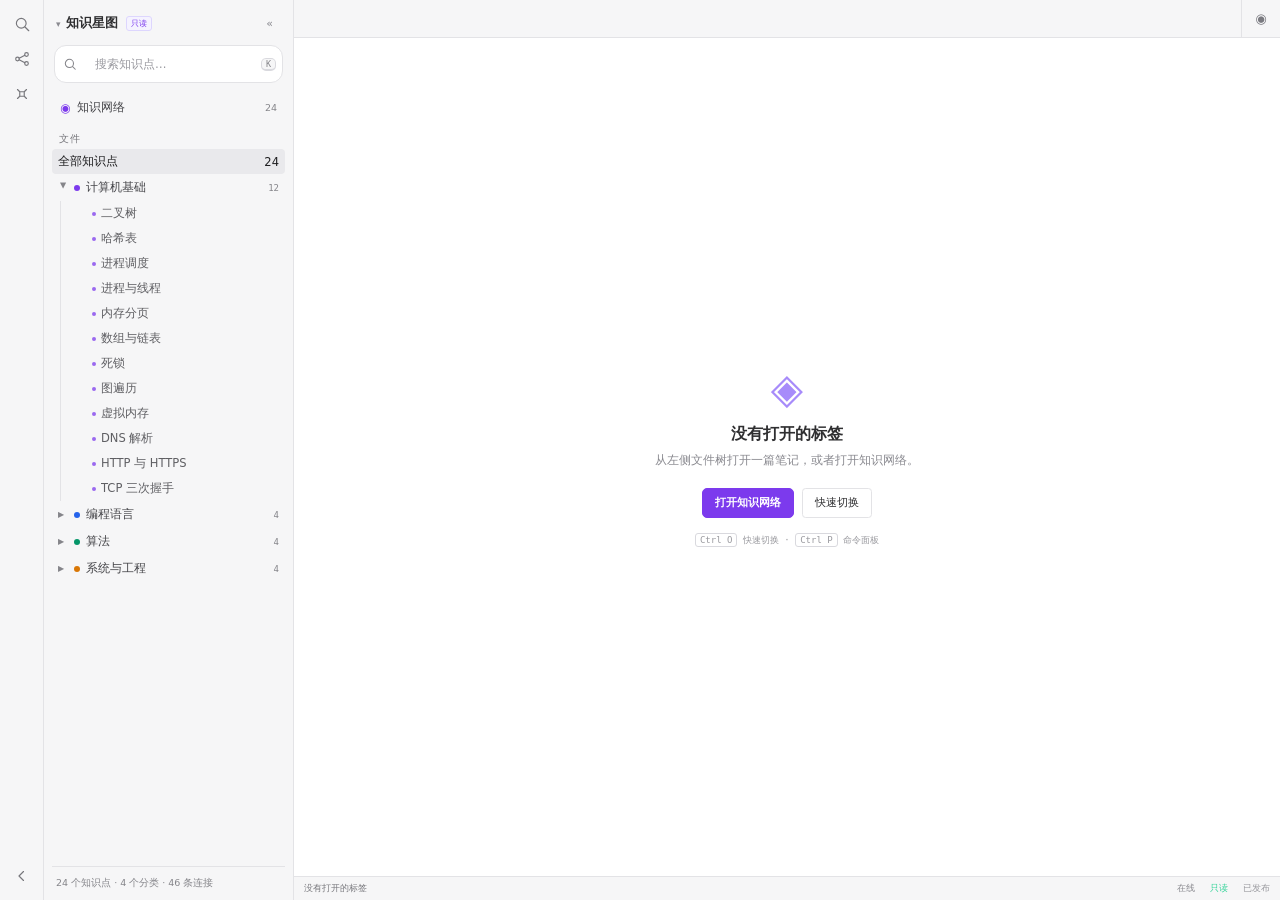
==== prototype/index.html @ edbeebe2 "feat: knowledge nebula v1.0" ====
<!DOCTYPE html>
<html lang="zh-CN" data-design="8">
<head>
  <meta charset="UTF-8" />
  <meta name="viewport" content="width=device-width, initial-scale=1.0" />
  <meta name="color-scheme" content="light" />
  <meta name="theme-color" content="#ffffff" />
  <meta name="application-name" content="知识星图" />
  <meta name="mobile-web-app-capable" content="yes" />
  <meta name="apple-mobile-web-app-capable" content="yes" />
  <meta name="apple-mobile-web-app-status-bar-style" content="default" />
  <meta name="apple-mobile-web-app-title" content="知识星图" />
  <link rel="manifest" href="manifest.webmanifest" />
  <link rel="apple-touch-icon" href="icons/apple-touch-icon.png" />
  <link rel="icon" href="data:image/svg+xml,%3Csvg xmlns='http://www.w3.org/2000/svg' viewBox='0 0 16 16'%3E%3Ccircle cx='8' cy='8' r='7' fill='%237c3aed'/%3E%3C/svg%3E" />
  <title>知识星图 · 交互原型 v1.0（本地编辑 + 只读发布）</title>
  <link rel="stylesheet" href="styles.css?v=17" />
  <link rel="stylesheet" href="designs/designs.css?v=17" />
  <link rel="stylesheet" href="obsidian.css?v=17" />
</head>
<body>
  <div id="app">
    <aside id="ribbon" aria-label="功能区">
      <button id="ribbon-new" class="ribbon-btn" title="新建笔记" aria-label="新建笔记">
        <svg viewBox="0 0 24 24" aria-hidden="true"><path d="M12 5v14M5 12h14"></path></svg>
      </button>
      <button id="ribbon-search" class="ribbon-btn" title="搜索" aria-label="搜索">
        <svg viewBox="0 0 24 24" aria-hidden="true"><circle cx="11" cy="11" r="6.5"></circle><path d="M16 16l5 5"></path></svg>
      </button>
      <button id="ribbon-graph" class="ribbon-btn" title="知识网络" aria-label="知识网络">
        <svg viewBox="0 0 24 24" aria-hidden="true"><circle cx="6" cy="12" r="2.4"></circle><circle cx="18" cy="6" r="2.4"></circle><circle cx="18" cy="18" r="2.4"></circle><path d="M8.2 11L15.8 7M8.2 13l7.6 4"></path></svg>
      </button>
      <button id="ribbon-palette" class="ribbon-btn" title="命令面板 (Ctrl+P)" aria-label="命令面板">
        <svg viewBox="0 0 24 24" aria-hidden="true"><path d="M9 9h6v6H9zM9 9L6 6M15 9l3-3M9 15l-3 3M15 15l3 3"></path></svg>
      </button>
      <div class="ribbon-spacer"></div>
      <button id="ribbon-install" class="ribbon-btn hidden" title="安装到桌面 / 主屏幕" aria-label="安装到桌面">
        <svg viewBox="0 0 24 24" aria-hidden="true"><path d="M12 3v11M8 10l4 4 4-4M5 21h14"></path></svg>
      </button>
      <button id="ribbon-backup" class="ribbon-btn" title="导出备份" aria-label="导出备份">
        <svg viewBox="0 0 24 24" aria-hidden="true"><path d="M12 3v6M8 6l4-4 4 4M12 21v-6M8 18l4 4 4-4M3 12h6M6 8l-4 4 4 4M21 12h-6M18 8l4 4-4 4"></path></svg>
      </button>
      <button id="ribbon-settings" class="ribbon-btn" title="收起分类栏" aria-label="收起分类栏">
        <svg viewBox="0 0 24 24" aria-hidden="true"><path d="M14 6l-6 6 6 6"></path></svg>
      </button>
    </aside>

    <aside id="sidebar" aria-label="文件">
      <div class="vault-head">
        <div class="vault-title">
          <span class="vault-chevron">▾</span>
          <span>知识星图</span>
        </div>
        <div class="vault-actions">
          <button id="vault-new" class="icon-btn" title="新建笔记" aria-label="新建笔记">＋</button>
          <button id="sidebar-collapse" class="icon-btn desktop-only" title="收起分类栏" aria-label="收起分类栏" aria-expanded="true">«</button>
          <button id="sidebar-close" class="icon-btn mobile-only" aria-label="关闭分类栏">✕</button>
        </div>
      </div>

      <div class="sidebar-search">
        <svg class="search-icon" viewBox="0 0 24 24" aria-hidden="true">
          <circle cx="11" cy="11" r="7"></circle>
          <line x1="16.5" y1="16.5" x2="21" y2="21"></line>
        </svg>
        <input id="search-input" type="search" placeholder="搜索知识点…" autocomplete="off" aria-label="搜索" />
        <kbd>K</kbd>
      </div>

      <button id="sidebar-graph" class="sidebar-graph" type="button" title="打开知识网络">
        <span class="sidebar-graph-icon">◉</span>
        <span class="sidebar-graph-label">知识网络</span>
        <span id="sidebar-graph-count" class="sidebar-graph-count"></span>
      </button>

      <div class="explorer-head">
        <span>文件</span>
      </div>

      <div id="tree-section" class="tree-section">
        <div id="category-tree" class="category-tree"></div>
      </div>

      <div id="search-results" class="search-results hidden">
        <div class="section-label">搜索结果</div>
        <div id="search-result-list" class="result-list"></div>
      </div>

      <div class="sidebar-foot">
        <div id="stats" class="stats"></div>
        <div class="sidebar-actions">
          <button id="btn-add" class="btn primary side-add" title="新建知识点 (N)" aria-label="新建知识点">
            <span class="plus">+</span>新建
          </button>
          <button id="btn-more" class="icon-btn side-more" title="数据与备份" aria-label="数据与备份" aria-haspopup="menu" aria-expanded="false">⋯</button>
          <div id="more-menu" class="more-menu hidden" role="menu">
            <button id="btn-export" class="more-item" role="menuitem">导出备份 JSON</button>
            <button id="btn-import" class="more-item" role="menuitem">导入备份 JSON</button>
            <div class="more-sep"></div>
            <button id="btn-export-md" class="more-item" role="menuitem">导出 Obsidian Vault（.zip）</button>
            <button id="btn-import-md" class="more-item" role="menuitem">导入 Markdown 笔记</button>
            <button id="btn-publish" class="more-item" role="menuitem">导出发布快照</button>
            <div class="more-sep"></div>
            <button id="btn-reset" class="more-item danger-text" role="menuitem">恢复示例数据</button>
          </div>
          <input id="import-file" type="file" accept=".json,application/json" hidden />
          <input id="import-md" type="file" accept=".md,.markdown,text/markdown" multiple hidden />
        </div>
      </div>
    </aside>

    <main id="workspace">
      <header id="workspace-tabs">
        <div id="editor-tabs" class="editor-tabs" role="tablist" aria-label="打开的标签"></div>
        <div class="tab-actions">
          <button id="tab-new" class="icon-btn" title="新建笔记" aria-label="新建笔记">＋</button>
          <button id="tab-graph" class="icon-btn" title="打开知识网络" aria-label="打开知识网络">◉</button>
        </div>
      </header>

      <section id="stage">
      <button id="sidebar-expand" class="icon-btn sidebar-expand" title="展开分类栏" aria-label="展开分类栏">»</button>
      <button id="sidebar-toggle" class="icon-btn sidebar-toggle mobile-only" aria-label="打开知识点分类">☰</button>

      <div id="empty-workspace" class="empty-workspace hidden">
        <div class="empty-mark">◈</div>
        <div class="empty-title">没有打开的标签</div>
        <p class="empty-desc">从左侧文件树打开一篇笔记，或者打开知识网络。</p>
        <div class="empty-actions">
          <button id="empty-new" class="btn">新建笔记</button>
          <button id="empty-graph" class="btn primary">打开知识网络</button>
          <button id="empty-switch" class="btn ghost">快速切换</button>
          <button id="empty-install" class="btn ghost hidden">安装到桌面</button>
        </div>
        <div class="empty-hint"><kbd>Ctrl O</kbd> 快速切换 · <kbd>Ctrl P</kbd> 命令面板</div>
      </div>

      <section id="graph-wrap" aria-label="3D 知识星图">
        <div id="graph"></div>
        <div id="labels-layer" aria-hidden="true"></div>
        <canvas id="graph-fallback" aria-label="知识网络 2D 兼容视图"></canvas>
        <div id="graph-fallback-tag" class="graph-fallback-tag">2D 兼容视图</div>
        <div class="vignette" aria-hidden="true"></div>

        <div class="graph-tools">
          <button id="btn-rotate" class="icon-btn active" title="暂停自动旋转" aria-label="暂停自动旋转">⟳</button>
          <button id="btn-fit" class="icon-btn" title="适配视图" aria-label="适配视图">⤢</button>
          <button id="btn-collapse-graph" class="icon-btn" title="收起图谱标签" aria-label="收起图谱标签">—</button>
        </div>

        <div id="graph-hint" class="graph-hint">
          <span class="hint-dot"></span>拖拽旋转 · 滚轮缩放 · 点击节点打开知识点
        </div>
      </section>

      <section id="data-grid" aria-label="其他数据">
        <article class="data-card card-recent">
          <div class="card-head">
            <span class="card-label">最近更新</span>
            <span class="card-sub" id="recent-count"></span>
          </div>
          <div id="recent-list" class="recent-list"></div>
        </article>

        <article class="data-card card-overview">
          <div class="card-head">
            <span class="card-label">数据概览</span>
            <span class="card-sub">实时</span>
          </div>
          <div id="overview-grid" class="overview-grid"></div>
        </article>
      </section>

      <div id="workspace-hint" aria-hidden="true">
        <div class="workspace-kicker">WORKSPACE</div>
        <div class="workspace-title">选择一个知识点</div>
        <p class="workspace-desc">点击左侧分类下的文件，或星图上的节点；内容会在这里打开并直接编辑。</p>
        <div class="workspace-meta"><kbd>N</kbd> 新建知识点 · <kbd>K</kbd> 搜索 · <kbd>Ctrl P</kbd> 命令面板 · <kbd>Ctrl O</kbd> 快速切换</div>
      </div>

      <aside id="detail-panel" aria-label="知识点页面">
        <div class="panel-head">
          <button id="panel-close" class="back-btn" title="返回星图 (Esc)">← 星图</button>
          <div class="panel-head-left">
            <span id="panel-category-chip" class="chip">—</span>
            <span id="panel-updated" class="panel-updated"></span>
          </div>
          <button id="panel-source" class="icon-btn source-btn" title="Markdown 源码 (Ctrl+Shift+M)" aria-label="Markdown 源码">M↓</button>
          <button id="panel-reading" class="icon-btn reading-btn" title="切换阅读视图 (Ctrl+E)" aria-label="切换阅读视图">▤</button>
        </div>

        <div class="note-content">
        <div class="note-body">
          <input id="kp-title" class="kp-title-input" type="text" placeholder="知识点标题" maxlength="100" aria-label="知识点标题" />

          <div class="meta-row">
            <label class="meta-field">
              <span>分类</span>
              <select id="kp-category-select" aria-label="所属分类"></select>
            </label>
            <label class="meta-field tags-field">
              <span>标签</span>
              <input id="kp-tags" type="text" placeholder="用逗号分隔，例如：进程, 并发" aria-label="标签" />
            </label>
          </div>

          <div class="toolbar" role="toolbar" aria-label="格式工具栏">
            <button type="button" data-cmd="bold" title="加粗"><b>B</b></button>
            <button type="button" data-cmd="italic" title="斜体"><i>I</i></button>
            <button type="button" data-cmd="strikeThrough" title="删除线"><s>S</s></button>
            <span class="toolbar-divider"></span>
            <button type="button" data-block="h2" title="二级标题">H2</button>
            <button type="button" data-block="h3" title="三级标题">H3</button>
            <span class="toolbar-divider"></span>
            <button type="button" data-cmd="insertUnorderedList" title="无序列表">•</button>
            <button type="button" data-cmd="insertOrderedList" title="有序列表">1.</button>
            <button type="button" data-block="blockquote" title="引用">❝</button>
            <button type="button" data-block="pre" title="代码块">&lt;/&gt;</button>
            <span class="toolbar-divider"></span>
            <button type="button" id="btn-wikilink" title="插入双向链接 [[知识点]]">[[ ]]</button>
            <button type="button" id="btn-link" title="插入普通链接">🔗</button>
            <button type="button" id="btn-image" title="插入图片">🖼</button>
            <button type="button" id="btn-table" title="插入表格">⊞</button>
            <button type="button" id="btn-formula" title="插入公式块">∑</button>
            <button type="button" id="btn-mermaid" title="插入 Mermaid 图">◇</button>
            <span class="toolbar-divider"></span>
            <button type="button" data-cmd="removeFormat" title="清除格式">⌫</button>
          </div>

          <div id="editor" class="editor" contenteditable="true" spellcheck="false" role="textbox" aria-multiline="true" aria-label="知识点正文">
            <p class="editor-placeholder">在这里直接编辑…</p>
          </div>

          <div id="markdown-source-wrap" class="markdown-source-wrap" aria-hidden="true">
            <div class="markdown-source-head">
              <span class="markdown-source-kicker">MARKDOWN</span>
              <span class="markdown-source-hint">源码 · 实时预览</span>
            </div>
            <div class="markdown-source-grid">
              <textarea id="markdown-source" class="markdown-source-input" spellcheck="false" aria-label="Markdown 源码"></textarea>
              <div id="markdown-preview" class="editor markdown-preview" aria-label="Markdown 预览"></div>
            </div>
          </div>
        </div>

        <aside id="note-inspector" class="note-inspector" aria-label="笔记信息">
          <section class="inspector-section">
            <div class="inspector-head"><span>大纲</span><span id="outline-count" class="inspector-count">0</span></div>
            <div id="note-outline" class="inspector-list"></div>
          </section>
          <section class="inspector-section">
            <div class="inspector-head"><span>反向链接</span><span id="backlink-count" class="inspector-count">0</span></div>
            <div id="note-backlinks" class="inspector-list"></div>
          </section>
          <section class="inspector-section">
            <div class="inspector-head"><span>出链</span><span id="outlink-count" class="inspector-count">0</span></div>
            <div id="note-outlinks" class="inspector-list"></div>
          </section>
        </aside>
        </div>

        <div class="panel-foot">
          <span id="save-status" class="save-status">—</span>
          <div class="panel-actions">
            <button id="btn-history" class="btn tiny" title="查看版本历史">历史 <span id="history-count" class="history-count">0</span></button>
            <button id="btn-delete" class="btn tiny danger" title="删除知识点">删除</button>
          </div>
        </div>
      </aside>
      </section>

      <footer id="workspace-status">
        <span id="status-file">知识网络</span>
        <span id="status-backlinks"></span>
        <span id="status-words"></span>
        <span class="status-spacer"></span>
        <span id="status-network">在线</span>
        <span id="status-save">已保存</span>
        <span id="status-vault">知识星图</span>
      </footer>
    </main>
  </div>

  <div id="mobile-overlay" class="mobile-overlay hidden"></div>
  <div id="toast" class="toast" role="status" aria-live="polite"></div>

  <div id="history-modal" class="modal hidden" role="dialog" aria-modal="true" aria-labelledby="history-title">
    <div class="modal-backdrop" data-close-history></div>
    <div class="modal-card history-modal-card">
      <div class="modal-head">
        <div>
          <div class="history-eyebrow">VERSIONS</div>
          <h2 id="history-title">版本历史</h2>
        </div>
        <button id="history-close" class="icon-btn" aria-label="关闭版本历史">✕</button>
      </div>
      <div id="history-list" class="history-list"></div>
      <div class="history-foot">
        <span>停止输入后自动保存，并在每次保存时记录版本；最多保留 40 个。</span>
        <span class="history-local">仅存当前浏览器</span>
      </div>
    </div>
  </div>

  <div id="command-palette" class="palette hidden" role="dialog" aria-modal="true" aria-labelledby="palette-title">
    <div class="palette-backdrop" data-close-palette></div>
    <div class="palette-card">
      <div class="palette-input-row">
        <span id="palette-title" class="palette-mode">命令</span>
        <input id="palette-input" type="text" autocomplete="off" spellcheck="false" placeholder="输入命令或搜索知识点…" aria-label="命令面板输入" />
      </div>
      <div id="palette-list" class="palette-list" role="listbox"></div>
      <div class="palette-foot">
        <span><kbd>↑</kbd><kbd>↓</kbd> 选择</span>
        <span><kbd>↵</kbd> 执行</span>
        <span><kbd>esc</kbd> 关闭</span>
        <span class="palette-hint"><kbd>Ctrl</kbd>+<kbd>P</kbd> 命令 · <kbd>Ctrl</kbd>+<kbd>O</kbd> 快速切换</span>
      </div>
    </div>
  </div>

  <script src="vendor/3d-force-graph.min.js?v=17"></script>
  <script src="vendor/jszip.min.js?v=17"></script>
  <script src="data.js?v=17"></script>
  <script src="published-vault.js?v=17"></script>
  <script src="markdown.js?v=17"></script>
  <script src="app.js?v=17"></script>
  <script>
    if ('serviceWorker' in navigator && /^https?:$/.test(location.protocol)) {
      window.addEventListener('load', function () {
        navigator.serviceWorker.register('./service-worker.js', { scope: './' }).catch(function () {
          /* file://、隐私模式或本地静态服务可能不支持 SW */
        });
      });
    }
  </script>
</body>
</html>
---- prototype/styles.css ----
/* 知识星图 · 交互原型 v0.1 */
:root {
  --bg: #05070f;
  --bg-soft: #0a0f1d;
  --panel: rgba(10, 16, 30, 0.82);
  --panel-solid: #0b1222;
  --line: rgba(148, 163, 184, 0.14);
  --line-strong: rgba(148, 163, 184, 0.26);
  --text: #e7ecf7;
  --muted: #8b98b8;
  --faint: #5b6785;
  --cyan: #22d3ee;
  --amber: #f59e0b;
  --emerald: #34d399;
  --pink: #f472b6;
  --violet: #a78bfa;
  --primary: #7dd3fc;
  --primary-strong: #38bdf8;
  --danger: #fb7185;
  --shadow: 0 24px 80px rgba(0, 0, 0, 0.55);
  --radius: 18px;
  --font: "Inter", "Noto Sans SC", "PingFang SC", "Microsoft YaHei", system-ui, -apple-system, sans-serif;
  --mono: "JetBrains Mono", "Cascadia Code", "SFMono-Regular", Consolas, monospace;
  --topbar-h: 64px;
}

* { box-sizing: border-box; }

html, body {
  margin: 0;
  height: 100%;
  overflow: hidden;
  background: var(--bg);
  color: var(--text);
  font-family: var(--font);
  font-size: 14px;
  -webkit-font-smoothing: antialiased;
}

button, input, select, textarea { font: inherit; color: inherit; }
button { cursor: pointer; }
a { color: var(--primary); }

::-webkit-scrollbar { width: 8px; height: 8px; }
::-webkit-scrollbar-track { background: transparent; }
::-webkit-scrollbar-thumb { background: rgba(148, 163, 184, 0.22); border-radius: 999px; }
::-webkit-scrollbar-thumb:hover { background: rgba(148, 163, 184, 0.35); }

.hidden { display: none !important; }

#app {
  position: fixed;
  inset: 0;
  overflow: hidden;
}

/* ---------- top bar ---------- */
#topbar {
  position: absolute;
  inset: 0 0 auto 0;
  height: var(--topbar-h);
  display: flex;
  align-items: center;
  gap: 18px;
  padding: 0 18px;
  z-index: 40;
  background: linear-gradient(180deg, rgba(5, 8, 16, 0.94), rgba(5, 8, 16, 0.62));
  border-bottom: 1px solid var(--line);
  backdrop-filter: blur(18px);
}

.brand {
  display: flex;
  align-items: center;
  gap: 10px;
  min-width: 180px;
  user-select: none;
}

.brand-orb {
  width: 26px;
  height: 26px;
  border-radius: 50%;
  background:
    radial-gradient(circle at 32% 28%, #e0f2fe 0 8%, transparent 34%),
    radial-gradient(circle at 65% 70%, #22d3ee 0 18%, transparent 55%),
    radial-gradient(circle at 35% 65%, #a78bfa 0 20%, transparent 62%),
    #0b1222;
  box-shadow: 0 0 18px rgba(56, 189, 248, 0.55), inset 0 0 12px rgba(34, 211, 238, 0.4);
  animation: orb-pulse 4s ease-in-out infinite;
}

@keyframes orb-pulse {
  0%, 100% { box-shadow: 0 0 14px rgba(56, 189, 248, 0.42), inset 0 0 10px rgba(34, 211, 238, 0.32); }
  50% { box-shadow: 0 0 24px rgba(56, 189, 248, 0.72), inset 0 0 14px rgba(34, 211, 238, 0.5); }
}

.brand-name { font-size: 16px; font-weight: 700; letter-spacing: 0.02em; }
.brand-badge {
  font-size: 10px;
  color: var(--faint);
  border: 1px solid var(--line);
  border-radius: 999px;
  padding: 2px 7px;
  letter-spacing: 0.04em;
}

.search-wrap {
  position: relative;
  flex: 1;
  min-width: 0;
  max-width: 560px;
  margin: 0 auto;
  display: flex;
  align-items: center;
}
.search-icon {
  position: absolute;
  left: 13px;
  width: 17px;
  height: 17px;
  fill: none;
  stroke: var(--muted);
  stroke-width: 1.8;
  stroke-linecap: round;
  pointer-events: none;
}
#search-input {
  width: 100%;
  height: 38px;
  padding: 0 52px 0 40px;
  border-radius: 12px;
  border: 1px solid var(--line);
  background: rgba(10, 16, 30, 0.72);
  outline: none;
  transition: border-color 0.2s, box-shadow 0.2s, background 0.2s;
}
#search-input::placeholder { color: var(--faint); }
#search-input:focus {
  border-color: rgba(56, 189, 248, 0.55);
  background: rgba(10, 16, 30, 0.92);
  box-shadow: 0 0 0 4px rgba(56, 189, 248, 0.1);
}
.search-wrap kbd {
  position: absolute;
  right: 12px;
  font-family: var(--mono);
  font-size: 10px;
  color: var(--faint);
  border: 1px solid var(--line);
  border-bottom-width: 2px;
  border-radius: 6px;
  padding: 2px 6px;
  pointer-events: none;
}

.topbar-actions { display: flex; align-items: center; gap: 8px; }

.btn {
  display: inline-flex;
  align-items: center;
  justify-content: center;
  gap: 7px;
  height: 36px;
  padding: 0 14px;
  border-radius: 10px;
  border: 1px solid transparent;
  background: transparent;
  color: var(--text);
  font-size: 13px;
  font-weight: 550;
  transition: transform 0.15s, background 0.2s, border-color 0.2s, box-shadow 0.2s;
  white-space: nowrap;
}
.btn:hover { transform: translateY(-1px); }
.btn:active { transform: translateY(0); }
.btn.primary {
  background: linear-gradient(135deg, #38bdf8, #818cf8);
  color: #05070f;
  font-weight: 700;
  box-shadow: 0 6px 24px rgba(56, 189, 248, 0.3);
}
.btn.primary:hover { box-shadow: 0 8px 30px rgba(56, 189, 248, 0.45); }
.btn.ghost {
  border-color: var(--line);
  background: rgba(12, 20, 38, 0.6);
  color: var(--text);
}
.btn.ghost:hover { border-color: var(--line-strong); background: rgba(18, 28, 50, 0.8); }
.btn.tiny { height: 28px; padding: 0 9px; font-size: 12px; border-color: var(--line); background: rgba(12, 20, 38, 0.6); }
.btn.tiny:hover { border-color: var(--line-strong); }
.btn.tiny.danger { color: var(--danger); }
.btn.danger:hover { border-color: rgba(251, 113, 133, 0.5); background: rgba(251, 113, 133, 0.08); }
.btn .plus { font-size: 17px; line-height: 1; }
.btn-dot { width: 7px; height: 7px; border-radius: 50%; }
.review-dot { background: var(--pink); box-shadow: 0 0 10px var(--pink); }

.icon-btn {
  width: 34px;
  height: 34px;
  display: inline-flex;
  align-items: center;
  justify-content: center;
  border-radius: 9px;
  border: 1px solid transparent;
  background: transparent;
  color: var(--muted);
  font-size: 15px;
  transition: background 0.2s, color 0.2s, border-color 0.2s;
}
.icon-btn:hover { color: var(--text); background: rgba(148, 163, 184, 0.1); border-color: var(--line); }

/* ---------- stage / graph ---------- */
#stage {
  position: absolute;
  inset: var(--topbar-h) 0 0 0;
  overflow: hidden;
}

#graph-wrap {
  position: absolute;
  inset: 0;
  z-index: 1;
  background:
    radial-gradient(ellipse at 50% 42%, rgba(22, 48, 92, 0.28), transparent 62%),
    radial-gradient(ellipse at 82% 84%, rgba(88, 28, 74, 0.16), transparent 55%),
    var(--bg);
}
#graph { position: absolute; inset: 0; }
#graph canvas { display: block; }
.graph-error {
  position: absolute;
  inset: 0;
  display: flex;
  align-items: center;
  justify-content: center;
  color: var(--danger);
  font-size: 13px;
  padding: 24px;
  text-align: center;
}

#labels-layer {
  position: absolute;
  inset: 0;
  overflow: hidden;
  pointer-events: none;
  z-index: 3;
}
.node-label {
  position: absolute;
  left: 0;
  top: 0;
  max-width: 150px;
  overflow: hidden;
  text-overflow: ellipsis;
  white-space: nowrap;
  padding: 2px 7px;
  border-radius: 6px;
  font-size: 11px;
  font-weight: 550;
  line-height: 1.35;
  color: rgba(226, 236, 255, 0.82);
  background: rgba(5, 9, 18, 0.55);
  border: 1px solid rgba(148, 163, 184, 0.12);
  backdrop-filter: blur(4px);
  transform: translate(-50%, -50%);
  transition: opacity 0.25s, color 0.2s, border-color 0.2s, background 0.2s;
  opacity: 0;
  will-change: transform, opacity;
}
.node-label.visible { opacity: 0.82; }
.node-label.is-hover { opacity: 1; color: #fff; border-color: rgba(148, 163, 184, 0.4); }
.node-label.is-selected {
  opacity: 1;
  color: #05070f;
  background: linear-gradient(135deg, #e0f2fe, #bae6fd);
  border-color: transparent;
  font-weight: 700;
  box-shadow: 0 4px 18px rgba(56, 189, 248, 0.35);
}
.node-label.is-match { opacity: 1; color: #fefce8; border-color: rgba(250, 204, 21, 0.5); }
.node-label.is-dim { opacity: 0.18; }

.vignette {
  position: absolute;
  inset: 0;
  z-index: 2;
  pointer-events: none;
  background:
    radial-gradient(ellipse at center, transparent 46%, rgba(5, 7, 15, 0.55) 100%),
    linear-gradient(180deg, rgba(5, 7, 15, 0.25), transparent 16%, transparent 82%, rgba(5, 7, 15, 0.6));
}

.graph-hint {
  position: absolute;
  left: 50%;
  bottom: 22px;
  transform: translateX(-50%);
  z-index: 12;
  display: flex;
  align-items: center;
  gap: 8px;
  padding: 8px 14px;
  border-radius: 999px;
  border: 1px solid var(--line);
  background: rgba(8, 13, 26, 0.72);
  color: var(--muted);
  font-size: 12px;
  backdrop-filter: blur(12px);
  transition: opacity 0.6s;
  pointer-events: none;
}
.graph-hint.faded { opacity: 0; }
.hint-dot { width: 6px; height: 6px; border-radius: 50%; background: var(--cyan); box-shadow: 0 0 10px var(--cyan); }

.fab-stack {
  position: absolute;
  right: 18px;
  bottom: 78px;
  z-index: 16;
  display: none;
  flex-direction: column;
  gap: 10px;
  align-items: flex-end;
}
.fab {
  width: 52px;
  height: 52px;
  border-radius: 50%;
  border: 1px solid rgba(226, 236, 255, 0.28);
  background: linear-gradient(135deg, #38bdf8, #818cf8);
  color: #05070f;
  font-size: 26px;
  font-weight: 600;
  line-height: 1;
  display: flex;
  align-items: center;
  justify-content: center;
  box-shadow: 0 10px 30px rgba(56, 189, 248, 0.35);
}
.fab-secondary {
  width: 44px;
  height: 44px;
  font-size: 19px;
  background: rgba(10, 18, 34, 0.9);
  color: #f9a8d4;
  border-color: rgba(249, 168, 212, 0.4);
  box-shadow: 0 8px 24px rgba(244, 114, 182, 0.18);
}

.legend {
  position: absolute;
  left: 322px;
  bottom: 22px;
  z-index: 12;
  display: flex;
  flex-direction: column;
  gap: 7px;
  padding: 11px 13px;
  border-radius: 12px;
  border: 1px solid var(--line);
  background: rgba(8, 13, 26, 0.68);
  backdrop-filter: blur(12px);
  font-size: 11px;
  color: var(--muted);
}
.legend-title { font-size: 10px; letter-spacing: 0.14em; color: var(--faint); text-transform: uppercase; }
.legend-item { display: flex; align-items: center; gap: 8px; border: 0; background: transparent; color: var(--muted); padding: 2px 0; font-size: 11px; text-align: left; }
.legend-item:hover { color: var(--text); }
.legend-item.is-active { color: var(--text); }
.legend-swatch { width: 9px; height: 9px; border-radius: 50%; box-shadow: 0 0 8px currentColor; }
.legend-line { width: 16px; height: 1px; background: linear-gradient(90deg, transparent, var(--pink)); position: relative; }
.legend-line::after { content: ""; position: absolute; right: 0; top: -2px; width: 4px; height: 4px; border-radius: 50%; background: var(--pink); }
.legend-divider { height: 1px; background: var(--line); margin: 2px 0; }

/* ---------- sidebar ---------- */
#sidebar {
  position: absolute;
  left: 0;
  top: 0;
  bottom: 0;
  width: 300px;
  z-index: 20;
  display: flex;
  flex-direction: column;
  padding: 18px 14px 14px;
  background: linear-gradient(180deg, rgba(8, 13, 26, 0.88), rgba(6, 10, 20, 0.78));
  border-right: 1px solid var(--line);
  backdrop-filter: blur(20px);
  transition: transform 0.3s ease;
}
.sidebar-head { display: flex; align-items: flex-start; justify-content: space-between; padding: 2px 6px 14px; }
.eyebrow { font-size: 10px; letter-spacing: 0.18em; text-transform: uppercase; color: var(--faint); margin-bottom: 5px; }
.sidebar-title { font-size: 17px; font-weight: 700; letter-spacing: 0.01em; }
.section-label { font-size: 10px; letter-spacing: 0.14em; text-transform: uppercase; color: var(--faint); padding: 0 8px; margin: 10px 0 8px; }
.recent-label { margin-top: 18px; }

.category-tree { overflow-y: auto; padding-right: 2px; min-height: 0; }
.tree-all,
.tree-top {
  width: 100%;
  display: flex;
  align-items: center;
  gap: 8px;
  padding: 7px 8px;
  border: 0;
  border-radius: 8px;
  background: transparent;
  color: var(--text);
  text-align: left;
  font-size: 13px;
  transition: background 0.15s;
}
.tree-all { color: var(--muted); font-size: 12px; justify-content: space-between; }
.tree-all:hover, .tree-top:hover, .tree-topic:hover, .tree-kp:hover { background: rgba(148, 163, 184, 0.08); }
.tree-all.is-active, .tree-top.is-active, .tree-topic.is-active { background: rgba(56, 189, 248, 0.1); color: #e0f2fe; }
.tree-top { font-weight: 650; }
.tree-top .dot { width: 7px; height: 7px; border-radius: 50%; flex: 0 0 auto; }
.tree-top .count, .tree-topic .count { margin-left: auto; font-family: var(--mono); font-size: 10px; color: var(--faint); }
.chevron { width: 12px; font-size: 9px; color: var(--faint); transition: transform 0.2s; flex: 0 0 auto; }
.tree-top.is-expanded .chevron, .tree-topic.is-expanded .chevron { transform: rotate(90deg); }
.tree-children { padding-left: 10px; }
.tree-topic {
  width: 100%;
  display: flex;
  align-items: center;
  gap: 7px;
  padding: 6px 8px 6px 10px;
  border: 0;
  border-left: 1px solid var(--line);
  margin-left: 5px;
  background: transparent;
  color: var(--muted);
  text-align: left;
  font-size: 12px;
  border-radius: 0 7px 7px 0;
}
.tree-topic.is-expanded { color: var(--text); }
.tree-kp {
  width: 100%;
  display: flex;
  align-items: center;
  gap: 5px;
  padding: 5px 8px 5px 20px;
  border: 0;
  background: transparent;
  color: var(--muted);
  text-align: left;
  font-size: 12px;
  border-radius: 6px;
  overflow: hidden;
}
.tree-kp span { overflow: hidden; text-overflow: ellipsis; white-space: nowrap; }
.tree-kp.is-current { background: rgba(125, 211, 252, 0.12); color: #e0f2fe; }
.tree-kp .mastery-dot { width: 5px; height: 5px; border-radius: 50%; flex: 0 0 auto; opacity: 0.85; }

.recent-list { display: flex; flex-direction: column; gap: 3px; padding: 0 2px; }
.recent-item {
  display: flex;
  flex-direction: column;
  gap: 2px;
  padding: 7px 8px;
  border: 0;
  border-radius: 8px;
  background: transparent;
  text-align: left;
  color: var(--text);
}
.recent-item:hover { background: rgba(148, 163, 184, 0.08); }
.recent-title { font-size: 12px; font-weight: 550; }
.recent-meta { display: flex; align-items: center; gap: 6px; color: var(--faint); font-size: 10px; }
.recent-dot { width: 5px; height: 5px; border-radius: 50%; }

.search-results { padding: 0 2px; overflow-y: auto; }
.result-list { display: flex; flex-direction: column; gap: 4px; }
.result-item {
  display: flex;
  flex-direction: column;
  gap: 3px;
  padding: 8px;
  border-radius: 8px;
  border: 1px solid transparent;
  background: transparent;
  text-align: left;
  color: var(--text);
}
.result-item:hover { background: rgba(148, 163, 184, 0.08); border-color: var(--line); }
.result-title { font-size: 12.5px; font-weight: 600; }
.result-snippet { font-size: 11px; color: var(--muted); line-height: 1.5; display: -webkit-box; -webkit-line-clamp: 2; -webkit-box-orient: vertical; overflow: hidden; }
.result-empty { padding: 14px 8px; color: var(--faint); font-size: 12px; line-height: 1.6; }

.sidebar-foot { margin-top: auto; padding: 12px 6px 2px; border-top: 1px solid var(--line); }
.stats { font-size: 11px; color: var(--faint); line-height: 1.6; }
.link-btn { border: 0; background: transparent; color: var(--faint); font-size: 11px; padding: 6px 0 0; text-decoration: underline; text-underline-offset: 3px; }
.link-btn:hover { color: var(--muted); }

/* ---------- detail panel ---------- */
#detail-panel {
  position: absolute;
  right: 0;
  top: 0;
  bottom: 0;
  width: 460px;
  z-index: 30;
  display: flex;
  flex-direction: column;
  padding: 16px 18px 12px;
  background: linear-gradient(180deg, rgba(11, 18, 34, 0.97), rgba(8, 13, 26, 0.97));
  border-left: 1px solid var(--line-strong);
  box-shadow: -30px 0 80px rgba(0, 0, 0, 0.45);
  transform: translateX(calc(100% + 40px));
  opacity: 0;
  transition: transform 0.32s cubic-bezier(0.2, 0.8, 0.2, 1), opacity 0.25s;
  backdrop-filter: blur(24px);
}
#detail-panel.open { transform: translateX(0); opacity: 1; }

.panel-head { display: flex; align-items: center; justify-content: space-between; gap: 10px; }
.panel-head-left { display: flex; align-items: center; gap: 10px; min-width: 0; }
.chip {
  display: inline-flex;
  align-items: center;
  gap: 5px;
  height: 22px;
  padding: 0 9px;
  border-radius: 999px;
  font-size: 10.5px;
  font-weight: 600;
  letter-spacing: 0.02em;
  color: #c7f9ff;
  background: rgba(34, 211, 238, 0.1);
  border: 1px solid rgba(34, 211, 238, 0.28);
  white-space: nowrap;
}
.panel-updated { font-size: 10.5px; color: var(--faint); font-family: var(--mono); white-space: nowrap; overflow: hidden; text-overflow: ellipsis; }

.kp-title-input {
  width: 100%;
  margin: 14px 0 10px;
  padding: 2px 0;
  border: 0;
  border-bottom: 1px solid transparent;
  background: transparent;
  outline: none;
  font-size: 25px;
  font-weight: 750;
  letter-spacing: -0.01em;
  line-height: 1.25;
  color: var(--text);
}
.kp-title-input:focus { border-bottom-color: rgba(56, 189, 248, 0.35); }
.kp-title-input::placeholder { color: var(--faint); }

.meta-row { display: flex; gap: 10px; margin-bottom: 8px; }
.meta-field { display: flex; flex-direction: column; gap: 4px; min-width: 0; }
.meta-row .meta-field { flex: 1; }
.meta-field > span { font-size: 10px; letter-spacing: 0.08em; color: var(--faint); text-transform: uppercase; }
.meta-field select,
.meta-field input {
  width: 100%;
  height: 32px;
  padding: 0 9px;
  border-radius: 8px;
  border: 1px solid var(--line);
  background: rgba(8, 13, 26, 0.8);
  color: var(--text);
  outline: none;
  font-size: 12px;
}
.meta-field select:focus, .meta-field input:focus { border-color: rgba(56, 189, 248, 0.45); }
.tags-field { flex: 0 0 auto; width: 100%; margin-bottom: 10px; }

.toolbar {
  display: flex;
  align-items: center;
  flex-wrap: wrap;
  gap: 2px;
  padding: 5px;
  border-radius: 10px;
  border: 1px solid var(--line);
  background: rgba(8, 13, 26, 0.6);
  margin-bottom: 10px;
}
.toolbar button {
  min-width: 28px;
  height: 27px;
  padding: 0 6px;
  border: 0;
  border-radius: 6px;
  background: transparent;
  color: var(--muted);
  font-size: 11.5px;
  transition: background 0.15s, color 0.15s;
}
.toolbar button:hover { background: rgba(148, 163, 184, 0.14); color: var(--text); }
.toolbar-divider { width: 1px; height: 15px; background: var(--line); margin: 0 3px; }

.editor {
  flex: 1;
  min-height: 0;
  overflow-y: auto;
  padding: 4px 4px 30px;
  outline: none;
  font-size: 14px;
  line-height: 1.82;
  color: #dbe3f3;
}
.editor-placeholder { color: var(--faint); }
.editor h2 { font-size: 19px; margin: 20px 0 8px; color: #f1f5ff; }
.editor h3 { font-size: 15px; margin: 16px 0 6px; color: #e7ecf7; letter-spacing: 0.01em; }
.editor p { margin: 0 0 10px; }
.editor ul, .editor ol { margin: 6px 0 12px; padding-left: 22px; }
.editor li { margin: 3px 0; }
.editor blockquote {
  margin: 12px 0;
  padding: 9px 13px;
  border-left: 2px solid rgba(56, 189, 248, 0.55);
  border-radius: 0 8px 8px 0;
  background: rgba(56, 189, 248, 0.07);
  color: #b9c6dd;
}
.editor pre {
  margin: 12px 0;
  padding: 12px 14px;
  border-radius: 10px;
  border: 1px solid var(--line);
  background: #060a14;
  overflow-x: auto;
}
.editor pre code, .editor code {
  font-family: var(--mono);
  font-size: 12px;
  line-height: 1.65;
  color: #a5f3fc;
}
.editor code { padding: 1px 5px; border-radius: 5px; background: rgba(34, 211, 238, 0.09); }
.editor pre code { padding: 0; background: transparent; }
.editor a { color: #67e8f9; text-decoration: underline; text-underline-offset: 3px; }
.editor img { max-width: 100%; border-radius: 10px; border: 1px solid var(--line); margin: 8px 0; }
.editor table { width: 100%; border-collapse: collapse; margin: 12px 0; font-size: 12.5px; }
.editor th, .editor td { border: 1px solid var(--line-strong); padding: 7px 9px; text-align: left; }
.editor th { background: rgba(148, 163, 184, 0.08); }
.editor hr { border: 0; border-top: 1px solid var(--line); margin: 18px 0; }
.editor .math {
  display: block;
  padding: 10px 14px;
  margin: 10px 0;
  border-radius: 8px;
  border: 1px dashed rgba(167, 139, 250, 0.4);
  background: rgba(167, 139, 250, 0.06);
  font-family: var(--mono);
  color: #ddd6fe;
}
.editor .mermaid-block {
  padding: 12px 14px;
  border-radius: 10px;
  border: 1px solid rgba(34, 211, 238, 0.22);
  background: rgba(34, 211, 238, 0.05);
  color: #a5f3fc;
  font-family: var(--mono);
  font-size: 12px;
  white-space: pre-wrap;
}

.panel-foot {
  display: flex;
  align-items: center;
  justify-content: space-between;
  gap: 10px;
  padding-top: 10px;
  border-top: 1px solid var(--line);
}
.save-status { font-size: 11px; color: var(--faint); font-family: var(--mono); transition: color 0.2s; }
.save-status.saving { color: #fbbf24; }
.save-status.saved { color: #34d399; }
.save-status.error { color: var(--danger); }
.panel-actions { display: flex; gap: 6px; }
.p1 { font-size: 9px; color: var(--faint); border: 1px solid var(--line); border-radius: 4px; padding: 1px 3px; margin-left: 2px; }

/* ---------- modals ---------- */
.modal {
  position: fixed;
  inset: 0;
  z-index: 100;
  display: flex;
  align-items: center;
  justify-content: center;
  padding: 20px;
}
.modal-backdrop {
  position: absolute;
  inset: 0;
  background: rgba(2, 4, 10, 0.7);
  backdrop-filter: blur(10px);
}
.modal-card {
  position: relative;
  width: min(480px, 100%);
  border-radius: var(--radius);
  border: 1px solid var(--line-strong);
  background: linear-gradient(180deg, rgba(14, 22, 42, 0.98), rgba(8, 13, 26, 0.98));
  box-shadow: var(--shadow);
  padding: 20px;
  animation: card-in 0.25s ease;
}
@keyframes card-in { from { opacity: 0; transform: translateY(10px) scale(0.985); } to { opacity: 1; transform: none; } }
.modal-head { display: flex; align-items: flex-start; justify-content: space-between; gap: 12px; margin-bottom: 16px; }
.modal-head h2 { margin: 0; font-size: 19px; letter-spacing: -0.01em; }
.field { display: flex; flex-direction: column; gap: 6px; margin-bottom: 12px; }
.field > span { font-size: 11px; color: var(--muted); letter-spacing: 0.04em; }
.field em { color: var(--cyan); font-style: normal; font-size: 10px; }
.field input, .field select {
  width: 100%;
  height: 38px;
  padding: 0 11px;
  border-radius: 9px;
  border: 1px solid var(--line);
  background: rgba(6, 10, 20, 0.85);
  outline: none;
}
.field input:focus, .field select:focus { border-color: rgba(56, 189, 248, 0.5); box-shadow: 0 0 0 3px rgba(56, 189, 248, 0.08); }
.field-row { display: flex; gap: 12px; }
.field-row .field { flex: 1; }
.modal-tip { margin: 4px 0 16px; color: var(--faint); font-size: 11.5px; line-height: 1.6; }
.modal-actions { display: flex; justify-content: flex-end; gap: 8px; }

/* review */
.review-card { width: min(560px, 100%); }
.review-meta { display: flex; align-items: center; justify-content: space-between; gap: 10px; margin-bottom: 10px; }
.review-progress { font-size: 10px; color: var(--faint); font-family: var(--mono); }
.review-kp-title { margin: 6px 0 8px; font-size: 23px; letter-spacing: -0.01em; }
.review-summary { margin: 0 0 14px; color: var(--muted); font-size: 13px; line-height: 1.7; }
.review-content {
  max-height: 40vh;
  overflow-y: auto;
  padding: 14px 16px;
  border: 1px solid var(--line);
  border-radius: 12px;
  background: rgba(6, 10, 20, 0.6);
  font-size: 13px;
  line-height: 1.8;
  color: #dbe3f3;
  margin-bottom: 14px;
}
.review-content h3 { font-size: 14px; margin: 12px 0 6px; }
.review-content p { margin: 0 0 8px; }
.review-content ul, .review-content ol { padding-left: 20px; }
.review-content pre { padding: 10px 12px; border-radius: 8px; background: #060a14; overflow-x: auto; }
.review-content code { font-family: var(--mono); font-size: 11.5px; color: #a5f3fc; }
.review-content blockquote { border-left: 2px solid rgba(56, 189, 248, 0.5); margin: 10px 0; padding: 6px 12px; background: rgba(56, 189, 248, 0.06); color: #b9c6dd; }
.review-actions { display: flex; flex-direction: column; gap: 12px; align-items: stretch; }
.review-actions > .btn { align-self: flex-start; }
.review-mastery { display: flex; flex-direction: column; gap: 8px; }
.review-mastery-label { font-size: 11px; color: var(--muted); }
.mastery-buttons { display: grid; grid-template-columns: repeat(4, 1fr); gap: 6px; }
.mastery-btn {
  height: 34px;
  border-radius: 8px;
  border: 1px solid var(--line);
  background: rgba(10, 16, 30, 0.75);
  color: var(--muted);
  font-size: 11.5px;
  transition: border-color 0.2s, color 0.2s, background 0.2s;
}
.mastery-btn:hover { color: var(--text); border-color: var(--line-strong); }
.mastery-btn[data-mastery="陌生"]:hover { border-color: rgba(251, 113, 133, 0.5); color: #fda4af; }
.mastery-btn[data-mastery="模糊"]:hover { border-color: rgba(251, 191, 36, 0.5); color: #fcd34d; }
.mastery-btn[data-mastery="熟悉"]:hover { border-color: rgba(56, 189, 248, 0.5); color: #7dd3fc; }
.mastery-btn[data-mastery="已掌握"]:hover { border-color: rgba(52, 211, 153, 0.5); color: #6ee7b7; }

/* toast */
.toast {
  position: fixed;
  left: 50%;
  bottom: 28px;
  transform: translate(-50%, 16px);
  z-index: 200;
  padding: 10px 16px;
  border-radius: 10px;
  border: 1px solid var(--line-strong);
  background: rgba(10, 18, 34, 0.94);
  color: var(--text);
  font-size: 12.5px;
  box-shadow: var(--shadow);
  opacity: 0;
  pointer-events: none;
  transition: opacity 0.25s, transform 0.25s;
  max-width: min(480px, calc(100vw - 40px));
  text-align: center;
}
.toast.show { opacity: 1; transform: translate(-50%, 0); }

.mobile-only { display: none; }
.mobile-overlay {
  position: absolute;
  inset: 0;
  z-index: 18;
  background: rgba(2, 4, 10, 0.6);
  backdrop-filter: blur(4px);
}

/* ---------- responsive ---------- */
@media (max-width: 1100px) {
  .legend { display: none; }
  #detail-panel { width: 420px; }
}

@media (max-width: 900px) {
  :root { --topbar-h: 58px; }
  #topbar { gap: 10px; padding: 0 10px; }
  .brand { min-width: 0; }
  .brand-badge { display: none; }
  .brand-name { font-size: 14px; }
  .brand-orb { width: 22px; height: 22px; }
  .search-wrap { max-width: none; }
  #search-input { height: 34px; font-size: 12.5px; padding-right: 34px; }
  .search-wrap kbd { display: none; }
  .topbar-actions .btn.ghost { display: none; }
  .topbar-actions .btn.primary { display: none; }
  .fab-stack { display: flex; }
  .btn .plus { font-size: 15px; }
  .mobile-only { display: inline-flex; }
  #sidebar {
    transform: translateX(-102%);
    width: min(86vw, 320px);
    box-shadow: 30px 0 80px rgba(0, 0, 0, 0.5);
  }
  #sidebar.open { transform: translateX(0); }
  #detail-panel { width: 100%; border-left: 0; }
  #detail-panel .panel-head { padding-right: 2px; }
  .graph-hint { bottom: 14px; font-size: 11px; padding: 7px 11px; max-width: calc(100vw - 24px); text-align: center; }
  .toast { bottom: 18px; }
  .kp-title-input { font-size: 21px; }
  .editor { padding-bottom: 24px; }
}

@media (max-width: 560px) {
  .brand-name { display: none; }
  .topbar-actions .btn.primary {
    width: 36px;
    padding: 0;
    font-size: 0;
    gap: 0;
  }
  .topbar-actions .btn.primary .plus { font-size: 19px; }
  #btn-reset { display: none; }
  #sidebar-toggle { display: inline-flex; }
  .mastery-buttons { grid-template-columns: repeat(2, 1fr); }
  .modal-card { padding: 16px; }
  .review-kp-title { font-size: 20px; }
}

@media (prefers-reduced-motion: reduce) {
  *, *::before, *::after { animation-duration: 0.001ms !important; animation-iteration-count: 1 !important; transition-duration: 0.001ms !important; }
}

/* ==========================================================================
   v0.2 布局：左侧知识点分类整列 + 右侧上方 3D 图 + 下方 2×2 数据卡片
   ========================================================================== */
#app {
  position: fixed;
  inset: 0;
  display: grid;
  grid-template-columns: 292px minmax(0, 1fr);
  gap: 12px;
  padding: 12px;
  overflow: hidden;
  background: var(--bg);
}

#sidebar {
  position: relative;
  inset: auto;
  left: auto;
  top: auto;
  bottom: auto;
  width: auto;
  height: auto;
  min-height: 0;
  display: flex;
  flex-direction: column;
  padding: 12px 10px 10px;
  border: 1px solid var(--line);
  border-right: 1px solid var(--line);
  border-radius: 18px;
  background: linear-gradient(180deg, rgba(8, 13, 26, 0.92), rgba(6, 10, 20, 0.84));
  box-shadow: none;
  transform: none;
  opacity: 1;
  backdrop-filter: blur(20px);
}
#sidebar.open { transform: none; }

.sidebar-search {
  position: relative;
  display: flex;
  align-items: center;
  flex: 0 0 auto;
  margin: 0 2px 12px;
}
.sidebar-search .search-icon {
  left: 11px;
  width: 16px;
  height: 16px;
}
.sidebar-search input {
  width: 100%;
  height: 36px;
  padding: 0 40px 0 36px;
  border-radius: 10px;
  border: 1px solid var(--line);
  background: rgba(8, 13, 26, 0.8);
  outline: none;
  font-size: 12.5px;
  color: var(--text);
  transition: border-color 0.2s, box-shadow 0.2s;
}
.sidebar-search input::placeholder { color: var(--faint); }
.sidebar-search input:focus {
  border-color: rgba(56, 189, 248, 0.5);
  box-shadow: 0 0 0 3px rgba(56, 189, 248, 0.08);
}
.sidebar-search kbd {
  position: absolute;
  right: 10px;
  font-family: var(--mono);
  font-size: 9.5px;
  color: var(--faint);
  border: 1px solid var(--line);
  border-bottom-width: 2px;
  border-radius: 5px;
  padding: 1px 5px;
  pointer-events: none;
}

.sidebar-section-head {
  display: flex;
  align-items: center;
  justify-content: space-between;
  flex: 0 0 auto;
  padding: 0 6px 2px;
}
.sidebar-section-head .section-label {
  margin: 0;
  padding: 0;
  font-size: 10px;
  letter-spacing: 0.14em;
}
.sidebar-section-head .icon-btn { width: 28px; height: 28px; font-size: 12px; }

.tree-section {
  flex: 1;
  min-height: 0;
  display: flex;
  flex-direction: column;
  padding-top: 6px;
}
.category-tree {
  flex: 1;
  min-height: 0;
  overflow-y: auto;
  padding: 0 2px 8px;
}
.search-results {
  flex: 1;
  min-height: 0;
  overflow-y: auto;
  padding: 6px 2px 8px;
}
.search-results .section-label { margin-top: 2px; }

.sidebar-foot {
  flex: 0 0 auto;
  margin-top: auto;
  padding: 10px 4px 2px;
  border-top: 1px solid var(--line);
}
.sidebar-actions {
  display: flex;
  align-items: center;
  gap: 6px;
  margin-top: 9px;
}
.sidebar-actions .side-add {
  flex: 1;
  height: 34px;
  padding: 0 10px;
  font-size: 12.5px;
}
.sidebar-actions .side-review { height: 34px; padding: 0 11px; font-size: 12px; }
.sidebar-actions .side-reset { width: 34px; height: 34px; flex: 0 0 auto; }

#stage {
  position: relative;
  inset: auto;
  display: grid;
  grid-template-rows: minmax(0, 1.55fr) minmax(220px, 0.95fr);
  gap: 12px;
  min-width: 0;
  min-height: 0;
  padding: 0;
  overflow: hidden;
}

#graph-wrap {
  position: relative;
  inset: auto;
  min-height: 0;
  border: 1px solid var(--line);
  border-radius: 18px;
  overflow: hidden;
  background:
    radial-gradient(ellipse at 50% 42%, rgba(22, 48, 92, 0.28), transparent 62%),
    radial-gradient(ellipse at 82% 84%, rgba(88, 28, 74, 0.16), transparent 55%),
    var(--bg);
}

#detail-panel {
  position: fixed;
  top: 12px;
  right: 12px;
  bottom: 12px;
  width: min(460px, calc(100vw - 24px));
  border: 1px solid var(--line-strong);
  border-radius: 18px;
  z-index: 35;
}

.graph-tools {
  position: absolute;
  top: 12px;
  right: 12px;
  z-index: 20;
  display: flex;
  align-items: center;
  gap: 6px;
}
.graph-tools .icon-btn {
  width: 32px;
  height: 32px;
  border: 1px solid var(--line);
  background: rgba(8, 13, 26, 0.64);
  backdrop-filter: blur(10px);
}

#legend {
  left: 16px;
  bottom: 16px;
}
.graph-hint {
  bottom: 16px;
}

.sidebar-toggle {
  display: none;
  position: absolute;
  top: 12px;
  left: 12px;
  z-index: 26;
  width: 34px;
  height: 34px;
  border: 1px solid var(--line);
  background: rgba(8, 13, 26, 0.7);
  backdrop-filter: blur(10px);
}

#data-grid {
  display: grid;
  grid-template-columns: 1.35fr 1fr;
  grid-template-rows: 1fr 1fr;
  gap: 12px;
  min-height: 0;
  min-width: 0;
}
.data-card {
  display: flex;
  flex-direction: column;
  min-width: 0;
  min-height: 0;
  padding: 11px 13px;
  border: 1px solid var(--line);
  border-radius: 16px;
  background: linear-gradient(180deg, rgba(10, 16, 30, 0.82), rgba(7, 11, 21, 0.72));
  overflow: hidden;
}
.card-head {
  display: flex;
  align-items: center;
  justify-content: space-between;
  gap: 8px;
  flex: 0 0 auto;
  margin-bottom: 6px;
}
.card-label {
  font-size: 10px;
  letter-spacing: 0.14em;
  text-transform: uppercase;
  color: var(--muted);
  white-space: nowrap;
}
.card-sub {
  font-size: 9.5px;
  color: var(--faint);
  font-family: var(--mono);
  white-space: nowrap;
}
.data-card .recent-list {
  flex: 1;
  min-height: 0;
  overflow-y: auto;
  gap: 1px;
  padding: 0;
}
.data-card .recent-item { padding: 5px 6px; }
.data-card .recent-title { font-size: 12px; }
.data-card .recent-meta { font-size: 9.5px; }

.mastery-chart {
  flex: 1;
  display: flex;
  flex-direction: column;
  justify-content: center;
  gap: 8px;
  min-height: 0;
}
.mastery-row {
  display: flex;
  align-items: center;
  gap: 8px;
  min-width: 0;
}
.mastery-row .m-label {
  width: 34px;
  flex: 0 0 auto;
  font-size: 10.5px;
  color: var(--muted);
}
.mastery-row .m-track {
  flex: 1;
  height: 7px;
  border-radius: 999px;
  background: rgba(148, 163, 184, 0.12);
  overflow: hidden;
}
.mastery-row .m-fill {
  display: block;
  min-width: 2px;
  height: 100%;
  border-radius: 999px;
  transition: width 0.45s cubic-bezier(0.2, 0.8, 0.2, 1);
}
.mastery-row .m-count {
  width: 24px;
  flex: 0 0 auto;
  text-align: right;
  font-family: var(--mono);
  font-size: 10px;
  color: var(--faint);
}

.review-mini {
  flex: 1;
  display: flex;
  flex-direction: column;
  align-items: flex-start;
  justify-content: center;
  gap: 1px;
  min-height: 0;
}
.review-number {
  font-size: 34px;
  font-weight: 750;
  line-height: 1;
  letter-spacing: -0.03em;
  color: #f9a8d4;
}
.review-desc { font-size: 10.5px; color: var(--muted); }
.review-mini .btn { margin-top: 8px; height: 30px; padding: 0 11px; font-size: 11.5px; }

.overview-grid {
  flex: 1;
  display: grid;
  grid-template-columns: 1fr 1fr;
  gap: 7px;
  align-content: center;
  min-height: 0;
}
.overview-item {
  min-width: 0;
  padding: 7px 9px;
  border-radius: 10px;
  border: 1px solid var(--line);
  background: rgba(8, 13, 26, 0.5);
}
.overview-value {
  font-size: 19px;
  font-weight: 700;
  line-height: 1.15;
}
.overview-label {
  margin-top: 2px;
  font-size: 9.5px;
  color: var(--faint);
  letter-spacing: 0.05em;
}

#mobile-overlay {
  position: fixed;
  inset: 0;
  z-index: 55;
  background: rgba(2, 4, 10, 0.62);
  backdrop-filter: blur(5px);
}

@media (max-width: 900px) {
  #app {
    grid-template-columns: 1fr;
    gap: 8px;
    padding: 8px;
  }
  #stage {
    display: flex;
    flex-direction: column;
    overflow-y: auto;
    overflow-x: hidden;
    gap: 8px;
    padding: 0;
  }
  #graph-wrap {
    flex: 0 0 auto;
    min-height: 440px;
    height: 56vh;
  }
  .sidebar-toggle { display: inline-flex; }
  #sidebar-toggle { display: inline-flex; }
  #sidebar {
    position: fixed;
    left: 0;
    top: 0;
    bottom: 0;
    width: min(88vw, 330px);
    height: 100vh;
    z-index: 60;
    border-radius: 0 18px 18px 0;
    transform: translateX(-102%);
    box-shadow: 30px 0 80px rgba(0, 0, 0, 0.55);
  }
  #sidebar.open { transform: translateX(0); }
  #detail-panel {
    position: fixed;
    inset: 0;
    width: 100%;
    height: 100vh;
    z-index: 70;
    border-radius: 0;
    border: 0;
  }
  #data-grid {
    flex: 0 0 auto;
    grid-template-columns: 1fr 1fr;
    grid-template-rows: auto auto;
    gap: 8px;
  }
  .data-card { min-height: 150px; }
  #legend { display: none; }
  .graph-hint { display: none; }
  .graph-tools { top: 10px; right: 10px; }
  .sidebar-toggle { top: 10px; left: 10px; }
  .modal { padding: 12px; }
}
---- prototype/designs/designs.css ----
/* ==========================================================================
   六种工具化视觉方向
   使用方式：index.html?design=1 ... ?design=6
   所有变体共享同一份 DOM / 3D 引擎 / 数据，只改变视觉语言。
   ========================================================================== */

/* --------------------------------------------------------------------------
   共用：把原型里的深色玻璃感压平，变成可切换的工具外壳
   -------------------------------------------------------------------------- */
html[data-design] {
  color-scheme: dark;
  --d-gap: 10px;
  --d-pad: 12px;
  --d-side-w: 280px;
  --d-graph-ratio: 1.55fr;
  --d-data-ratio: 0.95fr;
  --d-ui-font: var(--font);
  --d-pre-bg: #060a14;
  --d-code: #a5f3fc;
  --d-label-font: var(--font);
}
html[data-design] body {
  background: var(--bg);
  color: var(--text);
  font-family: var(--font);
}
html[data-design] #app {
  grid-template-columns: var(--d-side-w) minmax(0, 1fr);
  gap: var(--d-gap);
  padding: var(--d-pad);
  background: var(--bg);
}
html[data-design] #stage {
  grid-template-rows: minmax(0, var(--d-graph-ratio)) minmax(200px, var(--d-data-ratio));
  gap: var(--d-gap);
}
html[data-design] #sidebar {
  background: var(--d-side);
  border: 1px solid var(--line);
  border-radius: var(--radius);
  box-shadow: none;
  backdrop-filter: none;
}
html[data-design] .sidebar-search input {
  background: var(--d-input);
  border-color: var(--line);
  color: var(--text);
  border-radius: calc(var(--radius) * 0.65);
}
html[data-design] .sidebar-search .search-icon { stroke: var(--muted); }
html[data-design] .sidebar-search kbd { color: var(--faint); border-color: var(--line); }
html[data-design] .section-label,
html[data-design] .card-label,
html[data-design] .card-sub,
html[data-design] .stats,
html[data-design] .recent-meta,
html[data-design] .overview-label,
html[data-design] .mastery-row .m-count {
  color: var(--muted);
}
html[data-design] .tree-all,
html[data-design] .tree-top { color: var(--text); }
html[data-design] .tree-topic,
html[data-design] .tree-kp { color: var(--muted); }
html[data-design] .tree-all:hover,
html[data-design] .tree-top:hover,
html[data-design] .tree-topic:hover,
html[data-design] .tree-kp:hover { background: var(--d-hover); }
html[data-design] .tree-all.is-active,
html[data-design] .tree-top.is-active,
html[data-design] .tree-topic.is-active,
html[data-design] .tree-kp.is-current {
  background: color-mix(in srgb, var(--d-accent) 11%, transparent);
  color: var(--text);
}
html[data-design] .tree-topic { border-left-color: var(--line); }
html[data-design] .recent-item:hover { background: var(--d-hover); }
html[data-design] .recent-title { color: var(--text); }
html[data-design] .sidebar-foot { border-top-color: var(--line); }
html[data-design] .graph-tools .icon-btn {
  background: var(--d-card);
  border: 1px solid var(--line);
  color: var(--muted);
  border-radius: calc(var(--radius) * 0.6);
}
html[data-design] #graph-wrap {
  background: var(--d-graph);
  border: 1px solid var(--line);
  border-radius: var(--radius);
}
html[data-design] .vignette { display: none; }
html[data-design] .graph-hint { display: none; }
html[data-design] .legend { display: none; }
html[data-design] .node-label {
  background: var(--d-label-bg);
  color: var(--d-label-fg);
  border: 1px solid var(--line);
  border-radius: calc(var(--radius) * 0.45);
  box-shadow: none;
  backdrop-filter: none;
  font-family: var(--d-label-font);
  font-size: 10.5px;
}
html[data-design] .node-label.is-hover { color: var(--text); border-color: var(--line-strong); }
html[data-design] .node-label.is-selected {
  background: var(--d-accent);
  color: var(--d-accent-fg);
  border-color: transparent;
  box-shadow: none;
}
html[data-design] .node-label.is-match { color: var(--text); border-color: var(--d-accent); }
html[data-design] #data-grid { gap: var(--d-gap); }
html[data-design] .data-card {
  background: var(--d-card);
  border: 1px solid var(--line);
  border-radius: var(--radius);
  box-shadow: none;
}
html[data-design] .card-label {
  font-family: var(--d-ui-font);
  font-size: 10.5px;
  letter-spacing: 0.03em;
  text-transform: none;
}
html[data-design] .card-sub { font-family: var(--d-ui-font); }
html[data-design] .data-card .recent-list { scrollbar-width: thin; }
html[data-design] .mastery-row .m-track { background: color-mix(in srgb, var(--line) 70%, transparent); }
html[data-design] .review-number { color: var(--d-accent); font-family: var(--d-ui-font); }
html[data-design] .review-desc { color: var(--muted); }
html[data-design] .overview-item {
  background: transparent;
  border: 1px solid var(--line);
  border-radius: calc(var(--radius) * 0.55);
}
html[data-design] .overview-value { color: var(--text); }
html[data-design] .btn.primary {
  background: var(--d-accent);
  color: var(--d-accent-fg);
  border: 1px solid transparent;
  box-shadow: none;
  border-radius: calc(var(--radius) * 0.6);
}
html[data-design] .btn.primary:hover { filter: brightness(1.07); box-shadow: none; }
html[data-design] .btn.ghost {
  background: transparent;
  border-color: var(--line);
  color: var(--text);
  border-radius: calc(var(--radius) * 0.6);
}
html[data-design] .btn.ghost:hover { background: var(--d-hover); border-color: var(--line-strong); }
html[data-design] .icon-btn:hover { background: var(--d-hover); color: var(--text); border-color: var(--line); }
html[data-design] #detail-panel {
  background: var(--panel-solid);
  border: 1px solid var(--line-strong);
  border-radius: var(--radius);
  box-shadow: none;
  backdrop-filter: none;
}
html[data-design] .chip {
  color: var(--d-accent);
  background: color-mix(in srgb, var(--d-accent) 9%, transparent);
  border-color: color-mix(in srgb, var(--d-accent) 32%, transparent);
  border-radius: calc(var(--radius) * 0.55);
}
html[data-design] .panel-updated { color: var(--faint); }
html[data-design] .kp-title-input { color: var(--text); }
html[data-design] .meta-field > span { color: var(--faint); }
html[data-design] .meta-field select,
html[data-design] .meta-field input {
  background: var(--d-input);
  border-color: var(--line);
  color: var(--text);
  border-radius: calc(var(--radius) * 0.5);
}
html[data-design] .tags-field { flex: 0 0 auto; }
html[data-design] .toolbar {
  background: var(--d-input);
  border-color: var(--line);
  border-radius: calc(var(--radius) * 0.55);
}
html[data-design] .toolbar button { color: var(--muted); border-radius: calc(var(--radius) * 0.35); }
html[data-design] .toolbar button:hover { background: var(--d-hover); color: var(--text); }
html[data-design] .toolbar-divider { background: var(--line); }
html[data-design] .editor { color: var(--text); }
html[data-design] .editor h2,
html[data-design] .editor h3 { color: var(--text); }
html[data-design] .editor blockquote {
  background: color-mix(in srgb, var(--d-accent) 6%, transparent);
  border-left-color: var(--d-accent);
  color: var(--muted);
}
html[data-design] .editor pre { background: var(--d-pre-bg); border-color: var(--line); }
html[data-design] .editor code { color: var(--d-code); }
html[data-design] .editor th { background: var(--d-hover); }
html[data-design] .editor th,
html[data-design] .editor td { border-color: var(--line); }
html[data-design] .editor .math { background: color-mix(in srgb, var(--d-accent) 6%, transparent); border-color: color-mix(in srgb, var(--d-accent) 30%, transparent); color: var(--text); }
html[data-design] .editor .mermaid-block { background: var(--d-input); border-color: var(--line); color: var(--muted); }
html[data-design] .save-status { color: var(--faint); }
html[data-design] .panel-foot { border-top-color: var(--line); }
html[data-design] .btn.tiny { background: transparent; border-color: var(--line); color: var(--muted); }
html[data-design] .modal-card {
  background: var(--panel-solid);
  border-color: var(--line-strong);
  border-radius: var(--radius);
  box-shadow: 0 24px 60px rgba(0, 0, 0, 0.18);
}
html[data-design] .modal-head h2 { color: var(--text); }
html[data-design] .field input,
html[data-design] .field select { background: var(--d-input); border-color: var(--line); color: var(--text); }
html[data-design] .modal-tip { color: var(--muted); }
html[data-design] .mastery-btn { background: var(--d-input); border-color: var(--line); color: var(--muted); }
html[data-design] .mastery-btn:hover { color: var(--text); border-color: var(--line-strong); }
html[data-design] .review-content { background: var(--d-input); border-color: var(--line); color: var(--text); }
html[data-design] .toast { background: var(--panel-solid); border-color: var(--line-strong); color: var(--text); }
html[data-design] .result-item:hover { background: var(--d-hover); border-color: var(--line); }
html[data-design] .result-title { color: var(--text); }
html[data-design] .result-snippet { color: var(--muted); }

/* --------------------------------------------------------------------------
   1 · Slate：Linear 式深色工具，低对比、低装饰、紧凑
   -------------------------------------------------------------------------- */
html[data-design="1"] {
  --bg: #0d0e10;
  --bg-soft: #111215;
  --panel: #121316;
  --panel-solid: #141518;
  --line: #24262b;
  --line-strong: #34373e;
  --text: #e6e7ea;
  --muted: #8d9199;
  --faint: #5f636b;
  --primary: #7c8cff;
  --primary-strong: #6f82ff;
  --radius: 8px;
  --font: "Inter", "Noto Sans SC", "PingFang SC", "Microsoft YaHei", system-ui, sans-serif;
  --mono: "JetBrains Mono", "Cascadia Code", Consolas, monospace;
  --d-gap: 8px;
  --d-pad: 8px;
  --d-side-w: 258px;
  --d-graph-ratio: 1.62fr;
  --d-data-ratio: 0.95fr;
  --d-side: #111215;
  --d-card: #121316;
  --d-input: #0f1013;
  --d-hover: #1a1c20;
  --d-graph: #0d0e10;
  --d-accent: #7c8cff;
  --d-accent-fg: #0a0b0d;
  --d-label-bg: rgba(17, 18, 21, 0.88);
  --d-label-fg: #c9ccd3;
  --d-pre-bg: #0a0b0e;
  --d-code: #b9c3ff;
}
html[data-design="1"] .data-card { padding: 10px 12px; }
html[data-design="1"] .stats { display: none; }
html[data-design="1"] .overview-grid { gap: 8px 10px; }
html[data-design="1"] .overview-item {
  background: transparent;
  border: 0;
  border-left: 2px solid var(--line);
  border-radius: 0;
  padding: 2px 0 2px 9px;
}
html[data-design="1"] .overview-value { font-size: 17px; }
html[data-design="1"] .review-number { font-size: 30px; }
html[data-design="1"] .graph-tools { top: 10px; right: 10px; }

/* --------------------------------------------------------------------------
   2 · Paper：浅色、像一本工作手册 / 极简工具
   -------------------------------------------------------------------------- */
html[data-design="2"] {
  color-scheme: light;
  --bg: #f6f5f0;
  --bg-soft: #fbfaf6;
  --panel: #fbfaf6;
  --panel-solid: #fffdf9;
  --line: #d7d2c5;
  --line-strong: #b9b2a3;
  --text: #1d1c19;
  --muted: #69665e;
  --faint: #969187;
  --primary: #a51c30;
  --primary-strong: #8a1728;
  --radius: 0px;
  --font: "Inter", "Noto Sans SC", "PingFang SC", "Microsoft YaHei", system-ui, sans-serif;
  --mono: "JetBrains Mono", "Cascadia Code", Consolas, monospace;
  --d-gap: 12px;
  --d-pad: 14px;
  --d-side-w: 290px;
  --d-graph-ratio: 1.58fr;
  --d-data-ratio: 1fr;
  --d-side: #faf9f5;
  --d-card: #faf9f5;
  --d-input: #f3f1eb;
  --d-hover: #eeeae1;
  --d-graph: #fcfbf8;
  --d-accent: #a51c30;
  --d-accent-fg: #fffdf9;
  --d-label-bg: #fffdf9;
  --d-label-fg: #2a2824;
  --d-pre-bg: #f4f2ec;
  --d-code: #7a1624;
}
html[data-design="2"] .data-card { padding: 13px 15px; border-color: var(--line-strong); }
html[data-design="2"] .card-label { font-size: 11px; letter-spacing: 0; }
html[data-design="2"] .sidebar-search input { border-radius: 0; }
html[data-design="2"] .data-card .card-head { border-bottom: 1px solid var(--line); padding-bottom: 6px; }
html[data-design="2"] .editor pre code { color: #3d3a33; }
html[data-design="2"] .editor code { background: rgba(165, 28, 48, 0.07); color: #7a1624; }
html[data-design="2"] .editor blockquote { background: #f6f2e9; }
html[data-design="2"] #detail-panel { box-shadow: 0 18px 50px rgba(24, 22, 18, 0.12); }
html[data-design="2"] .node-label { box-shadow: 0 1px 3px rgba(24, 22, 18, 0.06); }

/* --------------------------------------------------------------------------
   3 · Editor：VS Code 式编辑器 / 面板，零圆角、贴边、等宽标注
   -------------------------------------------------------------------------- */
html[data-design="3"] {
  --bg: #1e1e1e;
  --bg-soft: #1e1e1e;
  --panel: #252526;
  --panel-solid: #252526;
  --line: #3c3c3c;
  --line-strong: #4a4a4a;
  --text: #d4d4d4;
  --muted: #9d9d9d;
  --faint: #6f6f6f;
  --primary: #4fc1ff;
  --primary-strong: #0e639c;
  --radius: 0px;
  --font: "Segoe UI", "Noto Sans SC", "Microsoft YaHei", system-ui, sans-serif;
  --mono: "Cascadia Code", "JetBrains Mono", Consolas, monospace;
  --d-gap: 1px;
  --d-pad: 0px;
  --d-side-w: 244px;
  --d-graph-ratio: 1.8fr;
  --d-data-ratio: 0.9fr;
  --d-ui-font: var(--mono);
  --d-label-font: var(--mono);
  --d-side: #252526;
  --d-card: #252526;
  --d-input: #1e1e1e;
  --d-hover: #2a2d2e;
  --d-graph: #1e1e1e;
  --d-accent: #0e639c;
  --d-accent-fg: #ffffff;
  --d-label-bg: #1e1e1e;
  --d-label-fg: #cfcfcf;
  --d-pre-bg: #1e1e1e;
  --d-code: #ce9178;
}
html[data-design="3"] #app { grid-template-columns: var(--d-side-w) minmax(0, 1fr); }
html[data-design="3"] #sidebar { border: 0; border-right: 1px solid var(--line); }
html[data-design="3"] .sidebar-section-head { background: #2d2d2d; border-bottom: 1px solid var(--line); padding: 7px 10px; }
html[data-design="3"] .sidebar-search { margin-bottom: 0; padding: 7px 8px; background: #252526; border-bottom: 1px solid var(--line); }
html[data-design="3"] .sidebar-search input { border-radius: 2px; height: 28px; font-size: 12px; background: #1e1e1e; }
html[data-design="3"] .tree-section { padding-top: 2px; }
html[data-design="3"] .tree-top,
html[data-design="3"] .tree-topic,
html[data-design="3"] .tree-kp { border-radius: 2px; }
html[data-design="3"] .sidebar-foot { border-top: 1px solid var(--line); padding: 8px 8px 10px; }
html[data-design="3"] .stats { display: none; }
html[data-design="3"] .graph-tools { display: none; }
html[data-design="3"] #graph-wrap { border: 0; border-radius: 0; }
html[data-design="3"] #graph-wrap::before {
  content: "知识网络";
  position: absolute;
  top: 0;
  left: 0;
  right: 0;
  height: 30px;
  z-index: 6;
  display: flex;
  align-items: center;
  padding: 0 12px;
  background: #2d2d2d;
  border-bottom: 1px solid var(--line);
  color: var(--muted);
  font-family: var(--mono);
  font-size: 11px;
  letter-spacing: 0.02em;
  pointer-events: none;
}
html[data-design="3"] #data-grid { gap: 1px; background: var(--line); }
html[data-design="3"] .data-card { border: 0; border-radius: 0; padding: 0; }
html[data-design="3"] .data-card .card-head {
  margin: 0;
  padding: 6px 12px;
  background: #2d2d2d;
  border-bottom: 1px solid var(--line);
}
html[data-design="3"] .card-label { font-family: var(--mono); font-size: 10px; }
html[data-design="3"] .card-sub { font-family: var(--mono); font-size: 9px; }
html[data-design="3"] .data-card .recent-list { padding: 4px 8px; }
html[data-design="3"] .mastery-chart { padding: 8px 12px; }
html[data-design="3"] .review-mini { padding: 8px 12px; }
html[data-design="3"] .overview-grid { padding: 8px 12px; }
html[data-design="3"] .overview-item { border: 1px solid var(--line); border-radius: 0; background: #1e1e1e; }
html[data-design="3"] .btn.primary { border-radius: 2px; background: #0e639c; }
html[data-design="3"] .btn.primary:hover { background: #1177bb; }
html[data-design="3"] .btn.ghost { border-radius: 2px; }
html[data-design="3"] .btn.tiny { border-radius: 2px; }
html[data-design="3"] #detail-panel { top: 30px; right: 0; bottom: 0; border-radius: 0; border-right: 0; }
html[data-design="3"] .mastery-row .m-label,
html[data-design="3"] .mastery-row .m-count,
html[data-design="3"] .recent-meta,
html[data-design="3"] .overview-label { font-family: var(--mono); }
html[data-design="3"] .editor { font-family: "Segoe UI", "Noto Sans SC", sans-serif; }

/* --------------------------------------------------------------------------
   4 · Draft：工程蓝图 / 方格纸，细线、直角、等宽标注
   -------------------------------------------------------------------------- */
html[data-design="4"] {
  color-scheme: light;
  --bg: #e9eef4;
  --bg-soft: #eef2f7;
  --panel: rgba(255, 255, 255, 0.58);
  --panel-solid: #f4f7fa;
  --line: #a9b9cc;
  --line-strong: #7f95b0;
  --text: #17324d;
  --muted: #4f6b87;
  --faint: #8095aa;
  --primary: #1d4ed8;
  --primary-strong: #1e40af;
  --radius: 0px;
  --font: "Inter", "Noto Sans SC", "PingFang SC", "Microsoft YaHei", system-ui, sans-serif;
  --mono: "JetBrains Mono", "Cascadia Code", Consolas, monospace;
  --d-gap: 10px;
  --d-pad: 14px;
  --d-side-w: 288px;
  --d-graph-ratio: 1.6fr;
  --d-data-ratio: 1fr;
  --d-ui-font: var(--mono);
  --d-label-font: var(--mono);
  --d-side: rgba(250, 252, 255, 0.7);
  --d-card: rgba(255, 255, 255, 0.5);
  --d-input: rgba(255, 255, 255, 0.58);
  --d-hover: rgba(29, 78, 216, 0.07);
  --d-graph: #eef2f7;
  --d-accent: #1d4ed8;
  --d-accent-fg: #ffffff;
  --d-label-bg: #eef2f7;
  --d-label-fg: #1f3a5f;
  --d-pre-bg: #f2f5f8;
  --d-code: #1e3a8a;
}
html[data-design="4"] .vignette {
  display: block;
  z-index: 2;
  background-image:
    linear-gradient(rgba(23, 50, 77, 0.075) 1px, transparent 1px),
    linear-gradient(90deg, rgba(23, 50, 77, 0.075) 1px, transparent 1px);
  background-size: 28px 28px;
  background-position: -1px -1px;
}
html[data-design="4"] .card-label,
html[data-design="4"] .section-label,
html[data-design="4"] .card-sub,
html[data-design="4"] .recent-meta,
html[data-design="4"] .stats,
html[data-design="4"] .mastery-row .m-count,
html[data-design="4"] .overview-label { font-family: var(--mono); font-size: 10px; letter-spacing: 0.02em; }
html[data-design="4"] .card-head { border-bottom: 1px solid var(--line); padding-bottom: 6px; }
html[data-design="4"] .data-card { box-shadow: 4px 4px 0 rgba(23, 50, 77, 0.045); }
html[data-design="4"] .editor pre code { color: #334155; }
html[data-design="4"] .editor pre { background: #f2f5f8; }
html[data-design="4"] .editor code { background: rgba(29, 78, 216, 0.07); color: #1e40af; }
html[data-design="4"] .node-label { box-shadow: none; }
html[data-design="4"] .graph-tools .icon-btn { display: none; }

/* --------------------------------------------------------------------------
   5 · Console：终端式、近黑、等宽、琥珀色强调，极简
   -------------------------------------------------------------------------- */
html[data-design="5"] {
  --bg: #080808;
  --bg-soft: #0b0b0b;
  --panel: #0f0f0f;
  --panel-solid: #0f0f0f;
  --line: #2b2b2b;
  --line-strong: #3d3d3d;
  --text: #e0e0e0;
  --muted: #9a9a9a;
  --faint: #707070;
  --primary: #f5b942;
  --primary-strong: #e0a52e;
  --radius: 2px;
  --font: "Cascadia Code", "JetBrains Mono", Consolas, "Noto Sans SC", monospace;
  --mono: "Cascadia Code", "JetBrains Mono", Consolas, monospace;
  --d-gap: 6px;
  --d-pad: 6px;
  --d-side-w: 238px;
  --d-graph-ratio: 1.7fr;
  --d-data-ratio: 0.95fr;
  --d-ui-font: var(--mono);
  --d-label-font: var(--mono);
  --d-side: #0c0c0c;
  --d-card: #0f0f0f;
  --d-input: #0a0a0a;
  --d-hover: #161616;
  --d-graph: #050505;
  --d-accent: #f5b942;
  --d-accent-fg: #0a0a0a;
  --d-label-bg: #0a0a0a;
  --d-label-fg: #cfcfcf;
  --d-pre-bg: #0a0a0a;
  --d-code: #e0b872;
}
html[data-design="5"] .sidebar-section-head .section-label { font-family: var(--mono); }
html[data-design="5"] .stats { display: none; }
html[data-design="5"] .graph-tools { display: none; }
html[data-design="5"] .data-card { padding: 9px 11px; border-color: #292929; }
html[data-design="5"] .card-head { margin-bottom: 6px; padding-bottom: 5px; border-bottom: 1px solid var(--line); }
html[data-design="5"] .card-sub { display: none; }
html[data-design="5"] .overview-grid {
  gap: 1px;
  background: var(--line);
  align-content: stretch;
}
html[data-design="5"] .overview-item { border: 0; border-radius: 0; background: var(--d-card); padding: 6px 8px; }
html[data-design="5"] .overview-value { font-family: var(--mono); font-size: 18px; }
html[data-design="5"] .review-number { font-family: var(--mono); font-size: 32px; }
html[data-design="5"] .btn.primary { background: #f5b942; color: #080808; border-radius: 1px; }
html[data-design="5"] .btn.ghost { border-radius: 1px; }
html[data-design="5"] .btn.tiny { border-radius: 1px; }
html[data-design="5"] .node-label { font-size: 10px; }
html[data-design="5"] #detail-panel { top: 6px; right: 6px; bottom: 6px; border-radius: 2px; }
html[data-design="5"] .sidebar-actions .side-review { display: none; }

/* --------------------------------------------------------------------------
   6 · Canvas：Figma 式浅色画布，圆角、白面板、蓝色强调
   -------------------------------------------------------------------------- */
html[data-design="6"] {
  color-scheme: light;
  --bg: #eef0f3;
  --bg-soft: #f5f6f8;
  --panel: #ffffff;
  --panel-solid: #ffffff;
  --line: #dcdfe4;
  --line-strong: #c6cbd3;
  --text: #1e1e1e;
  --muted: #6b7280;
  --faint: #9ca3af;
  --primary: #0d99ff;
  --primary-strong: #0b85e0;
  --radius: 12px;
  --font: "Inter", "Noto Sans SC", "PingFang SC", "Microsoft YaHei", system-ui, sans-serif;
  --mono: "JetBrains Mono", "Cascadia Code", Consolas, monospace;
  --d-gap: 12px;
  --d-pad: 12px;
  --d-side-w: 278px;
  --d-graph-ratio: 1.58fr;
  --d-data-ratio: 0.98fr;
  --d-side: #ffffff;
  --d-card: #ffffff;
  --d-input: #f3f4f6;
  --d-hover: #f3f4f6;
  --d-graph: #f7f8fa;
  --d-accent: #0d99ff;
  --d-accent-fg: #ffffff;
  --d-label-bg: #ffffff;
  --d-label-fg: #374151;
  --d-pre-bg: #f3f4f6;
  --d-code: #1f2937;
}
html[data-design="6"] .vignette {
  display: block;
  z-index: 2;
  background-image: radial-gradient(rgba(30, 30, 30, 0.14) 1px, transparent 1px);
  background-size: 18px 18px;
}
html[data-design="6"] .data-card { box-shadow: 0 1px 2px rgba(20, 24, 30, 0.04); }
html[data-design="6"] .card-label { font-size: 11px; letter-spacing: 0; }
html[data-design="6"] .node-label { border-radius: 6px; box-shadow: 0 1px 3px rgba(20, 24, 30, 0.08); }
html[data-design="6"] .editor pre code { color: #334155; }
html[data-design="6"] .editor pre { background: #f3f4f6; }
html[data-design="6"] .editor code { background: rgba(13, 153, 255, 0.08); color: #0b6bcb; }
html[data-design="6"] .btn.primary { border-radius: 8px; }
html[data-design="6"] .btn.ghost { border-radius: 8px; }

/* --------------------------------------------------------------------------
   设计模式下的移动端：保持“左栏抽屉 + 上方图 + 下方 2×2”
   -------------------------------------------------------------------------- */
@media (max-width: 900px) {
  html[data-design] #app {
    grid-template-columns: 1fr;
    gap: 8px;
    padding: 8px;
  }
  html[data-design] #stage {
    display: flex;
    flex-direction: column;
    overflow-y: auto;
    overflow-x: hidden;
    gap: 8px;
  }
  html[data-design] #graph-wrap { flex: 0 0 auto; min-height: 440px; height: 56vh; }
  html[data-design] #sidebar {
    position: fixed;
    left: 0;
    top: 0;
    bottom: 0;
    width: min(88vw, 330px);
    height: 100vh;
    z-index: 60;
    border-radius: 0 18px 18px 0;
    transform: translateX(-102%);
  }
  html[data-design] #sidebar.open { transform: translateX(0); }
  html[data-design] #detail-panel {
    position: fixed;
    inset: 0;
    width: 100%;
    height: 100vh;
    z-index: 70;
    border-radius: 0;
    border: 0;
  }
  html[data-design] #data-grid { flex: 0 0 auto; grid-template-columns: 1fr 1fr; grid-template-rows: auto auto; gap: 8px; }
  html[data-design] .data-card { min-height: 150px; }
  html[data-design] .sidebar-toggle { display: inline-flex; }
  html[data-design] .graph-tools { display: flex; top: 10px; right: 10px; }
}

/* ==========================================================================
   第二轮：按反馈重做两版「留白」方案
   - 星图缩小为带交互的装饰模块，不再是主体
   - 四块数据缩小
   - 留出大面积工作区；选中知识点时，编辑面板仍从这里打开
   ========================================================================== */
#workspace-hint {
  display: none;
  min-width: 0;
  pointer-events: none;
  opacity: 1;
  transition: opacity 0.25s ease;
}
#stage:has(#detail-panel.open) #workspace-hint { opacity: 0; }
.workspace-kicker {
  font-family: var(--mono);
  font-size: 10.5px;
  letter-spacing: 0.16em;
  color: var(--faint);
  margin-bottom: 14px;
}
.workspace-title {
  font-size: 22px;
  font-weight: 600;
  letter-spacing: -0.02em;
  color: var(--text);
}
.workspace-desc {
  margin: 10px 0 0;
  max-width: 360px;
  color: var(--muted);
  font-size: 13px;
  line-height: 1.8;
}
.workspace-meta {
  margin-top: 18px;
  font-family: var(--mono);
  font-size: 10.5px;
  color: var(--faint);
  line-height: 1.8;
}
.workspace-meta kbd {
  display: inline-block;
  padding: 1px 5px;
  border: 1px solid var(--line);
  border-bottom-width: 2px;
  border-radius: 4px;
  font-family: var(--mono);
  font-size: 9.5px;
  color: var(--muted);
}

/* ---------------------------------- 7 · Air ---------------------------------- */
html[data-design="7"] {
  color-scheme: light;
  --bg: #f7f6f1;
  --bg-soft: #fbfaf6;
  --panel: #fbfaf7;
  --panel-solid: #fffefa;
  --line: #e4dfd4;
  --line-strong: #cfc8ba;
  --text: #24221e;
  --muted: #6e695f;
  --faint: #8f897d;
  --primary: #3b5bdb;
  --primary-strong: #2f4bc4;
  --radius: 12px;
  --font: "Inter", "Noto Sans SC", "PingFang SC", "Microsoft YaHei", system-ui, sans-serif;
  --mono: "JetBrains Mono", "Cascadia Code", Consolas, monospace;
  --d-gap: 18px;
  --d-pad: 22px;
  --d-side-w: 228px;
  --d-ui-font: var(--font);
  --d-label-font: var(--font);
  --d-side: #f7f6f1;
  --d-card: #fbfaf7;
  --d-input: #f1efe8;
  --d-hover: #eeece4;
  --d-graph: #fcfbf8;
  --d-accent: #3b5bdb;
  --d-accent-fg: #ffffff;
  --d-label-bg: #fffdf8;
  --d-label-fg: #3a372f;
  --d-pre-bg: #f4f2ec;
  --d-code: #1e3a8a;
}
html[data-design="7"] #app { padding: 22px; gap: 18px; }
html[data-design="7"] #stage {
  display: grid;
  grid-template-columns: 380px minmax(0, 1fr);
  grid-template-rows: 280px 320px;
  align-content: center;
  gap: 16px 24px;
  overflow: visible;
}
html[data-design="7"] #graph-wrap { grid-column: 1; grid-row: 1; }
html[data-design="7"] #data-grid {
  grid-column: 1;
  grid-row: 2;
  grid-template-columns: 1fr 1fr;
  grid-template-rows: 1fr 1fr;
  gap: 10px;
}
html[data-design="7"] #workspace-hint {
  display: flex;
  flex-direction: column;
  justify-content: center;
  grid-column: 2;
  grid-row: 1 / span 2;
  padding: 0 8%;
  border-left: 1px solid var(--line);
}
html[data-design="7"] #detail-panel {
  right: 24px;
  top: 24px;
  bottom: 24px;
  width: min(680px, 52vw);
  border-radius: 14px;
  box-shadow: 0 30px 80px rgba(30, 27, 22, 0.18);
}
html[data-design="7"] .data-card { padding: 9px 11px; }
html[data-design="7"] .data-card .recent-item:nth-child(n + 4) { display: none; }
html[data-design="7"] .data-card .card-head { margin-bottom: 4px; }
html[data-design="7"] .recent-item { padding: 4px 5px; }
html[data-design="7"] .recent-title { font-size: 11.5px; }
html[data-design="7"] .recent-meta { font-size: 9px; }
html[data-design="7"] .mastery-chart { gap: 6px; }
html[data-design="7"] .mastery-row .m-label { width: 30px; font-size: 9.5px; }
html[data-design="7"] .mastery-row .m-count { font-size: 9px; }
html[data-design="7"] .review-number { font-size: 24px; }
html[data-design="7"] .review-desc { font-size: 9.5px; }
html[data-design="7"] .review-mini .btn { height: 26px; margin-top: 4px; padding: 0 9px; font-size: 10.5px; }
html[data-design="7"] .overview-grid { gap: 5px; }
html[data-design="7"] .overview-item { padding: 5px 7px; }
html[data-design="7"] .overview-value { font-size: 16px; }
html[data-design="7"] .overview-label { font-size: 9px; }
html[data-design="7"] .sidebar-search { margin-bottom: 14px; }
html[data-design="7"] .graph-tools { top: 10px; right: 10px; }
html[data-design="7"] .workspace-desc { font-size: 13px; }

/* ---------------------------------- 8 · Quiet ---------------------------------- */
html[data-design="8"] {
  --bg: #0c0d0f;
  --bg-soft: #0f1012;
  --panel: #111214;
  --panel-solid: #141518;
  --line: #24262b;
  --line-strong: #35383e;
  --text: #e5e2da;
  --muted: #9a968c;
  --faint: #6b6860;
  --primary: #d4a24e;
  --primary-strong: #be8d3d;
  --radius: 10px;
  --font: "Inter", "Noto Sans SC", "PingFang SC", "Microsoft YaHei", system-ui, sans-serif;
  --mono: "JetBrains Mono", "Cascadia Code", Consolas, monospace;
  --d-gap: 14px;
  --d-pad: 20px;
  --d-side-w: 222px;
  --d-ui-font: var(--font);
  --d-label-font: var(--font);
  --d-side: #0f1012;
  --d-card: #111214;
  --d-input: #0b0c0e;
  --d-hover: #17191c;
  --d-graph: #0b0c0e;
  --d-accent: #d4a24e;
  --d-accent-fg: #0b0c0e;
  --d-label-bg: #0b0c0e;
  --d-label-fg: #d8d3c7;
  --d-pre-bg: #0b0c0e;
  --d-code: #e0b872;
}
html[data-design="8"] #app { padding: 20px; gap: 16px; }
html[data-design="8"] #stage {
  display: grid;
  grid-template-columns: minmax(0, 1fr);
  grid-template-rows: 220px 120px minmax(0, 1fr);
  gap: 14px 18px;
}
html[data-design="8"] #graph-wrap { grid-row: 1; }
html[data-design="8"] #data-grid {
  grid-row: 2;
  grid-template-columns: repeat(4, minmax(0, 1fr));
  grid-template-rows: 1fr;
  gap: 10px;
}
html[data-design="8"] #workspace-hint {
  display: flex;
  flex-direction: column;
  justify-content: center;
  grid-row: 3;
  padding: 0 4%;
}
html[data-design="8"] #detail-panel {
  right: 24px;
  top: 24px;
  bottom: 24px;
  width: min(680px, 52vw);
  border-radius: 12px;
  box-shadow: 0 30px 80px rgba(0, 0, 0, 0.45);
}
html[data-design="8"] .data-card { padding: 8px 10px; }
html[data-design="8"] .data-card .card-head { margin-bottom: 3px; }
html[data-design="8"] .card-sub { display: none; }
html[data-design="8"] .recent-item { padding: 3px 4px; }
html[data-design="8"] .recent-title { font-size: 10.5px; }
html[data-design="8"] .recent-meta { font-size: 8.5px; }
html[data-design="8"] .mastery-chart { gap: 4px; }
html[data-design="8"] .mastery-row .m-label { width: 28px; font-size: 8.5px; }
html[data-design="8"] .mastery-row .m-track { height: 5px; }
html[data-design="8"] .mastery-row .m-count { font-size: 8.5px; }
html[data-design="8"] .review-number { font-size: 20px; }
html[data-design="8"] .review-desc { font-size: 8.5px; }
html[data-design="8"] .review-mini .btn { height: 22px; margin-top: 2px; padding: 0 8px; font-size: 9.5px; }
html[data-design="8"] .overview-grid { gap: 3px; }
html[data-design="8"] .overview-item { border: 0; border-left: 1px solid var(--line); border-radius: 0; padding: 3px 6px; }
html[data-design="8"] .overview-value { font-size: 14px; }
html[data-design="8"] .overview-label { font-size: 8px; }
html[data-design="8"] .sidebar-search { margin-bottom: 12px; }
html[data-design="8"] .graph-tools { top: 10px; right: 10px; }

/* 小尺寸的星图只作为装饰/导航：默认不铺满标签，悬停或选中才显示 */
html[data-design="7"] .node-label,
html[data-design="8"] .node-label { opacity: 0 !important; }
html[data-design="7"] .node-label.is-hover,
html[data-design="7"] .node-label.is-selected,
html[data-design="7"] .node-label.is-match,
html[data-design="8"] .node-label.is-hover,
html[data-design="8"] .node-label.is-selected,
html[data-design="8"] .node-label.is-match { opacity: 0.9 !important; }

/* 第二轮两版的移动端 */
@media (max-width: 900px) {
  html[data-design="7"] #stage,
  html[data-design="8"] #stage {
    display: flex;
    flex-direction: column;
    overflow-y: auto;
    overflow-x: hidden;
    gap: 10px;
  }
  html[data-design="7"] #graph-wrap,
  html[data-design="8"] #graph-wrap {
    flex: 0 0 auto;
    width: 100%;
    height: 44vh;
    min-height: 300px;
    order: 1;
  }
  html[data-design="7"] #data-grid,
  html[data-design="8"] #data-grid {
    flex: 0 0 auto;
    order: 2;
    width: 100%;
    grid-template-columns: 1fr 1fr;
    grid-template-rows: auto auto;
    gap: 8px;
  }
  html[data-design="8"] #data-grid { grid-template-columns: 1fr 1fr; }
  html[data-design="7"] #workspace-hint,
  html[data-design="8"] #workspace-hint {
    order: 3;
    display: none;
  }
  html[data-design="7"] #detail-panel,
  html[data-design="8"] #detail-panel {
    position: fixed;
    inset: 0;
    width: 100%;
    height: 100vh;
    border-radius: 0;
    border: 0;
  }
}

/* ==========================================================================
   v0.5：08 Quiet 定稿交互
   - 知识点改成独立页面，不再用抽屉
   - 数据区只剩两块：最近更新 + 数据概览
   ========================================================================== */

/* 两块数据：最近更新 + 概览 */
html[data-design="8"] #data-grid {
  grid-template-columns: 1.65fr 1fr;
  grid-template-rows: 1fr;
}
html[data-design="8"] .data-card .recent-item:nth-child(n + 5) { display: none; }
html[data-design="7"] #data-grid {
  grid-template-columns: 1fr 1fr;
  grid-template-rows: 1fr;
}

/* 树：一级分类 > 文件；可重命名 */
.tree-name {
  overflow: hidden;
  text-overflow: ellipsis;
  white-space: nowrap;
}
.tree-top { cursor: pointer; }
.tree-rename {
  width: 100%;
  height: 24px;
  padding: 0 6px;
  border: 1px solid var(--d-accent, var(--primary));
  border-radius: 4px;
  background: var(--d-input, var(--bg-soft));
  color: var(--text);
  font: inherit;
  font-size: 12px;
  outline: none;
}
.file-dot {
  width: 5px;
  height: 5px;
  border-radius: 1px;
  flex: 0 0 auto;
  opacity: 0.75;
}
.tree-empty {
  padding: 6px 8px 6px 22px;
  color: var(--faint);
  font-size: 10.5px;
}
.tree-del {
  width: 19px;
  height: 19px;
  flex: 0 0 auto;
  padding: 0;
  border: 0;
  border-radius: 4px;
  background: transparent;
  color: var(--faint);
  font-size: 14px;
  line-height: 1;
  opacity: 0.35;
  transition: opacity 0.15s, background 0.15s, color 0.15s;
}
.tree-top:hover .tree-del { opacity: 1; }
.tree-del:hover { background: rgba(224, 138, 138, 0.16); color: #e08a8a; }

/* 独立知识点页面 */
#detail-panel { display: none; }
body.note-mode #graph-wrap,
body.note-mode #data-grid,
body.note-mode #workspace-hint,
body.note-mode .graph-tools { display: none !important; }
body.note-mode #stage {
  display: flex;
  flex-direction: column;
  gap: 0;
  padding: 0;
  overflow: hidden;
}
body.note-mode #detail-panel {
  display: flex;
  position: relative;
  inset: auto;
  width: 100%;
  max-width: 980px;
  height: 100%;
  margin: 0 auto;
  padding: 20px 28px 14px;
  transform: none;
  opacity: 1;
  border: 1px solid var(--line);
  border-radius: var(--radius);
  background: var(--panel-solid);
  box-shadow: none;
  z-index: 1;
}
body.note-mode #detail-panel .panel-head {
  justify-content: flex-start;
  flex-wrap: wrap;
  gap: 14px;
  flex: 0 0 auto;
}
.back-btn {
  display: inline-flex;
  align-items: center;
  height: 30px;
  padding: 0 10px;
  border: 1px solid var(--line);
  border-radius: calc(var(--radius) * 0.45);
  background: transparent;
  color: var(--muted);
  font-size: 12px;
  font-weight: 550;
  transition: background 0.2s, color 0.2s, border-color 0.2s;
}
.back-btn:hover { background: var(--d-hover, var(--bg-soft)); color: var(--text); border-color: var(--line-strong); }

.note-body {
  display: flex;
  flex-direction: column;
  flex: 1;
  min-height: 0;
  width: 100%;
  max-width: 880px;
  margin: 0 auto;
}
.note-body .kp-title-input { margin-top: 12px; flex: 0 0 auto; }
.note-body .meta-row { flex: 0 0 auto; }
.note-body .meta-row .meta-field { flex: 1; }
.note-body .meta-row .tags-field { flex: 1.4; width: auto; margin-bottom: 0; }
.note-body .tags-field { flex: 0 0 auto; }
.note-body .toolbar { flex: 0 0 auto; }
.note-body .editor { flex: 1; min-height: 0; overflow-y: auto; }

body.note-mode .panel-foot { flex: 0 0 auto; }
body.note-mode #sidebar-toggle { display: none !important; }
.graph-tools .icon-btn.active {
  color: var(--d-accent, var(--primary));
  border-color: var(--d-accent, var(--primary));
  background: color-mix(in srgb, var(--d-accent, var(--primary)) 12%, transparent);
}

@media (max-width: 900px) {
  body.note-mode #detail-panel {
    position: fixed;
    inset: 0;
    width: 100%;
    max-width: none;
    height: 100vh;
    height: 100dvh;
    margin: 0;
    padding: 14px 16px 10px;
    border: 0;
    border-radius: 0;
    z-index: 70;
  }
  html[data-design="8"] #data-grid { grid-template-columns: 1.4fr 1fr; }
}

/* 版本历史 */
.history-count {
  display: inline-block;
  min-width: 15px;
  padding: 0 4px;
  margin-left: 2px;
  border: 1px solid var(--line);
  border-radius: 999px;
  font-family: var(--mono);
  font-size: 9px;
  line-height: 14px;
  text-align: center;
  color: var(--faint);
}
.history-modal-card {
  width: min(720px, 100%);
  background: var(--panel-solid, var(--panel));
  border-color: var(--line);
  box-shadow: 0 32px 90px rgba(0, 0, 0, 0.42);
}
.history-eyebrow {
  margin-bottom: 4px;
  font-family: var(--mono);
  font-size: 10px;
  letter-spacing: 0.16em;
  color: var(--faint);
}
.history-list {
  display: flex;
  flex-direction: column;
  gap: 6px;
  max-height: min(58vh, 520px);
  overflow-y: auto;
  margin: 0 0 12px;
  padding-right: 2px;
}
.history-item {
  display: flex;
  align-items: flex-start;
  gap: 12px;
  padding: 10px 12px;
  border: 1px solid var(--line);
  border-radius: 8px;
  background: var(--panel);
}
.history-item.is-latest {
  border-color: var(--d-accent, var(--primary));
  background: color-mix(in srgb, var(--d-accent, var(--primary)) 6%, var(--panel));
}
.history-main { flex: 1; min-width: 0; }
.history-top { display: flex; align-items: baseline; justify-content: space-between; gap: 12px; }
.history-title {
  overflow: hidden;
  text-overflow: ellipsis;
  white-space: nowrap;
  color: var(--text);
  font-size: 13px;
  font-weight: 600;
}
.history-time {
  flex: 0 0 auto;
  font-family: var(--mono);
  font-size: 10px;
  color: var(--faint);
}
.history-meta {
  display: flex;
  flex-direction: column;
  gap: 2px;
  min-width: 0;
  margin-top: 4px;
  color: var(--muted);
  font-size: 10.5px;
}
.history-meta > span:first-child { color: var(--faint); font-size: 9.5px; }
.history-preview {
  display: block;
  width: 100%;
  overflow: hidden;
  text-overflow: ellipsis;
  white-space: nowrap;
  color: var(--faint);
}
.history-actions { display: flex; align-items: center; gap: 6px; flex: 0 0 auto; }
.history-badge {
  padding: 2px 6px;
  border: 1px solid var(--d-accent, var(--primary));
  border-radius: 999px;
  color: var(--d-accent, var(--primary));
  font-size: 9px;
  line-height: 1.4;
}
.history-badge-muted { border-color: var(--line-strong); color: var(--faint); }
.history-empty {
  display: flex;
  flex-direction: column;
  gap: 5px;
  padding: 30px 16px;
  border: 1px dashed var(--line);
  border-radius: 8px;
  color: var(--muted);
  text-align: center;
  font-size: 12px;
}
.history-empty strong { color: var(--text); font-size: 13px; }
.history-empty span { color: var(--faint); font-size: 11px; }
.history-foot {
  display: flex;
  justify-content: space-between;
  gap: 12px;
  padding-top: 10px;
  border-top: 1px solid var(--line);
  color: var(--faint);
  font-size: 10.5px;
  line-height: 1.6;
}
.history-local { flex: 0 0 auto; font-family: var(--mono); font-size: 9.5px; }

@media (max-width: 900px) {
  .history-modal-card { width: 100%; padding: 16px; }
  .history-top { flex-direction: column; gap: 2px; }
  .history-meta { flex-direction: column; gap: 2px; }
  .history-item { gap: 8px; }
}

/* 数据与备份菜单 */
.sidebar-actions { position: relative; }
.sidebar-actions .side-more {
  width: 34px;
  height: 34px;
  flex: 0 0 auto;
}
.more-menu {
  position: absolute;
  right: 0;
  bottom: 42px;
  z-index: 45;
  display: flex;
  flex-direction: column;
  gap: 1px;
  min-width: 156px;
  padding: 4px;
  border: 1px solid var(--line);
  border-radius: 8px;
  background: var(--panel-solid, var(--panel));
  box-shadow: 0 16px 42px rgba(0, 0, 0, 0.36);
}
.more-item {
  padding: 8px 10px;
  border: 0;
  border-radius: 5px;
  background: transparent;
  color: var(--text);
  font: inherit;
  font-size: 12px;
  text-align: left;
  white-space: nowrap;
}
.more-item:hover { background: var(--d-hover, var(--bg-soft)); }
.more-item.danger-text { color: #e08a8a; }
.more-sep { height: 1px; margin: 3px 4px; background: var(--line); }

/* ==========================================================================
   08 Quiet · 星图黄金比例 / 星空背景 / 根节点名称
   ========================================================================== */
html[data-design="8"] #stage {
  grid-template-rows: auto auto minmax(0, 1fr);
}
html[data-design="8"] #graph-wrap {
  grid-row: 1;
  justify-self: center;
  align-self: center;
  width: min(760px, 68%);
  aspect-ratio: 1.618 / 1;
  height: auto;
  border: 1px solid var(--line);
  border-radius: var(--radius);
  overflow: hidden;
  background-color: #07080b;
  background-image:
    radial-gradient(ellipse at 24% 22%, rgba(212, 162, 78, 0.15), transparent 45%),
    radial-gradient(ellipse at 76% 74%, rgba(126, 154, 138, 0.14), transparent 52%),
    radial-gradient(ellipse at 54% 46%, rgba(255, 255, 255, 0.035), transparent 62%),
    radial-gradient(circle at 16% 28%, rgba(255, 255, 255, 0.72) 0 0.7px, transparent 1.4px),
    radial-gradient(circle at 64% 18%, rgba(255, 255, 255, 0.55) 0 0.6px, transparent 1.3px),
    radial-gradient(circle at 82% 62%, rgba(255, 255, 255, 0.4) 0 0.9px, transparent 1.8px);
  background-size: auto, auto, auto, 180px 150px, 260px 220px, 340px 300px;
  background-repeat: no-repeat, no-repeat, no-repeat, repeat, repeat, repeat;
}
html[data-design="8"] #graph canvas { mix-blend-mode: screen; }
html[data-design="8"] #graph-wrap { touch-action: none; }
html[data-design="8"] .graph-tools { top: 10px; right: 10px; }

/* 圆形节点：名称直接嵌在节点里（DOM 覆盖层，位置跟随 3D 投影） */
.node-badge {
  position: absolute;
  left: 0;
  top: 0;
  display: flex;
  align-items: center;
  justify-content: center;
  width: 30px;
  height: 30px;
  padding: 2px;
  border-radius: 50%;
  border: 1.5px solid var(--node-color, #d4a24e);
  background: rgba(9, 10, 13, 0.94);
  background: color-mix(in srgb, var(--node-color, #d4a24e) 16%, #090a0d);
  color: #f1ece0;
  pointer-events: none;
  z-index: 3;
  overflow: hidden;
  box-shadow: 0 0 0 1px rgba(0, 0, 0, 0.38), 0 5px 16px rgba(0, 0, 0, 0.32);
  will-change: transform;
  backface-visibility: hidden;
  transition: none;
}
.node-badge-text {
  display: -webkit-box;
  overflow: hidden;
  -webkit-box-orient: vertical;
  -webkit-line-clamp: 3;
  max-width: 100%;
  color: #f1ece0;
  font-size: 7px;
  font-weight: 550;
  line-height: 1.08;
  text-align: center;
  word-break: break-word;
}
.node-badge.is-anchor { width: 38px; height: 38px; z-index: 4; }
.node-badge.is-anchor .node-badge-text { font-size: 7.5px; }
.node-badge.is-category {
  width: 46px;
  height: 46px;
  z-index: 6;
  border-width: 2px;
  background: rgba(9, 10, 13, 0.96);
  background: color-mix(in srgb, var(--node-color, #d4a24e) 24%, #090a0d);
}
.node-badge.is-category .node-badge-text { font-size: 8.5px; font-weight: 650; }
.node-badge.is-match {
  border-color: #f2d9a8;
  box-shadow: 0 0 0 2px rgba(242, 217, 168, 0.35), 0 8px 24px rgba(0, 0, 0, 0.35);
}
/* 悬停不做缩放/高亮动画，鼠标经过不改变节点表现 */

/* 根节点常驻名称；锚点知识点也显示名称 */
.node-label.is-category {
  z-index: 6;
  padding: 3px 9px;
  border-color: var(--d-accent, var(--primary));
  background: var(--panel-solid, #0b0c0e);
  color: var(--text);
  font-size: 11.5px;
  font-weight: 650;
  letter-spacing: 0.01em;
  box-shadow: 0 4px 18px rgba(0, 0, 0, 0.28);
}
.node-label.is-anchor {
  z-index: 4;
  color: var(--muted);
  border-color: var(--line-strong);
  font-size: 10px;
  font-weight: 550;
}
html[data-design="7"] .node-label.is-category,
html[data-design="7"] .node-label.is-anchor,
html[data-design="8"] .node-label.is-category,
html[data-design="8"] .node-label.is-anchor { opacity: 1 !important; }

/* 最近更新 / 数据概览也做成黄金比例卡片 */
html[data-design="8"] #data-grid {
  grid-row: 2;
  width: 100%;
  grid-template-columns: repeat(2, minmax(0, 340px));
  grid-template-rows: auto;
  justify-content: center;
  align-items: start;
  gap: 16px;
}
html[data-design="8"] .data-card {
  display: flex;
  flex-direction: column;
  width: 100%;
  aspect-ratio: 1.618 / 1;
  padding: 12px 14px;
}
html[data-design="8"] .data-card .card-head { margin-bottom: 8px; }
html[data-design="8"] .recent-list { flex: 1; justify-content: space-between; }
html[data-design="8"] .overview-grid { flex: 1; align-content: center; }
html[data-design="8"] .data-card .recent-item:nth-child(n + 5) { display: none; }
html[data-design="8"] .data-card .recent-item { padding: 5px 6px; }
html[data-design="8"] .recent-title { font-size: 11.5px; }
html[data-design="8"] .recent-meta { font-size: 9px; }
html[data-design="8"] .overview-grid { gap: 6px; }
html[data-design="8"] .overview-value { font-size: 17px; }
html[data-design="8"] .overview-label { font-size: 9px; }

@media (max-width: 900px) {
  html[data-design="8"] #graph-wrap {
    width: 100%;
    height: auto;
    min-height: 0;
    aspect-ratio: 1.618 / 1;
    justify-self: stretch;
  }
  html[data-design="8"] #data-grid {
    width: 100%;
    grid-template-columns: 1fr;
    gap: 12px;
  }
  html[data-design="8"] .data-card {
    width: 100%;
    aspect-ratio: 1.618 / 1;
  }
  /* 手机上的星图只有 350px 宽：普通节点缩成小圆点，分类保留名称，避免全糊在一起 */
  .node-badge {
    width: 20px;
    height: 20px;
    padding: 0;
    border-width: 1px;
  }
  .node-badge-text { display: none; }
  .node-badge.is-anchor { width: 28px; height: 28px; }
  .node-badge.is-category { width: 38px; height: 38px; border-width: 1.5px; }
  .node-badge.is-category .node-badge-text {
    display: -webkit-box;
    font-size: 6.5px;
  }
  .tree-del { opacity: 0.7; }
}

/* ==========================================================================
   左侧分类栏整体收起/展开 + 两栏独立滚动
   ========================================================================== */
#app {
  transition: grid-template-columns 0.28s ease, gap 0.28s ease;
}
#sidebar {
  transition: opacity 0.2s ease, transform 0.28s ease, padding 0.28s ease;
}
.sidebar-head-actions { display: flex; align-items: center; gap: 4px; }
.sidebar-head-actions .icon-btn { width: 26px; height: 26px; font-size: 11px; }

html[data-design="8"] #app.sidebar-collapsed,
#app.sidebar-collapsed {
  grid-template-columns: 0 minmax(0, 1fr);
  gap: 0;
}
#app.sidebar-collapsed #sidebar {
  opacity: 0;
  transform: translateX(-18px);
  pointer-events: none;
  padding-left: 0;
  padding-right: 0;
  border-width: 0;
  overflow: hidden;
  min-width: 0;
  max-width: 0;
}
.sidebar-expand {
  display: none;
  position: fixed;
  top: 32px;
  left: 32px;
  z-index: 30;
  width: 32px;
  height: 32px;
  border: 1px solid var(--line);
  background: var(--panel-solid, var(--panel));
  color: var(--muted);
}
#app.sidebar-collapsed .sidebar-expand { display: inline-flex; }
.sidebar-expand:hover { color: var(--text); border-color: var(--d-accent, var(--primary)); }

/* 分类栏内部滚动，主面板单独滚动；互不带动 */
.category-tree,
.search-results,
#stage { overscroll-behavior: contain; }
html[data-design="8"] #stage {
  overflow-y: auto;
  overflow-x: hidden;
}
body.note-mode #stage { overflow: hidden; }

@media (max-width: 900px) {
  .sidebar-collapse,
  .sidebar-expand { display: none !important; }
  html[data-design="8"] #app.sidebar-collapsed,
  #app.sidebar-collapsed {
    grid-template-columns: 1fr;
    gap: 8px;
  }
  #app.sidebar-collapsed #sidebar {
    opacity: 1;
    transform: translateX(-102%);
    pointer-events: auto;
    padding: 12px 10px 10px;
    border-width: 1px;
    overflow: hidden;
    min-width: 0;
    max-width: none;
  }
  #app.sidebar-collapsed #sidebar.open { transform: translateX(0); }
}

/* ==========================================================================
   Obsidian 风格：双链、反向链接、大纲、命令面板
   ========================================================================== */
body.note-mode #detail-panel { max-width: 1180px; }
.note-content {
  display: flex;
  flex: 1;
  min-height: 0;
  width: 100%;
  gap: 22px;
}
.note-content .note-body {
  flex: 1;
  width: auto;
  max-width: none;
  min-width: 0;
  margin: 0;
}
.note-inspector {
  display: flex;
  flex-direction: column;
  gap: 18px;
  flex: 0 0 228px;
  width: 228px;
  min-height: 0;
  padding-left: 18px;
  border-left: 1px solid var(--line);
  overflow-y: auto;
  overscroll-behavior: contain;
}
.inspector-section { display: flex; flex-direction: column; gap: 7px; }
.inspector-head {
  display: flex;
  align-items: center;
  justify-content: space-between;
  gap: 8px;
  color: var(--faint);
  font-size: 10px;
  letter-spacing: 0.1em;
  text-transform: uppercase;
}
.inspector-count {
  min-width: 16px;
  padding: 0 4px;
  border: 1px solid var(--line);
  border-radius: 999px;
  font-family: var(--mono);
  font-size: 9px;
  line-height: 14px;
  text-align: center;
  color: var(--faint);
}
.inspector-list { display: flex; flex-direction: column; gap: 2px; }
.inspector-item {
  display: flex;
  align-items: flex-start;
  gap: 6px;
  width: 100%;
  padding: 5px 6px;
  border: 0;
  border-radius: 5px;
  background: transparent;
  color: var(--muted);
  font: inherit;
  font-size: 11px;
  line-height: 1.5;
  text-align: left;
}
.inspector-item:hover { background: var(--d-hover, var(--bg-soft)); color: var(--text); }
.inspector-item.is-link { color: var(--d-accent, var(--primary)); }
.inspector-item.is-missing { color: var(--faint); text-decoration: line-through; }
.inspector-item .inspector-dot {
  width: 4px;
  height: 4px;
  margin-top: 6px;
  flex: 0 0 auto;
  border-radius: 50%;
  background: var(--d-accent, var(--primary));
  opacity: 0.7;
}
.inspector-empty { padding: 4px 6px; color: var(--faint); font-size: 10.5px; line-height: 1.6; }
.inspector-heading { overflow: hidden; text-overflow: ellipsis; white-space: nowrap; }
.inspector-heading[data-level="2"] { padding-left: 6px; }
.inspector-heading[data-level="3"] { padding-left: 16px; }
.inspector-heading[data-level="4"] { padding-left: 26px; }
.inspector-arrow { opacity: 0.5; }

.wiki-link {
  color: var(--d-accent, var(--primary)) !important;
  text-decoration: underline;
  text-decoration-style: dotted;
  text-underline-offset: 3px;
  cursor: pointer;
}
.wiki-link::before { content: "↗"; font-size: 0.7em; margin-right: 2px; opacity: 0.7; }
.wiki-link.is-missing { color: var(--faint) !important; text-decoration-style: dashed; }

/* 命令面板 */
.palette {
  position: fixed;
  inset: 0;
  z-index: 160;
  display: flex;
  justify-content: center;
  align-items: flex-start;
  padding: 12vh 20px 20px;
}
.palette-backdrop {
  position: absolute;
  inset: 0;
  background: rgba(2, 4, 10, 0.68);
  backdrop-filter: blur(8px);
}
.palette-card {
  position: relative;
  width: min(720px, 100%);
  max-height: 66vh;
  display: flex;
  flex-direction: column;
  border: 1px solid var(--line-strong);
  border-radius: 12px;
  background: var(--panel-solid, var(--panel));
  box-shadow: 0 30px 100px rgba(0, 0, 0, 0.55);
  overflow: hidden;
  animation: card-in 0.18s ease;
}
.palette-input-row {
  display: flex;
  align-items: center;
  gap: 10px;
  padding: 13px 16px;
  border-bottom: 1px solid var(--line);
}
.palette-mode {
  flex: 0 0 auto;
  padding: 3px 7px;
  border: 1px solid var(--d-accent, var(--primary));
  border-radius: 4px;
  color: var(--d-accent, var(--primary));
  font-family: var(--mono);
  font-size: 9.5px;
  letter-spacing: 0.06em;
}
.palette-input-row input {
  flex: 1;
  min-width: 0;
  border: 0;
  outline: none;
  background: transparent;
  color: var(--text);
  font: inherit;
  font-size: 15px;
}
.palette-input-row input::placeholder { color: var(--faint); }
.palette-list {
  display: flex;
  flex-direction: column;
  gap: 2px;
  min-height: 0;
  overflow-y: auto;
  padding: 8px;
}
.palette-item {
  display: flex;
  align-items: center;
  gap: 10px;
  width: 100%;
  padding: 9px 10px;
  border: 0;
  border-radius: 6px;
  background: transparent;
  color: var(--muted);
  font: inherit;
  font-size: 12.5px;
  text-align: left;
}
.palette-item.is-active, .palette-item:hover { background: var(--d-hover, var(--bg-soft)); color: var(--text); }
.palette-item .palette-label { flex: 1; min-width: 0; overflow: hidden; text-overflow: ellipsis; white-space: nowrap; }
.palette-item .palette-hint { flex: 0 0 auto; color: var(--faint); font-family: var(--mono); font-size: 9.5px; }
.palette-empty { padding: 20px; color: var(--faint); text-align: center; font-size: 12px; }
.palette-foot {
  display: flex;
  flex-wrap: wrap;
  gap: 14px;
  align-items: center;
  padding: 9px 16px;
  border-top: 1px solid var(--line);
  color: var(--faint);
  font-size: 10px;
}
.palette-foot kbd {
  padding: 1px 4px;
  border: 1px solid var(--line);
  border-bottom-width: 1.5px;
  border-radius: 3px;
  font-family: var(--mono);
  font-size: 9px;
}
.palette-hint { margin-left: auto; }

@media (max-width: 1100px) {
  .note-inspector { display: none; }
}
@media (max-width: 900px) {
  .note-content { gap: 0; }
  .palette { padding-top: 8vh; }
  .palette-card { max-height: 78vh; }
  .palette-hint { display: none; }
}
---- prototype/obsidian.css ----
/* ==========================================================================
   Obsidian-inspired workspace theme
   - 左侧 ribbon + 文件树
   - 中间标签页 + 编辑器 / 图谱
   - 右侧大纲、反向链接
   - 底部状态栏
   ========================================================================== */

html[data-design="8"] {
  color-scheme: light;
  --bg: #ffffff;
  --bg-soft: #f6f6f7;
  --panel: #f6f6f7;
  --panel-solid: #ffffff;
  --line: #e3e3e6;
  --line-strong: #c9c9d0;
  --text: #2f2f31;
  --muted: #66666b;
  --faint: #8a8a90;
  --primary: #7c3aed;
  --primary-strong: #6d28d9;
  --radius: 6px;
  --font: "Inter", "Noto Sans SC", "PingFang SC", "Microsoft YaHei", system-ui, sans-serif;
  --mono: "JetBrains Mono", "Cascadia Code", Consolas, monospace;
  --d-side: #f6f6f7;
  --d-card: #fafafa;
  --d-input: #ffffff;
  --d-hover: #e3e3e6;
  --d-graph: #f6f6f7;
  --d-accent: #7c3aed;
  --d-accent-fg: #ffffff;
  --d-label-bg: #ffffff;
  --d-label-fg: #2f2f31;
  --d-pre-bg: #f6f7f9;
  --d-code: #8b5cf6;
}

html, body { background: #ffffff; }

/* ------------------------------ app shell ------------------------------ */
html[data-design="8"] #app {
  grid-template-columns: 44px 250px minmax(0, 1fr);
  gap: 0;
  padding: 0;
  background: #ffffff;
}

#ribbon {
  position: relative;
  display: flex;
  flex-direction: column;
  align-items: center;
  gap: 3px;
  padding: 8px 4px;
  background: #f6f6f7;
  border-right: 1px solid var(--line);
  z-index: 45;
}
.ribbon-btn {
  display: inline-flex;
  align-items: center;
  justify-content: center;
  width: 32px;
  height: 32px;
  padding: 0;
  border: 0;
  border-radius: 5px;
  background: transparent;
  color: #77777c;
  cursor: pointer;
  transition: background 0.15s, color 0.15s;
}
.ribbon-btn svg {
  width: 18px;
  height: 18px;
  fill: none;
  stroke: currentColor;
  stroke-width: 1.55;
  stroke-linecap: round;
  stroke-linejoin: round;
}
.ribbon-btn:hover { color: #2f2f31; background: #ececef; }
.ribbon-btn.is-active { color: var(--primary); background: #ececef; }
.ribbon-spacer { flex: 1; }

html[data-design="8"] #sidebar {
  height: 100vh;
  height: 100dvh;
  padding: 8px;
  border: 0;
  border-right: 1px solid var(--line);
  border-radius: 0;
  background: #f6f6f7;
  backdrop-filter: none;
  box-shadow: none;
}

.vault-head {
  display: flex;
  align-items: center;
  justify-content: space-between;
  gap: 8px;
  padding: 4px 4px 10px;
}
.vault-title {
  display: flex;
  align-items: center;
  gap: 5px;
  min-width: 0;
  color: #2f2f31;
  font-size: 12.5px;
  font-weight: 600;
  overflow: hidden;
  white-space: nowrap;
}
.vault-chevron { color: var(--faint); font-size: 9px; }
.vault-actions { display: flex; align-items: center; gap: 1px; flex: 0 0 auto; }
.vault-actions .icon-btn { width: 23px; height: 23px; font-size: 11px; color: var(--faint); }
.vault-actions .icon-btn:hover { color: var(--text); }

html[data-design="8"] .sidebar-search { margin: 0 2px 8px; }
html[data-design="8"] #search-input {
  background: #ffffff;
  border-color: #e3e3e6;
  color: #2f2f31;
}
html[data-design="8"] #search-input::placeholder { color: #9a9aa0; }
html[data-design="8"] #search-input:focus {
  background: #ffffff;
  border-color: #c4b5fd;
  box-shadow: 0 0 0 3px rgba(124, 58, 237, 0.1);
}
html[data-design="8"] .sidebar-search input {
  height: 30px;
  padding: 0 32px 0 30px;
  border-radius: 5px;
  border-color: #d9d9de;
  background: #ffffff;
  font-size: 11.5px;
}
html[data-design="8"] .sidebar-search .search-icon {
  left: 9px;
  width: 14px;
  height: 14px;
  stroke: #85858a;
}
html[data-design="8"] .sidebar-search kbd {
  right: 7px;
  padding: 0 4px;
  border-color: #d9d9de;
  background: #f6f6f7;
  color: #85858a;
  font-size: 8.5px;
}
.sidebar-graph {
  display: flex;
  align-items: center;
  gap: 7px;
  width: 100%;
  margin: 2px 0 4px;
  padding: 6px 8px;
  border: 0;
  border-radius: 5px;
  background: transparent;
  color: #454549;
  font: inherit;
  font-size: 12px;
  text-align: left;
  cursor: pointer;
}
.sidebar-graph:hover { background: #ececef; }
.sidebar-graph.is-active { background: #e9e9ec; color: #1f1f21; }
.sidebar-graph-icon { color: #7c3aed; font-size: 12px; }
.sidebar-graph-label { flex: 1; }
.sidebar-graph-count { color: #85858a; font-size: 9.5px; }
.explorer-head {
  display: flex;
  align-items: center;
  justify-content: space-between;
  padding: 7px 7px 3px;
  color: #77777c;
  font-size: 9.5px;
  letter-spacing: 0.08em;
  text-transform: uppercase;
}
html[data-design="8"] .tree-section { padding-top: 0; }
html[data-design="8"] .category-tree { padding: 0 0 8px; }
html[data-design="8"] .tree-all,
html[data-design="8"] .tree-top {
  padding: 5px 6px;
  border-radius: 4px;
  color: #454549;
  font-size: 12px;
  gap: 6px;
}
html[data-design="8"] .tree-all { font-size: 11.5px; color: #6f6f74; }
html[data-design="8"] .tree-top { font-weight: 500; }
html[data-design="8"] .tree-top .dot { width: 6px; height: 6px; box-shadow: none !important; }
html[data-design="8"] .tree-top .count,
html[data-design="8"] .tree-topic .count { font-size: 9px; color: #85858a; }
html[data-design="8"] .chevron { width: 10px; font-size: 8px; color: #85858a; }
html[data-design="8"] .tree-kp {
  padding: 5px 6px 5px 24px;
  border-radius: 4px;
  color: #5f5f63;
  font-size: 11.5px;
}
html[data-design="8"] .tree-kp .file-dot { width: 4px; height: 4px; border-radius: 50%; }
html[data-design="8"] .tree-all:hover,
html[data-design="8"] .tree-top:hover,
html[data-design="8"] .tree-kp:hover { background: #ececef; }
html[data-design="8"] .tree-all.is-active,
html[data-design="8"] .tree-top.is-active { background: #e9e9ec; color: #1f1f21; }
html[data-design="8"] .tree-kp.is-current { background: #e9e9ec; color: #1f1f21; }
html[data-design="8"] .tree-del { color: #85858a; opacity: 0.45; }
html[data-design="8"] .tree-del:hover { background: rgba(239, 68, 68, 0.16); color: #f87171; }
html[data-design="8"] .tree-children { padding-left: 7px; border-left: 1px solid #e3e3e6; margin-left: 8px; }
html[data-design="8"] .sidebar-foot { border-top-color: #e3e3e6; padding: 8px 4px 2px; }
html[data-design="8"] .stats { font-size: 9.5px; color: #85858a; }
html[data-design="8"] .sidebar-actions .side-add {
  height: 30px;
  border-radius: 5px;
  background: var(--primary);
  color: #ffffff;
  font-size: 11.5px;
  font-weight: 600;
}
html[data-design="8"] .sidebar-actions .side-add:hover { background: #6d28d9; }
html[data-design="8"] .sidebar-actions .side-more { width: 30px; height: 30px; border: 1px solid #d9d9de; }
html[data-design="8"] .more-menu { background: #ffffff; border-color: #d4d4d8; }

/* 收起侧栏：ribbon 保留 */
html[data-design="8"] #app.sidebar-collapsed { grid-template-columns: 44px 0 minmax(0, 1fr); gap: 0; }
#app.sidebar-collapsed #sidebar { min-width: 0; max-width: 0; opacity: 0; padding: 0; border-width: 0; pointer-events: none; }
html[data-design="8"] .sidebar-expand { top: 52px; left: 56px; width: 28px; height: 28px; background: #ffffff; border-color: #d9d9de; color: #55555a; }
html[data-design="8"] .sidebar-toggle {
  background: #ffffff;
  border: 1px solid #d9d9de;
  color: #55555a;
  box-shadow: 0 1px 4px rgba(15, 15, 30, 0.08);
}

/* ------------------------------ workspace ------------------------------ */
#workspace {
  display: flex;
  flex-direction: column;
  min-width: 0;
  min-height: 0;
  height: 100vh;
  height: 100dvh;
  background: #ffffff;
}

#workspace-tabs {
  display: flex;
  flex: 0 0 38px;
  height: 38px;
  align-items: stretch;
  border-bottom: 1px solid var(--line);
  background: #f6f6f7;
  min-width: 0;
}
.editor-tabs {
  display: flex;
  align-items: stretch;
  flex: 1;
  min-width: 0;
  overflow-x: auto;
  scrollbar-width: none;
}
.editor-tabs::-webkit-scrollbar { display: none; }
.workspace-tab {
  position: relative;
  display: flex;
  align-items: center;
  gap: 7px;
  min-width: 112px;
  max-width: 210px;
  padding: 0 10px;
  border: 0;
  border-right: 1px solid #e3e3e6;
  background: #f6f6f7;
  color: #747478;
  font: inherit;
  font-size: 11px;
  text-align: left;
  cursor: pointer;
}
.workspace-tab:hover { background: #ececef; color: #55555a; }
.workspace-tab.is-active { background: #ffffff; color: #1f1f21; }
.workspace-tab.is-active::after {
  content: "";
  position: absolute;
  left: 0;
  right: 0;
  bottom: 0;
  height: 2px;
  background: var(--primary);
}
.workspace-tab .tab-icon { flex: 0 0 auto; color: #85858a; font-size: 10px; }
.workspace-tab.is-active .tab-icon { color: var(--primary); }
.workspace-tab .tab-label { flex: 1; min-width: 0; overflow: hidden; text-overflow: ellipsis; white-space: nowrap; }
.workspace-tab .tab-close {
  display: inline-flex;
  align-items: center;
  justify-content: center;
  width: 17px;
  height: 17px;
  padding: 0;
  border: 0;
  border-radius: 3px;
  background: transparent;
  color: #85858a;
  font-size: 12px;
  opacity: 0;
}
.workspace-tab:hover .tab-close,
.workspace-tab.is-active .tab-close { opacity: 1; }
.workspace-tab .tab-close:hover { background: #d9d9de; color: #333338; }
.tab-actions {
  display: flex;
  align-items: center;
  gap: 1px;
  padding: 0 6px;
  border-left: 1px solid #e3e3e6;
  flex: 0 0 auto;
}
.tab-actions .icon-btn { width: 26px; height: 26px; font-size: 13px; color: #7a7a80; }
.tab-actions .icon-btn:hover { color: #2c2c2e; background: #ececef; }

html[data-design="8"] #stage {
  flex: 1;
  min-height: 0;
  height: auto;
  padding: 16px 18px;
  background: #ffffff;
  grid-template-rows: auto auto minmax(0, 1fr);
  gap: 12px;
}
html[data-design="8"] #graph-wrap {
  animation: obsFadeIn 0.18s ease;
  width: min(760px, 70%);
  border-color: #e3e3e6;
  border-radius: 6px;
  background-color: #fafafa;
  background-image:
    radial-gradient(ellipse at 24% 22%, rgba(124, 58, 237, 0.1), transparent 45%),
    radial-gradient(ellipse at 76% 74%, rgba(37, 99, 235, 0.07), transparent 52%),
    radial-gradient(ellipse at 54% 46%, rgba(255, 255, 255, 0.5), transparent 62%),
    radial-gradient(circle at 16% 28%, rgba(124, 58, 237, 0.18) 0 0.85px, transparent 1.7px),
    radial-gradient(circle at 64% 18%, rgba(37, 99, 235, 0.14) 0 0.85px, transparent 1.7px),
    radial-gradient(circle at 82% 62%, rgba(16, 185, 129, 0.12) 0 0.85px, transparent 1.7px);
  background-size: auto, auto, auto, 180px 150px, 260px 220px, 340px 300px;
}
html[data-design="8"] #graph canvas { mix-blend-mode: normal; }
#graph-fallback {
  display: none;
  position: absolute;
  inset: 0;
  width: 100%;
  height: 100%;
  z-index: 2;
  touch-action: none;
  cursor: default;
}
.graph-fallback-tag { display: none; }
body.graph-fallback-mode #graph,
body.graph-fallback-mode #labels-layer { display: none !important; }
body.graph-fallback-mode #graph-fallback { display: block; }
body.graph-fallback-mode .graph-fallback-tag {
  display: block;
  position: absolute;
  left: 12px;
  top: 22px;
  z-index: 4;
  color: #8a8a90;
  font-family: var(--mono);
  font-size: 8px;
  letter-spacing: 0.04em;
  pointer-events: none;
}
body.graph-fallback-mode #graph-wrap::after { content: "GRAPH VIEW · 2D"; }
html[data-design="8"] #graph-wrap::after {
  content: "GRAPH VIEW";
  position: absolute;
  left: 12px;
  top: 10px;
  z-index: 4;
  color: #88888d;
  font-family: var(--mono);
  font-size: 8.5px;
  letter-spacing: 0.12em;
  pointer-events: none;
}
html[data-design="8"] .graph-tools .icon-btn {
  border-color: #e3e3e6;
  background: rgba(255, 255, 255, 0.92);
  color: #5f5f63;
  box-shadow: 0 1px 4px rgba(15, 15, 25, 0.08);
}
html[data-design="8"] .graph-tools .icon-btn.active { color: var(--primary); border-color: #c4b5fd; background: rgba(124, 58, 237, 0.12); }
html[data-design="8"] .graph-tools .icon-btn:disabled { opacity: 0.4; cursor: not-allowed; }

html[data-design="8"] #data-grid {
  grid-template-columns: repeat(2, minmax(0, 340px));
  gap: 12px;
}
html[data-design="8"] .data-card {
  border: 1px solid #e3e3e6;
  border-radius: 6px;
  background: #f6f6f7;
  box-shadow: none;
}
html[data-design="8"] .data-card .card-label { color: #6f6f74; font-size: 9.5px; letter-spacing: 0.08em; }
html[data-design="8"] .recent-title { color: #2f2f31; font-size: 11px; }
html[data-design="8"] .recent-meta { color: #7c7c81; }
html[data-design="8"] .overview-value { color: #1f1f21; }
html[data-design="8"] .overview-label { color: #7c7c81; }
html[data-design="8"] #workspace-hint { border-left: 0; padding: 0 8px; }
html[data-design="8"] .workspace-kicker { color: #88888d; }
html[data-design="8"] .workspace-title { color: #2f2f31; font-size: 19px; }
html[data-design="8"] .workspace-desc { color: #77777c; font-size: 12px; }

@media (max-width: 1279px) {
  body.note-mode .note-inspector { display: none; }
}

/* 知识网络视图：桌面图谱占主区、数据卡在右侧；窄屏改为纵向流式布局 */
@media (min-width: 1100px) {
  body:not(.note-mode):not(.empty-tabs) #stage {
    display: grid;
    grid-template-columns: minmax(0, 1fr) 300px;
    grid-template-rows: minmax(0, 1fr);
    align-items: stretch;
    gap: 14px;
    padding: 16px 18px;
    overflow: hidden;
  }
  body:not(.note-mode):not(.empty-tabs) #graph-wrap {
    grid-column: 1;
    grid-row: 1;
    width: 100%;
    max-width: none;
    height: 100%;
    min-height: 0;
    aspect-ratio: auto;
    align-self: stretch;
    justify-self: stretch;
  }
  body:not(.note-mode):not(.empty-tabs) #data-grid {
    grid-column: 2;
    grid-row: 1;
    display: flex;
    flex-direction: column;
    width: 100%;
    min-width: 0;
    height: 100%;
    overflow-y: auto;
    gap: 12px;
  }
  body:not(.note-mode):not(.empty-tabs) .data-card {
    width: 100%;
    min-height: 150px;
    aspect-ratio: auto;
    flex: 0 0 auto;
  }
  body:not(.note-mode):not(.empty-tabs) #workspace-hint { display: none; }
}

@media (max-width: 1099px) {
  body:not(.note-mode):not(.empty-tabs) #stage {
    display: flex;
    flex-direction: column;
    gap: 10px;
    padding: 10px;
    overflow-y: auto;
  }
  body:not(.note-mode):not(.empty-tabs) #graph-wrap {
    width: 100%;
    max-width: none;
    min-height: 220px;
    aspect-ratio: 1.618 / 1;
    flex: 0 0 auto;
  }
  body:not(.note-mode):not(.empty-tabs) #data-grid {
    width: 100%;
    grid-template-columns: repeat(2, minmax(0, 1fr));
    gap: 10px;
  }
  body:not(.note-mode):not(.empty-tabs) .data-card { width: 100%; }
  body:not(.note-mode):not(.empty-tabs) #workspace-hint { display: none; }
}

@media (max-width: 900px) {
  body:not(.note-mode):not(.empty-tabs) #graph-wrap {
    height: clamp(260px, 50vh, 430px);
    min-height: 0;
    aspect-ratio: auto;
  }
}

@media (max-width: 650px) {
  body:not(.note-mode):not(.empty-tabs) #data-grid {
    grid-template-columns: 1fr;
  }
  body:not(.note-mode):not(.empty-tabs) .data-card {
    aspect-ratio: auto;
    min-height: 154px;
  }
  body:not(.note-mode):not(.empty-tabs) .data-card .recent-item:nth-child(n + 5) { display: none; }
}

#workspace-status {
  display: flex;
  align-items: center;
  gap: 15px;
  flex: 0 0 24px;
  height: 24px;
  padding: 0 10px;
  border-top: 1px solid #e3e3e6;
  background: #f6f6f7;
  color: #8a8a90;
  font-family: var(--mono);
  font-size: 9px;
  white-space: nowrap;
  overflow: hidden;
}
#status-file { color: #77777c; overflow: hidden; text-overflow: ellipsis; }
#status-save { color: #77777c; }
#status-save.saving { color: #fbbf24; }
#status-save.saved { color: #34d399; }
#status-save.error { color: #f87171; }
.status-spacer { flex: 1; }
#status-vault { color: #99999e; }
#status-network { color: #8a8a90; }
#status-network.is-offline { color: #b45309; }

@keyframes obsFadeIn {
  from { opacity: 0; transform: translateY(2px); }
  to { opacity: 1; transform: translateY(0); }
}

/* 空工作区（所有标签都关闭时） */
.empty-workspace {
  animation: obsFadeIn 0.16s ease;
  position: absolute;
  inset: 0;
  z-index: 5;
  display: flex;
  flex-direction: column;
  align-items: center;
  justify-content: center;
  gap: 8px;
  padding: 30px;
  background: #ffffff;
  text-align: center;
}
body.empty-tabs #graph-wrap,
body.empty-tabs #data-grid,
body.empty-tabs #workspace-hint,
body.empty-tabs #detail-panel { display: none !important; }
body.empty-tabs #empty-workspace { display: flex; }
.empty-mark { color: #a78bfa; font-size: 42px; line-height: 1; margin-bottom: 6px; }
.empty-title { color: #2f2f31; font-size: 16px; font-weight: 600; }
.empty-desc { margin: 0; color: #8a8a90; font-size: 11.5px; }
.empty-actions { display: flex; align-items: center; justify-content: center; flex-wrap: wrap; gap: 8px; margin-top: 12px; }
.empty-actions .btn { height: 30px; padding: 0 12px; border-radius: 5px; font-size: 11px; }
html[data-design="8"] .btn { border-color: #d9d9de; background: #f6f6f7; color: #55555a; }
html[data-design="8"] .btn:hover { background: #ececef; color: #333338; }
html[data-design="8"] .btn.primary { background: var(--primary); color: #ffffff; border-color: var(--primary); }
html[data-design="8"] .btn.ghost { background: transparent; }
.empty-hint { margin-top: 8px; color: #99999e; font-family: var(--mono); font-size: 9px; }
.empty-hint kbd { padding: 1px 4px; border: 1px solid #d9d9de; border-radius: 3px; }
#app.empty-tabs .reading-btn { display: none; }

/* 访客只读模式 */
body.readonly-mode #ribbon-new,
body.readonly-mode #ribbon-backup,
body.readonly-mode #vault-new,
body.readonly-mode #btn-add,
body.readonly-mode #btn-more,
body.readonly-mode #tab-new,
body.readonly-mode #empty-new,
body.readonly-mode #panel-source,
body.readonly-mode .note-content .toolbar,
body.readonly-mode #btn-history,
body.readonly-mode #btn-delete,
body.readonly-mode .panel-actions,
body.readonly-mode .tree-del,
body.readonly-mode .sidebar-actions,
body.readonly-mode #btn-publish { display: none !important; }
body.readonly-mode .vault-title::after {
  content: "只读";
  margin-left: 3px;
  padding: 1px 4px;
  border: 1px solid #ddd6fe;
  border-radius: 3px;
  background: #f5f3ff;
  color: #7c3aed;
  font-size: 8px;
  font-weight: 500;
  letter-spacing: 0.04em;
}
body.readonly-mode #editor { cursor: default; }
body.readonly-mode .kp-title-input { pointer-events: none; }
body.readonly-mode .meta-field select,
body.readonly-mode .meta-field input { pointer-events: none; opacity: 0.9; }
body.readonly-mode .note-content .editor a { cursor: pointer; }
body.readonly-mode #empty-workspace .empty-actions { min-height: 30px; }

/* ------------------------------ note editor ------------------------------ */
body.note-mode #stage {
  display: flex;
  flex-direction: column;
  padding: 0;
  overflow: hidden;
}
body.note-mode #detail-panel {
  display: flex;
  width: 100%;
  max-width: none;
  height: 100%;
  margin: 0;
  padding: 18px 30px 10px;
  border: 0;
  border-radius: 0;
  background: #ffffff;
  box-shadow: none;
}
body.note-mode #detail-panel .panel-head {
  justify-content: flex-start;
  gap: 12px;
  padding: 0 0 10px;
  border-bottom: 1px solid #ececef;
}
body.note-mode .back-btn { display: none; }
body.note-mode #detail-panel .panel-head-left { gap: 8px; }
.reading-btn,
.source-btn {
  width: 26px;
  height: 26px;
  border: 1px solid #d9d9de;
  background: transparent;
  color: #7a7a80;
  font-size: 12px;
}
.reading-btn { margin-left: 6px; }
.source-btn { margin-left: auto; }
.reading-btn:hover,
.source-btn:hover { color: #2c2c2e; background: #ececef; }
.reading-btn.is-active,
.source-btn.is-active { color: var(--primary); border-color: #c4b5fd; background: rgba(124, 58, 237, 0.12); }

/* Markdown 源码 + 实时预览 */
.markdown-source-wrap {
  display: none;
  flex: 1;
  min-height: 0;
  flex-direction: column;
  gap: 8px;
  padding-bottom: 10px;
}
body.source-mode .markdown-source-wrap { display: flex; }
body.source-mode .toolbar,
body.source-mode #editor { display: none; }
.markdown-source-head {
  display: flex;
  align-items: center;
  justify-content: space-between;
  flex: 0 0 auto;
  padding: 2px 1px 0;
  color: #85858a;
  font-size: 9px;
  letter-spacing: 0.07em;
}
.markdown-source-kicker { font-family: var(--mono); }
.markdown-source-hint { color: #a1a1aa; letter-spacing: 0; }
.markdown-source-grid {
  display: grid;
  grid-template-columns: minmax(0, 1fr) minmax(0, 1fr);
  gap: 18px;
  flex: 1;
  min-height: 0;
}
.markdown-source-input {
  width: 100%;
  height: 100%;
  min-height: 0;
  resize: none;
  padding: 12px 14px;
  border: 1px solid #e3e3e6;
  border-radius: 6px;
  outline: none;
  background: #fbfbfc;
  color: #3d3d40;
  font-family: var(--mono);
  font-size: 12px;
  line-height: 1.7;
  tab-size: 2;
}
.markdown-source-input:focus { border-color: #c4b5fd; box-shadow: 0 0 0 3px rgba(124, 58, 237, 0.08); }
.markdown-preview {
  flex: 1;
  min-width: 0;
  min-height: 0;
  overflow-y: auto;
  padding: 2px 2px 24px 18px;
  border-left: 1px solid #ececef;
  color: #3d3d40;
  font-size: 15px;
  line-height: 1.75;
}
.markdown-preview h1,
.markdown-preview h2,
.markdown-preview h3 { color: #1f1f21; }
.markdown-preview h1 { font-size: 23px; }
.markdown-preview h2 { font-size: 20px; }
.markdown-preview h3 { font-size: 16px; }
.markdown-preview p { margin: 0 0 0.8em; }
.markdown-preview pre {
  padding: 10px 12px;
  border: 1px solid #e3e3e6;
  border-radius: 5px;
  background: #f6f7f9;
  overflow-x: auto;
}
.markdown-preview code { color: #6d28d9; }
.markdown-preview pre code { color: #3d3d40; }
.markdown-preview blockquote {
  margin: 0 0 0.8em;
  padding: 2px 0 2px 12px;
  border-left: 2px solid #7c3aed;
  color: #5b5470;
}
.markdown-preview ul,
.markdown-preview ol { padding-left: 22px; }
.markdown-preview table { border-collapse: collapse; }
.markdown-preview th,
.markdown-preview td { padding: 5px 8px; border: 1px solid #e3e3e6; }
.markdown-preview img { max-width: 100%; }
.markdown-preview a { color: #7c3aed; }
body.reading-mode .toolbar { display: none; }
body.reading-mode .editor { cursor: default; }
body.reading-mode .kp-title-input { pointer-events: none; }
body.reading-mode .meta-field select,
body.reading-mode .meta-field input { pointer-events: none; opacity: 0.85; }
body.reading-mode .editor a.wiki-link { pointer-events: auto; cursor: pointer; }
body.note-mode .chip {
  padding: 2px 6px;
  border-radius: 3px;
  background: #ececef !important;
  color: #6f6f74 !important;
  border-color: #d9d9de !important;
  font-size: 9.5px;
}
body.note-mode .panel-updated { color: #88888d; font-size: 9px; }
.note-content { gap: 26px; max-width: 1120px; margin: 0 auto; }
.note-content .note-body { max-width: 760px; margin: 0 auto; }
.kp-title-input {
  margin: 18px 0 6px;
  padding: 0;
  border: 0;
  background: transparent;
  color: #1f1f21;
  font-size: 31px;
  font-weight: 650;
  line-height: 1.2;
  letter-spacing: -0.02em;
}
.kp-title-input:focus { border: 0; }
.note-content .meta-row { margin: 6px 0 10px; gap: 14px; }
.note-content .meta-field > span { color: #88888d; font-size: 9px; letter-spacing: 0.06em; }
.note-content .meta-field select,
.note-content .meta-field input {
  height: 28px;
  padding: 0 7px;
  border: 1px solid #e3e3e6;
  border-radius: 4px;
  background: #ffffff;
  color: #2f2f31;
  font-size: 11px;
}
.note-content .tags-field { width: auto; flex: 0 0 auto; }
.note-content .toolbar {
  gap: 1px;
  padding: 3px 0;
  margin: 0 0 4px;
  border: 0;
  border-bottom: 1px solid #ececef;
  border-radius: 0;
  background: transparent;
}
.note-content .toolbar button {
  min-width: 26px;
  height: 25px;
  color: #7a7a80;
  font-size: 10.5px;
  border-radius: 3px;
}
.note-content .toolbar button:hover { background: #efeff1; color: #2c2c2e; }
.note-content .toolbar-divider { background: #e3e3e6; }
.note-content .editor {
  padding: 8px 2px 24px;
  color: #3d3d40;
  font-size: 15px;
  line-height: 1.75;
}
.note-content .editor h2 { color: #1f1f21; font-size: 20px; }
.note-content .editor h3 { color: #2c2c2e; font-size: 16px; }
.note-content .editor pre {
  border: 1px solid #e3e3e6;
  border-radius: 5px;
  background: #f6f7f9;
}
.note-content .editor blockquote {
  border-left-color: #7c3aed;
  background: rgba(124, 58, 237, 0.05);
  color: #5b5470;
}
.note-inspector {
  flex: 0 0 240px;
  width: 240px;
  padding-left: 22px;
  border-left: 1px solid #ececef;
  gap: 22px;
}
.inspector-head { color: #85858a; font-size: 9.5px; letter-spacing: 0.08em; }
.inspector-item { color: #6f6f74; font-size: 11px; border-radius: 3px; }
.inspector-item:hover { background: #ececef; color: #2c2c2e; }
.inspector-item.is-link { color: #7c3aed; }
.inspector-count { border-color: #d9d9de; color: #85858a; }
.inspector-empty { color: #88888d; font-size: 10px; }
.panel-foot { border-top-color: #ececef; padding-top: 8px; }
#save-status { color: #88888d; font-size: 9.5px; }
.wiki-link { color: #7c3aed !important; }

/* 图谱节点：浅色画布上的白底彩色节点 */
html[data-design="8"] .node-badge {
  background: color-mix(in srgb, var(--node-color, #7c3aed) 48%, #ffffff);
  border-color: var(--node-color, #7c3aed);
  color: #211f26;
  box-shadow: 0 2px 9px rgba(15, 15, 30, 0.14);
}
html[data-design="8"] .node-badge-text { color: #211f26; font-weight: 600; font-size: 7.5px; }
html[data-design="8"] .node-badge.is-category .node-badge-text { font-size: 9.5px; }
html[data-design="8"] .node-badge.is-category {
  background: color-mix(in srgb, var(--node-color, #7c3aed) 62%, #ffffff);
  border-width: 2px;
}
html[data-design="8"] .node-badge.is-match {
  border-color: #7c3aed;
  box-shadow: 0 0 0 2px rgba(124, 58, 237, 0.18), 0 6px 18px rgba(15, 15, 30, 0.14);
}

/* modals / palette */
html[data-design="8"] .modal-card,
html[data-design="8"] .palette-card {
  background: #ffffff;
  border-color: #d4d4d8;
  border-radius: 7px;
  box-shadow: 0 24px 80px rgba(15, 15, 30, 0.22);
}
html[data-design="8"] .modal-backdrop,
html[data-design="8"] .palette-backdrop { background: rgba(24, 24, 34, 0.38); }
html[data-design="8"] .palette-backdrop { backdrop-filter: blur(4px); }
html[data-design="8"] .btn.primary { background: var(--primary); color: #ffffff; border-radius: 5px; }
html[data-design="8"] .btn.primary:hover { background: var(--primary-strong); }
html[data-design="8"] .btn.tiny { border-radius: 4px; }
html[data-design="8"] .toast { background: #ffffff; border-color: #d4d4d8; color: #2c2c2e; border-radius: 5px; }

/* 顶部标签的移动端 */
@media (max-width: 900px) {
  #ribbon { display: none; }
  html[data-design="8"] #graph-wrap::after { display: none; }
  body.graph-fallback-mode .graph-fallback-tag { display: none; }
  html[data-design="8"] .node-badge { width: 32px; height: 32px; }
  html[data-design="8"] .node-badge.is-anchor { width: 40px; height: 40px; }
  html[data-design="8"] .node-badge.is-category { width: 46px; height: 46px; }
  html[data-design="8"] .node-badge .node-badge-text { font-size: 8px; }
  html[data-design="8"] .node-badge.is-category .node-badge-text { font-size: 9.5px; }
  html[data-design="8"] #app { grid-template-columns: 1fr; gap: 0; padding: 0; }
  html[data-design="8"] #workspace { height: 100vh; }
  html[data-design="8"] #sidebar {
    width: min(88vw, 300px);
    height: 100vh;
    border-radius: 0;
    border-right: 1px solid #e3e3e6;
    transform: translateX(-102%);
  }
  html[data-design="8"] #sidebar.open { transform: translateX(0); }
  html[data-design="8"] #stage { padding: 10px; gap: 8px; }
  #workspace-tabs { height: 34px; flex-basis: 34px; }
  .workspace-tab { min-width: 95px; max-width: 160px; font-size: 10.5px; }
  #workspace-status { font-size: 8px; gap: 8px; padding: 0 8px; }
  .markdown-source-grid {
    grid-template-columns: 1fr;
    grid-template-rows: minmax(220px, 42vh) minmax(180px, 1fr);
    gap: 12px;
    overflow-y: auto;
  }
  .markdown-preview {
    border-left: 0;
    border-top: 1px solid #ececef;
    padding: 12px 2px 24px;
    font-size: 14px;
  }
  .source-btn { margin-left: auto; }
  .reading-btn { margin-left: 6px; }
  body.note-mode #detail-panel {
    position: relative;
    inset: auto;
    width: 100%;
    height: auto;
    flex: 1;
    min-height: 0;
    z-index: 1;
    border-radius: 0;
    padding: 12px 14px 8px;
  }
  body.note-mode #stage { flex: 1; min-height: 0; }
  .note-content .note-body { max-width: none; }
  .kp-title-input { font-size: 25px; }
  .note-content .editor { font-size: 14px; }
  .note-inspector { display: none; }
  body.note-mode .panel-head { padding: 0 0 8px; }
  html[data-design="8"] #app.sidebar-collapsed { grid-template-columns: 1fr; }
  #app.sidebar-collapsed #sidebar { opacity: 1; transform: translateX(-102%); padding: 8px; border-width: 1px; pointer-events: auto; max-width: none; }
  #app.sidebar-collapsed #sidebar.open { transform: translateX(0); }
}
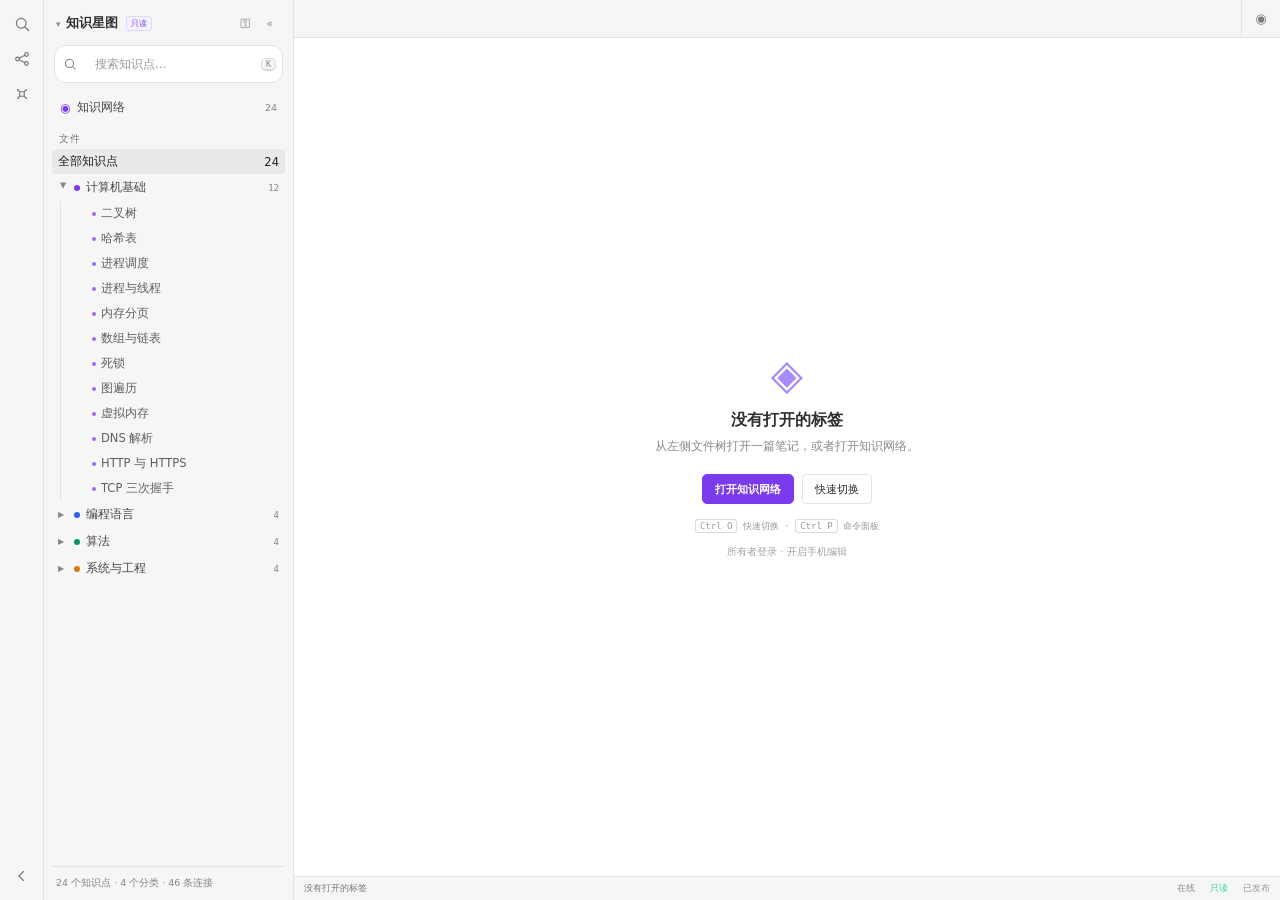
==== commit 53836ed3: "feat: owner GitHub editing and mobile publish" ====
--- a/prototype/index.html
+++ b/prototype/index.html
@@ -13,10 +13,10 @@
   <link rel="manifest" href="manifest.webmanifest" />
   <link rel="apple-touch-icon" href="icons/apple-touch-icon.png" />
   <link rel="icon" href="data:image/svg+xml,%3Csvg xmlns='http://www.w3.org/2000/svg' viewBox='0 0 16 16'%3E%3Ccircle cx='8' cy='8' r='7' fill='%237c3aed'/%3E%3C/svg%3E" />
-  <title>知识星图 · 交互原型 v1.0（本地编辑 + 只读发布）</title>
-  <link rel="stylesheet" href="styles.css?v=17" />
-  <link rel="stylesheet" href="designs/designs.css?v=17" />
-  <link rel="stylesheet" href="obsidian.css?v=17" />
+  <title>知识星图 · 交互原型 v1.1（手机所有者编辑）</title>
+  <link rel="stylesheet" href="styles.css?v=18" />
+  <link rel="stylesheet" href="designs/designs.css?v=18" />
+  <link rel="stylesheet" href="obsidian.css?v=18" />
 </head>
 <body>
   <div id="app">
@@ -53,6 +53,7 @@
         </div>
         <div class="vault-actions">
           <button id="vault-new" class="icon-btn" title="新建笔记" aria-label="新建笔记">＋</button>
+          <button id="vault-owner" class="icon-btn owner-btn" title="所有者登录 / GitHub 发布" aria-label="所有者登录">⚿</button>
           <button id="sidebar-collapse" class="icon-btn desktop-only" title="收起分类栏" aria-label="收起分类栏" aria-expanded="true">«</button>
           <button id="sidebar-close" class="icon-btn mobile-only" aria-label="关闭分类栏">✕</button>
         </div>
@@ -100,6 +101,7 @@
             <button id="btn-export-md" class="more-item" role="menuitem">导出 Obsidian Vault（.zip）</button>
             <button id="btn-import-md" class="more-item" role="menuitem">导入 Markdown 笔记</button>
             <button id="btn-publish" class="more-item" role="menuitem">导出发布快照</button>
+            <button id="btn-publish-github" class="more-item" role="menuitem">发布到 GitHub Pages</button>
             <div class="more-sep"></div>
             <button id="btn-reset" class="more-item danger-text" role="menuitem">恢复示例数据</button>
           </div>
@@ -133,6 +135,7 @@
           <button id="empty-install" class="btn ghost hidden">安装到桌面</button>
         </div>
         <div class="empty-hint"><kbd>Ctrl O</kbd> 快速切换 · <kbd>Ctrl P</kbd> 命令面板</div>
+        <button id="empty-owner" class="owner-entry" type="button">所有者登录 · 开启手机编辑</button>
       </div>
 
       <section id="graph-wrap" aria-label="3D 知识星图">
@@ -284,6 +287,44 @@
   <div id="mobile-overlay" class="mobile-overlay hidden"></div>
   <div id="toast" class="toast" role="status" aria-live="polite"></div>
 
+  <div id="owner-modal" class="modal hidden" role="dialog" aria-modal="true" aria-labelledby="owner-title">
+    <div class="modal-backdrop" data-close-owner></div>
+    <div class="modal-card owner-modal-card">
+      <div class="modal-head">
+        <div>
+          <div class="history-eyebrow">OWNER · GITHUB</div>
+          <h2 id="owner-title">所有者编辑</h2>
+        </div>
+        <button id="owner-close" class="icon-btn" aria-label="关闭所有者设置">✕</button>
+      </div>
+      <p class="owner-desc">
+        这是一个公开只读站点。粘贴一个仅限 <strong>myfirstname600-cmd/Obsidian</strong> 仓库
+        <strong>Contents: Read and write</strong> 的 GitHub Token，即可在手机/本机开启编辑，并直接把发布快照写回 GitHub Pages。
+      </p>
+      <label class="owner-field">
+        <span>Fine-grained GitHub Token</span>
+        <input id="owner-token" type="password" autocomplete="off" spellcheck="false" placeholder="github_pat_..." />
+      </label>
+      <div class="owner-repo">
+        <span id="owner-status">未连接</span>
+        <code>prototype/published-vault.js → main</code>
+      </div>
+      <div class="owner-steps">
+        <a href="https://github.com/settings/tokens?type=beta" target="_blank" rel="noopener">打开 GitHub Token 页面</a>
+        <span> → Fine-grained token → 选择仓库 Obsidian → Contents: Read and write</span>
+      </div>
+      <div class="owner-warning">
+        Token 只保存在当前设备浏览器 localStorage；不会写入仓库。请使用最小权限 Token，并设置过期时间。共享设备建议用完清除。
+      </div>
+      <div class="owner-actions">
+        <button id="owner-clear" class="btn tiny" type="button">清除 Token</button>
+        <span class="owner-spacer"></span>
+        <button id="owner-cancel" class="btn tiny" type="button">取消</button>
+        <button id="owner-connect" class="btn primary tiny" type="button">验证并启用编辑</button>
+      </div>
+    </div>
+  </div>
+
   <div id="history-modal" class="modal hidden" role="dialog" aria-modal="true" aria-labelledby="history-title">
     <div class="modal-backdrop" data-close-history></div>
     <div class="modal-card history-modal-card">
@@ -319,12 +360,12 @@
     </div>
   </div>
 
-  <script src="vendor/3d-force-graph.min.js?v=17"></script>
-  <script src="vendor/jszip.min.js?v=17"></script>
-  <script src="data.js?v=17"></script>
-  <script src="published-vault.js?v=17"></script>
-  <script src="markdown.js?v=17"></script>
-  <script src="app.js?v=17"></script>
+  <script src="vendor/3d-force-graph.min.js?v=18"></script>
+  <script src="vendor/jszip.min.js?v=18"></script>
+  <script src="data.js?v=18"></script>
+  <script src="published-vault.js?v=18"></script>
+  <script src="markdown.js?v=18"></script>
+  <script src="app.js?v=18"></script>
   <script>
     if ('serviceWorker' in navigator && /^https?:$/.test(location.protocol)) {
       window.addEventListener('load', function () {
--- a/prototype/obsidian.css
+++ b/prototype/obsidian.css
@@ -1,929 +1,1014 @@
-/* ==========================================================================
-   Obsidian-inspired workspace theme
-   - 左侧 ribbon + 文件树
-   - 中间标签页 + 编辑器 / 图谱
-   - 右侧大纲、反向链接
-   - 底部状态栏
-   ========================================================================== */
-
-html[data-design="8"] {
-  color-scheme: light;
-  --bg: #ffffff;
-  --bg-soft: #f6f6f7;
-  --panel: #f6f6f7;
-  --panel-solid: #ffffff;
-  --line: #e3e3e6;
-  --line-strong: #c9c9d0;
-  --text: #2f2f31;
-  --muted: #66666b;
-  --faint: #8a8a90;
-  --primary: #7c3aed;
-  --primary-strong: #6d28d9;
-  --radius: 6px;
-  --font: "Inter", "Noto Sans SC", "PingFang SC", "Microsoft YaHei", system-ui, sans-serif;
-  --mono: "JetBrains Mono", "Cascadia Code", Consolas, monospace;
-  --d-side: #f6f6f7;
-  --d-card: #fafafa;
-  --d-input: #ffffff;
-  --d-hover: #e3e3e6;
-  --d-graph: #f6f6f7;
-  --d-accent: #7c3aed;
-  --d-accent-fg: #ffffff;
-  --d-label-bg: #ffffff;
-  --d-label-fg: #2f2f31;
-  --d-pre-bg: #f6f7f9;
-  --d-code: #8b5cf6;
-}
-
-html, body { background: #ffffff; }
-
-/* ------------------------------ app shell ------------------------------ */
-html[data-design="8"] #app {
-  grid-template-columns: 44px 250px minmax(0, 1fr);
-  gap: 0;
-  padding: 0;
-  background: #ffffff;
-}
-
-#ribbon {
-  position: relative;
-  display: flex;
-  flex-direction: column;
-  align-items: center;
-  gap: 3px;
-  padding: 8px 4px;
-  background: #f6f6f7;
-  border-right: 1px solid var(--line);
-  z-index: 45;
-}
-.ribbon-btn {
-  display: inline-flex;
-  align-items: center;
-  justify-content: center;
-  width: 32px;
-  height: 32px;
-  padding: 0;
-  border: 0;
-  border-radius: 5px;
-  background: transparent;
-  color: #77777c;
-  cursor: pointer;
-  transition: background 0.15s, color 0.15s;
-}
-.ribbon-btn svg {
-  width: 18px;
-  height: 18px;
-  fill: none;
-  stroke: currentColor;
-  stroke-width: 1.55;
-  stroke-linecap: round;
-  stroke-linejoin: round;
-}
-.ribbon-btn:hover { color: #2f2f31; background: #ececef; }
-.ribbon-btn.is-active { color: var(--primary); background: #ececef; }
-.ribbon-spacer { flex: 1; }
-
-html[data-design="8"] #sidebar {
-  height: 100vh;
-  height: 100dvh;
-  padding: 8px;
-  border: 0;
-  border-right: 1px solid var(--line);
-  border-radius: 0;
-  background: #f6f6f7;
-  backdrop-filter: none;
-  box-shadow: none;
-}
-
-.vault-head {
-  display: flex;
-  align-items: center;
-  justify-content: space-between;
-  gap: 8px;
-  padding: 4px 4px 10px;
-}
-.vault-title {
-  display: flex;
-  align-items: center;
-  gap: 5px;
-  min-width: 0;
-  color: #2f2f31;
-  font-size: 12.5px;
-  font-weight: 600;
-  overflow: hidden;
-  white-space: nowrap;
-}
-.vault-chevron { color: var(--faint); font-size: 9px; }
-.vault-actions { display: flex; align-items: center; gap: 1px; flex: 0 0 auto; }
-.vault-actions .icon-btn { width: 23px; height: 23px; font-size: 11px; color: var(--faint); }
-.vault-actions .icon-btn:hover { color: var(--text); }
-
-html[data-design="8"] .sidebar-search { margin: 0 2px 8px; }
-html[data-design="8"] #search-input {
-  background: #ffffff;
-  border-color: #e3e3e6;
-  color: #2f2f31;
-}
-html[data-design="8"] #search-input::placeholder { color: #9a9aa0; }
-html[data-design="8"] #search-input:focus {
-  background: #ffffff;
-  border-color: #c4b5fd;
-  box-shadow: 0 0 0 3px rgba(124, 58, 237, 0.1);
-}
-html[data-design="8"] .sidebar-search input {
-  height: 30px;
-  padding: 0 32px 0 30px;
-  border-radius: 5px;
-  border-color: #d9d9de;
-  background: #ffffff;
-  font-size: 11.5px;
-}
-html[data-design="8"] .sidebar-search .search-icon {
-  left: 9px;
-  width: 14px;
-  height: 14px;
-  stroke: #85858a;
-}
-html[data-design="8"] .sidebar-search kbd {
-  right: 7px;
-  padding: 0 4px;
-  border-color: #d9d9de;
-  background: #f6f6f7;
-  color: #85858a;
-  font-size: 8.5px;
-}
-.sidebar-graph {
-  display: flex;
-  align-items: center;
-  gap: 7px;
-  width: 100%;
-  margin: 2px 0 4px;
-  padding: 6px 8px;
-  border: 0;
-  border-radius: 5px;
-  background: transparent;
-  color: #454549;
-  font: inherit;
-  font-size: 12px;
-  text-align: left;
-  cursor: pointer;
-}
-.sidebar-graph:hover { background: #ececef; }
-.sidebar-graph.is-active { background: #e9e9ec; color: #1f1f21; }
-.sidebar-graph-icon { color: #7c3aed; font-size: 12px; }
-.sidebar-graph-label { flex: 1; }
-.sidebar-graph-count { color: #85858a; font-size: 9.5px; }
-.explorer-head {
-  display: flex;
-  align-items: center;
-  justify-content: space-between;
-  padding: 7px 7px 3px;
-  color: #77777c;
-  font-size: 9.5px;
-  letter-spacing: 0.08em;
-  text-transform: uppercase;
-}
-html[data-design="8"] .tree-section { padding-top: 0; }
-html[data-design="8"] .category-tree { padding: 0 0 8px; }
-html[data-design="8"] .tree-all,
-html[data-design="8"] .tree-top {
-  padding: 5px 6px;
-  border-radius: 4px;
-  color: #454549;
-  font-size: 12px;
-  gap: 6px;
-}
-html[data-design="8"] .tree-all { font-size: 11.5px; color: #6f6f74; }
-html[data-design="8"] .tree-top { font-weight: 500; }
-html[data-design="8"] .tree-top .dot { width: 6px; height: 6px; box-shadow: none !important; }
-html[data-design="8"] .tree-top .count,
-html[data-design="8"] .tree-topic .count { font-size: 9px; color: #85858a; }
-html[data-design="8"] .chevron { width: 10px; font-size: 8px; color: #85858a; }
-html[data-design="8"] .tree-kp {
-  padding: 5px 6px 5px 24px;
-  border-radius: 4px;
-  color: #5f5f63;
-  font-size: 11.5px;
-}
-html[data-design="8"] .tree-kp .file-dot { width: 4px; height: 4px; border-radius: 50%; }
-html[data-design="8"] .tree-all:hover,
-html[data-design="8"] .tree-top:hover,
-html[data-design="8"] .tree-kp:hover { background: #ececef; }
-html[data-design="8"] .tree-all.is-active,
-html[data-design="8"] .tree-top.is-active { background: #e9e9ec; color: #1f1f21; }
-html[data-design="8"] .tree-kp.is-current { background: #e9e9ec; color: #1f1f21; }
-html[data-design="8"] .tree-del { color: #85858a; opacity: 0.45; }
-html[data-design="8"] .tree-del:hover { background: rgba(239, 68, 68, 0.16); color: #f87171; }
-html[data-design="8"] .tree-children { padding-left: 7px; border-left: 1px solid #e3e3e6; margin-left: 8px; }
-html[data-design="8"] .sidebar-foot { border-top-color: #e3e3e6; padding: 8px 4px 2px; }
-html[data-design="8"] .stats { font-size: 9.5px; color: #85858a; }
-html[data-design="8"] .sidebar-actions .side-add {
-  height: 30px;
-  border-radius: 5px;
-  background: var(--primary);
-  color: #ffffff;
-  font-size: 11.5px;
-  font-weight: 600;
-}
-html[data-design="8"] .sidebar-actions .side-add:hover { background: #6d28d9; }
-html[data-design="8"] .sidebar-actions .side-more { width: 30px; height: 30px; border: 1px solid #d9d9de; }
-html[data-design="8"] .more-menu { background: #ffffff; border-color: #d4d4d8; }
-
-/* 收起侧栏：ribbon 保留 */
-html[data-design="8"] #app.sidebar-collapsed { grid-template-columns: 44px 0 minmax(0, 1fr); gap: 0; }
-#app.sidebar-collapsed #sidebar { min-width: 0; max-width: 0; opacity: 0; padding: 0; border-width: 0; pointer-events: none; }
-html[data-design="8"] .sidebar-expand { top: 52px; left: 56px; width: 28px; height: 28px; background: #ffffff; border-color: #d9d9de; color: #55555a; }
-html[data-design="8"] .sidebar-toggle {
-  background: #ffffff;
-  border: 1px solid #d9d9de;
-  color: #55555a;
-  box-shadow: 0 1px 4px rgba(15, 15, 30, 0.08);
-}
-
-/* ------------------------------ workspace ------------------------------ */
-#workspace {
-  display: flex;
-  flex-direction: column;
-  min-width: 0;
-  min-height: 0;
-  height: 100vh;
-  height: 100dvh;
-  background: #ffffff;
-}
-
-#workspace-tabs {
-  display: flex;
-  flex: 0 0 38px;
-  height: 38px;
-  align-items: stretch;
-  border-bottom: 1px solid var(--line);
-  background: #f6f6f7;
-  min-width: 0;
-}
-.editor-tabs {
-  display: flex;
-  align-items: stretch;
-  flex: 1;
-  min-width: 0;
-  overflow-x: auto;
-  scrollbar-width: none;
-}
-.editor-tabs::-webkit-scrollbar { display: none; }
-.workspace-tab {
-  position: relative;
-  display: flex;
-  align-items: center;
-  gap: 7px;
-  min-width: 112px;
-  max-width: 210px;
-  padding: 0 10px;
-  border: 0;
-  border-right: 1px solid #e3e3e6;
-  background: #f6f6f7;
-  color: #747478;
-  font: inherit;
-  font-size: 11px;
-  text-align: left;
-  cursor: pointer;
-}
-.workspace-tab:hover { background: #ececef; color: #55555a; }
-.workspace-tab.is-active { background: #ffffff; color: #1f1f21; }
-.workspace-tab.is-active::after {
-  content: "";
-  position: absolute;
-  left: 0;
-  right: 0;
-  bottom: 0;
-  height: 2px;
-  background: var(--primary);
-}
-.workspace-tab .tab-icon { flex: 0 0 auto; color: #85858a; font-size: 10px; }
-.workspace-tab.is-active .tab-icon { color: var(--primary); }
-.workspace-tab .tab-label { flex: 1; min-width: 0; overflow: hidden; text-overflow: ellipsis; white-space: nowrap; }
-.workspace-tab .tab-close {
-  display: inline-flex;
-  align-items: center;
-  justify-content: center;
-  width: 17px;
-  height: 17px;
-  padding: 0;
-  border: 0;
-  border-radius: 3px;
-  background: transparent;
-  color: #85858a;
-  font-size: 12px;
-  opacity: 0;
-}
-.workspace-tab:hover .tab-close,
-.workspace-tab.is-active .tab-close { opacity: 1; }
-.workspace-tab .tab-close:hover { background: #d9d9de; color: #333338; }
-.tab-actions {
-  display: flex;
-  align-items: center;
-  gap: 1px;
-  padding: 0 6px;
-  border-left: 1px solid #e3e3e6;
-  flex: 0 0 auto;
-}
-.tab-actions .icon-btn { width: 26px; height: 26px; font-size: 13px; color: #7a7a80; }
-.tab-actions .icon-btn:hover { color: #2c2c2e; background: #ececef; }
-
-html[data-design="8"] #stage {
-  flex: 1;
-  min-height: 0;
-  height: auto;
-  padding: 16px 18px;
-  background: #ffffff;
-  grid-template-rows: auto auto minmax(0, 1fr);
-  gap: 12px;
-}
-html[data-design="8"] #graph-wrap {
-  animation: obsFadeIn 0.18s ease;
-  width: min(760px, 70%);
-  border-color: #e3e3e6;
-  border-radius: 6px;
-  background-color: #fafafa;
-  background-image:
-    radial-gradient(ellipse at 24% 22%, rgba(124, 58, 237, 0.1), transparent 45%),
-    radial-gradient(ellipse at 76% 74%, rgba(37, 99, 235, 0.07), transparent 52%),
-    radial-gradient(ellipse at 54% 46%, rgba(255, 255, 255, 0.5), transparent 62%),
-    radial-gradient(circle at 16% 28%, rgba(124, 58, 237, 0.18) 0 0.85px, transparent 1.7px),
-    radial-gradient(circle at 64% 18%, rgba(37, 99, 235, 0.14) 0 0.85px, transparent 1.7px),
-    radial-gradient(circle at 82% 62%, rgba(16, 185, 129, 0.12) 0 0.85px, transparent 1.7px);
-  background-size: auto, auto, auto, 180px 150px, 260px 220px, 340px 300px;
-}
-html[data-design="8"] #graph canvas { mix-blend-mode: normal; }
-#graph-fallback {
-  display: none;
-  position: absolute;
-  inset: 0;
-  width: 100%;
-  height: 100%;
-  z-index: 2;
-  touch-action: none;
-  cursor: default;
-}
-.graph-fallback-tag { display: none; }
-body.graph-fallback-mode #graph,
-body.graph-fallback-mode #labels-layer { display: none !important; }
-body.graph-fallback-mode #graph-fallback { display: block; }
-body.graph-fallback-mode .graph-fallback-tag {
-  display: block;
-  position: absolute;
-  left: 12px;
-  top: 22px;
-  z-index: 4;
-  color: #8a8a90;
-  font-family: var(--mono);
-  font-size: 8px;
-  letter-spacing: 0.04em;
-  pointer-events: none;
-}
-body.graph-fallback-mode #graph-wrap::after { content: "GRAPH VIEW · 2D"; }
-html[data-design="8"] #graph-wrap::after {
-  content: "GRAPH VIEW";
-  position: absolute;
-  left: 12px;
-  top: 10px;
-  z-index: 4;
-  color: #88888d;
-  font-family: var(--mono);
-  font-size: 8.5px;
-  letter-spacing: 0.12em;
-  pointer-events: none;
-}
-html[data-design="8"] .graph-tools .icon-btn {
-  border-color: #e3e3e6;
-  background: rgba(255, 255, 255, 0.92);
-  color: #5f5f63;
-  box-shadow: 0 1px 4px rgba(15, 15, 25, 0.08);
-}
-html[data-design="8"] .graph-tools .icon-btn.active { color: var(--primary); border-color: #c4b5fd; background: rgba(124, 58, 237, 0.12); }
-html[data-design="8"] .graph-tools .icon-btn:disabled { opacity: 0.4; cursor: not-allowed; }
-
-html[data-design="8"] #data-grid {
-  grid-template-columns: repeat(2, minmax(0, 340px));
-  gap: 12px;
-}
-html[data-design="8"] .data-card {
-  border: 1px solid #e3e3e6;
-  border-radius: 6px;
-  background: #f6f6f7;
-  box-shadow: none;
-}
-html[data-design="8"] .data-card .card-label { color: #6f6f74; font-size: 9.5px; letter-spacing: 0.08em; }
-html[data-design="8"] .recent-title { color: #2f2f31; font-size: 11px; }
-html[data-design="8"] .recent-meta { color: #7c7c81; }
-html[data-design="8"] .overview-value { color: #1f1f21; }
-html[data-design="8"] .overview-label { color: #7c7c81; }
-html[data-design="8"] #workspace-hint { border-left: 0; padding: 0 8px; }
-html[data-design="8"] .workspace-kicker { color: #88888d; }
-html[data-design="8"] .workspace-title { color: #2f2f31; font-size: 19px; }
-html[data-design="8"] .workspace-desc { color: #77777c; font-size: 12px; }
-
-@media (max-width: 1279px) {
-  body.note-mode .note-inspector { display: none; }
-}
-
-/* 知识网络视图：桌面图谱占主区、数据卡在右侧；窄屏改为纵向流式布局 */
-@media (min-width: 1100px) {
-  body:not(.note-mode):not(.empty-tabs) #stage {
-    display: grid;
-    grid-template-columns: minmax(0, 1fr) 300px;
-    grid-template-rows: minmax(0, 1fr);
-    align-items: stretch;
-    gap: 14px;
-    padding: 16px 18px;
-    overflow: hidden;
-  }
-  body:not(.note-mode):not(.empty-tabs) #graph-wrap {
-    grid-column: 1;
-    grid-row: 1;
-    width: 100%;
-    max-width: none;
-    height: 100%;
-    min-height: 0;
-    aspect-ratio: auto;
-    align-self: stretch;
-    justify-self: stretch;
-  }
-  body:not(.note-mode):not(.empty-tabs) #data-grid {
-    grid-column: 2;
-    grid-row: 1;
-    display: flex;
-    flex-direction: column;
-    width: 100%;
-    min-width: 0;
-    height: 100%;
-    overflow-y: auto;
-    gap: 12px;
-  }
-  body:not(.note-mode):not(.empty-tabs) .data-card {
-    width: 100%;
-    min-height: 150px;
-    aspect-ratio: auto;
-    flex: 0 0 auto;
-  }
-  body:not(.note-mode):not(.empty-tabs) #workspace-hint { display: none; }
-}
-
-@media (max-width: 1099px) {
-  body:not(.note-mode):not(.empty-tabs) #stage {
-    display: flex;
-    flex-direction: column;
-    gap: 10px;
-    padding: 10px;
-    overflow-y: auto;
-  }
-  body:not(.note-mode):not(.empty-tabs) #graph-wrap {
-    width: 100%;
-    max-width: none;
-    min-height: 220px;
-    aspect-ratio: 1.618 / 1;
-    flex: 0 0 auto;
-  }
-  body:not(.note-mode):not(.empty-tabs) #data-grid {
-    width: 100%;
-    grid-template-columns: repeat(2, minmax(0, 1fr));
-    gap: 10px;
-  }
-  body:not(.note-mode):not(.empty-tabs) .data-card { width: 100%; }
-  body:not(.note-mode):not(.empty-tabs) #workspace-hint { display: none; }
-}
-
-@media (max-width: 900px) {
-  body:not(.note-mode):not(.empty-tabs) #graph-wrap {
-    height: clamp(260px, 50vh, 430px);
-    min-height: 0;
-    aspect-ratio: auto;
-  }
-}
-
-@media (max-width: 650px) {
-  body:not(.note-mode):not(.empty-tabs) #data-grid {
-    grid-template-columns: 1fr;
-  }
-  body:not(.note-mode):not(.empty-tabs) .data-card {
-    aspect-ratio: auto;
-    min-height: 154px;
-  }
-  body:not(.note-mode):not(.empty-tabs) .data-card .recent-item:nth-child(n + 5) { display: none; }
-}
-
-#workspace-status {
-  display: flex;
-  align-items: center;
-  gap: 15px;
-  flex: 0 0 24px;
-  height: 24px;
-  padding: 0 10px;
-  border-top: 1px solid #e3e3e6;
-  background: #f6f6f7;
-  color: #8a8a90;
-  font-family: var(--mono);
-  font-size: 9px;
-  white-space: nowrap;
-  overflow: hidden;
-}
-#status-file { color: #77777c; overflow: hidden; text-overflow: ellipsis; }
-#status-save { color: #77777c; }
-#status-save.saving { color: #fbbf24; }
-#status-save.saved { color: #34d399; }
-#status-save.error { color: #f87171; }
-.status-spacer { flex: 1; }
-#status-vault { color: #99999e; }
-#status-network { color: #8a8a90; }
-#status-network.is-offline { color: #b45309; }
-
-@keyframes obsFadeIn {
-  from { opacity: 0; transform: translateY(2px); }
-  to { opacity: 1; transform: translateY(0); }
-}
-
-/* 空工作区（所有标签都关闭时） */
-.empty-workspace {
-  animation: obsFadeIn 0.16s ease;
-  position: absolute;
-  inset: 0;
-  z-index: 5;
-  display: flex;
-  flex-direction: column;
-  align-items: center;
-  justify-content: center;
-  gap: 8px;
-  padding: 30px;
-  background: #ffffff;
-  text-align: center;
-}
-body.empty-tabs #graph-wrap,
-body.empty-tabs #data-grid,
-body.empty-tabs #workspace-hint,
-body.empty-tabs #detail-panel { display: none !important; }
-body.empty-tabs #empty-workspace { display: flex; }
-.empty-mark { color: #a78bfa; font-size: 42px; line-height: 1; margin-bottom: 6px; }
-.empty-title { color: #2f2f31; font-size: 16px; font-weight: 600; }
-.empty-desc { margin: 0; color: #8a8a90; font-size: 11.5px; }
-.empty-actions { display: flex; align-items: center; justify-content: center; flex-wrap: wrap; gap: 8px; margin-top: 12px; }
-.empty-actions .btn { height: 30px; padding: 0 12px; border-radius: 5px; font-size: 11px; }
-html[data-design="8"] .btn { border-color: #d9d9de; background: #f6f6f7; color: #55555a; }
-html[data-design="8"] .btn:hover { background: #ececef; color: #333338; }
-html[data-design="8"] .btn.primary { background: var(--primary); color: #ffffff; border-color: var(--primary); }
-html[data-design="8"] .btn.ghost { background: transparent; }
-.empty-hint { margin-top: 8px; color: #99999e; font-family: var(--mono); font-size: 9px; }
-.empty-hint kbd { padding: 1px 4px; border: 1px solid #d9d9de; border-radius: 3px; }
-#app.empty-tabs .reading-btn { display: none; }
-
-/* 访客只读模式 */
-body.readonly-mode #ribbon-new,
-body.readonly-mode #ribbon-backup,
-body.readonly-mode #vault-new,
-body.readonly-mode #btn-add,
-body.readonly-mode #btn-more,
-body.readonly-mode #tab-new,
-body.readonly-mode #empty-new,
-body.readonly-mode #panel-source,
-body.readonly-mode .note-content .toolbar,
-body.readonly-mode #btn-history,
-body.readonly-mode #btn-delete,
-body.readonly-mode .panel-actions,
-body.readonly-mode .tree-del,
-body.readonly-mode .sidebar-actions,
-body.readonly-mode #btn-publish { display: none !important; }
-body.readonly-mode .vault-title::after {
-  content: "只读";
-  margin-left: 3px;
-  padding: 1px 4px;
-  border: 1px solid #ddd6fe;
-  border-radius: 3px;
-  background: #f5f3ff;
-  color: #7c3aed;
-  font-size: 8px;
-  font-weight: 500;
-  letter-spacing: 0.04em;
-}
-body.readonly-mode #editor { cursor: default; }
-body.readonly-mode .kp-title-input { pointer-events: none; }
-body.readonly-mode .meta-field select,
-body.readonly-mode .meta-field input { pointer-events: none; opacity: 0.9; }
-body.readonly-mode .note-content .editor a { cursor: pointer; }
-body.readonly-mode #empty-workspace .empty-actions { min-height: 30px; }
-
-/* ------------------------------ note editor ------------------------------ */
-body.note-mode #stage {
-  display: flex;
-  flex-direction: column;
-  padding: 0;
-  overflow: hidden;
-}
-body.note-mode #detail-panel {
-  display: flex;
-  width: 100%;
-  max-width: none;
-  height: 100%;
-  margin: 0;
-  padding: 18px 30px 10px;
-  border: 0;
-  border-radius: 0;
-  background: #ffffff;
-  box-shadow: none;
-}
-body.note-mode #detail-panel .panel-head {
-  justify-content: flex-start;
-  gap: 12px;
-  padding: 0 0 10px;
-  border-bottom: 1px solid #ececef;
-}
-body.note-mode .back-btn { display: none; }
-body.note-mode #detail-panel .panel-head-left { gap: 8px; }
-.reading-btn,
-.source-btn {
-  width: 26px;
-  height: 26px;
-  border: 1px solid #d9d9de;
-  background: transparent;
-  color: #7a7a80;
-  font-size: 12px;
-}
-.reading-btn { margin-left: 6px; }
-.source-btn { margin-left: auto; }
-.reading-btn:hover,
-.source-btn:hover { color: #2c2c2e; background: #ececef; }
-.reading-btn.is-active,
-.source-btn.is-active { color: var(--primary); border-color: #c4b5fd; background: rgba(124, 58, 237, 0.12); }
-
-/* Markdown 源码 + 实时预览 */
-.markdown-source-wrap {
-  display: none;
-  flex: 1;
-  min-height: 0;
-  flex-direction: column;
-  gap: 8px;
-  padding-bottom: 10px;
-}
-body.source-mode .markdown-source-wrap { display: flex; }
-body.source-mode .toolbar,
-body.source-mode #editor { display: none; }
-.markdown-source-head {
-  display: flex;
-  align-items: center;
-  justify-content: space-between;
-  flex: 0 0 auto;
-  padding: 2px 1px 0;
-  color: #85858a;
-  font-size: 9px;
-  letter-spacing: 0.07em;
-}
-.markdown-source-kicker { font-family: var(--mono); }
-.markdown-source-hint { color: #a1a1aa; letter-spacing: 0; }
-.markdown-source-grid {
-  display: grid;
-  grid-template-columns: minmax(0, 1fr) minmax(0, 1fr);
-  gap: 18px;
-  flex: 1;
-  min-height: 0;
-}
-.markdown-source-input {
-  width: 100%;
-  height: 100%;
-  min-height: 0;
-  resize: none;
-  padding: 12px 14px;
-  border: 1px solid #e3e3e6;
-  border-radius: 6px;
-  outline: none;
-  background: #fbfbfc;
-  color: #3d3d40;
-  font-family: var(--mono);
-  font-size: 12px;
-  line-height: 1.7;
-  tab-size: 2;
-}
-.markdown-source-input:focus { border-color: #c4b5fd; box-shadow: 0 0 0 3px rgba(124, 58, 237, 0.08); }
-.markdown-preview {
-  flex: 1;
-  min-width: 0;
-  min-height: 0;
-  overflow-y: auto;
-  padding: 2px 2px 24px 18px;
-  border-left: 1px solid #ececef;
-  color: #3d3d40;
-  font-size: 15px;
-  line-height: 1.75;
-}
-.markdown-preview h1,
-.markdown-preview h2,
-.markdown-preview h3 { color: #1f1f21; }
-.markdown-preview h1 { font-size: 23px; }
-.markdown-preview h2 { font-size: 20px; }
-.markdown-preview h3 { font-size: 16px; }
-.markdown-preview p { margin: 0 0 0.8em; }
-.markdown-preview pre {
-  padding: 10px 12px;
-  border: 1px solid #e3e3e6;
-  border-radius: 5px;
-  background: #f6f7f9;
-  overflow-x: auto;
-}
-.markdown-preview code { color: #6d28d9; }
-.markdown-preview pre code { color: #3d3d40; }
-.markdown-preview blockquote {
-  margin: 0 0 0.8em;
-  padding: 2px 0 2px 12px;
-  border-left: 2px solid #7c3aed;
-  color: #5b5470;
-}
-.markdown-preview ul,
-.markdown-preview ol { padding-left: 22px; }
-.markdown-preview table { border-collapse: collapse; }
-.markdown-preview th,
-.markdown-preview td { padding: 5px 8px; border: 1px solid #e3e3e6; }
-.markdown-preview img { max-width: 100%; }
-.markdown-preview a { color: #7c3aed; }
-body.reading-mode .toolbar { display: none; }
-body.reading-mode .editor { cursor: default; }
-body.reading-mode .kp-title-input { pointer-events: none; }
-body.reading-mode .meta-field select,
-body.reading-mode .meta-field input { pointer-events: none; opacity: 0.85; }
-body.reading-mode .editor a.wiki-link { pointer-events: auto; cursor: pointer; }
-body.note-mode .chip {
-  padding: 2px 6px;
-  border-radius: 3px;
-  background: #ececef !important;
-  color: #6f6f74 !important;
-  border-color: #d9d9de !important;
-  font-size: 9.5px;
-}
-body.note-mode .panel-updated { color: #88888d; font-size: 9px; }
-.note-content { gap: 26px; max-width: 1120px; margin: 0 auto; }
-.note-content .note-body { max-width: 760px; margin: 0 auto; }
-.kp-title-input {
-  margin: 18px 0 6px;
-  padding: 0;
-  border: 0;
-  background: transparent;
-  color: #1f1f21;
-  font-size: 31px;
-  font-weight: 650;
-  line-height: 1.2;
-  letter-spacing: -0.02em;
-}
-.kp-title-input:focus { border: 0; }
-.note-content .meta-row { margin: 6px 0 10px; gap: 14px; }
-.note-content .meta-field > span { color: #88888d; font-size: 9px; letter-spacing: 0.06em; }
-.note-content .meta-field select,
-.note-content .meta-field input {
-  height: 28px;
-  padding: 0 7px;
-  border: 1px solid #e3e3e6;
-  border-radius: 4px;
-  background: #ffffff;
-  color: #2f2f31;
-  font-size: 11px;
-}
-.note-content .tags-field { width: auto; flex: 0 0 auto; }
-.note-content .toolbar {
-  gap: 1px;
-  padding: 3px 0;
-  margin: 0 0 4px;
-  border: 0;
-  border-bottom: 1px solid #ececef;
-  border-radius: 0;
-  background: transparent;
-}
-.note-content .toolbar button {
-  min-width: 26px;
-  height: 25px;
-  color: #7a7a80;
-  font-size: 10.5px;
-  border-radius: 3px;
-}
-.note-content .toolbar button:hover { background: #efeff1; color: #2c2c2e; }
-.note-content .toolbar-divider { background: #e3e3e6; }
-.note-content .editor {
-  padding: 8px 2px 24px;
-  color: #3d3d40;
-  font-size: 15px;
-  line-height: 1.75;
-}
-.note-content .editor h2 { color: #1f1f21; font-size: 20px; }
-.note-content .editor h3 { color: #2c2c2e; font-size: 16px; }
-.note-content .editor pre {
-  border: 1px solid #e3e3e6;
-  border-radius: 5px;
-  background: #f6f7f9;
-}
-.note-content .editor blockquote {
-  border-left-color: #7c3aed;
-  background: rgba(124, 58, 237, 0.05);
-  color: #5b5470;
-}
-.note-inspector {
-  flex: 0 0 240px;
-  width: 240px;
-  padding-left: 22px;
-  border-left: 1px solid #ececef;
-  gap: 22px;
-}
-.inspector-head { color: #85858a; font-size: 9.5px; letter-spacing: 0.08em; }
-.inspector-item { color: #6f6f74; font-size: 11px; border-radius: 3px; }
-.inspector-item:hover { background: #ececef; color: #2c2c2e; }
-.inspector-item.is-link { color: #7c3aed; }
-.inspector-count { border-color: #d9d9de; color: #85858a; }
-.inspector-empty { color: #88888d; font-size: 10px; }
-.panel-foot { border-top-color: #ececef; padding-top: 8px; }
-#save-status { color: #88888d; font-size: 9.5px; }
-.wiki-link { color: #7c3aed !important; }
-
-/* 图谱节点：浅色画布上的白底彩色节点 */
-html[data-design="8"] .node-badge {
-  background: color-mix(in srgb, var(--node-color, #7c3aed) 48%, #ffffff);
-  border-color: var(--node-color, #7c3aed);
-  color: #211f26;
-  box-shadow: 0 2px 9px rgba(15, 15, 30, 0.14);
-}
-html[data-design="8"] .node-badge-text { color: #211f26; font-weight: 600; font-size: 7.5px; }
-html[data-design="8"] .node-badge.is-category .node-badge-text { font-size: 9.5px; }
-html[data-design="8"] .node-badge.is-category {
-  background: color-mix(in srgb, var(--node-color, #7c3aed) 62%, #ffffff);
-  border-width: 2px;
-}
-html[data-design="8"] .node-badge.is-match {
-  border-color: #7c3aed;
-  box-shadow: 0 0 0 2px rgba(124, 58, 237, 0.18), 0 6px 18px rgba(15, 15, 30, 0.14);
-}
-
-/* modals / palette */
-html[data-design="8"] .modal-card,
-html[data-design="8"] .palette-card {
-  background: #ffffff;
-  border-color: #d4d4d8;
-  border-radius: 7px;
-  box-shadow: 0 24px 80px rgba(15, 15, 30, 0.22);
-}
-html[data-design="8"] .modal-backdrop,
-html[data-design="8"] .palette-backdrop { background: rgba(24, 24, 34, 0.38); }
-html[data-design="8"] .palette-backdrop { backdrop-filter: blur(4px); }
-html[data-design="8"] .btn.primary { background: var(--primary); color: #ffffff; border-radius: 5px; }
-html[data-design="8"] .btn.primary:hover { background: var(--primary-strong); }
-html[data-design="8"] .btn.tiny { border-radius: 4px; }
-html[data-design="8"] .toast { background: #ffffff; border-color: #d4d4d8; color: #2c2c2e; border-radius: 5px; }
-
-/* 顶部标签的移动端 */
-@media (max-width: 900px) {
-  #ribbon { display: none; }
-  html[data-design="8"] #graph-wrap::after { display: none; }
-  body.graph-fallback-mode .graph-fallback-tag { display: none; }
-  html[data-design="8"] .node-badge { width: 32px; height: 32px; }
-  html[data-design="8"] .node-badge.is-anchor { width: 40px; height: 40px; }
-  html[data-design="8"] .node-badge.is-category { width: 46px; height: 46px; }
-  html[data-design="8"] .node-badge .node-badge-text { font-size: 8px; }
-  html[data-design="8"] .node-badge.is-category .node-badge-text { font-size: 9.5px; }
-  html[data-design="8"] #app { grid-template-columns: 1fr; gap: 0; padding: 0; }
-  html[data-design="8"] #workspace { height: 100vh; }
-  html[data-design="8"] #sidebar {
-    width: min(88vw, 300px);
-    height: 100vh;
-    border-radius: 0;
-    border-right: 1px solid #e3e3e6;
-    transform: translateX(-102%);
-  }
-  html[data-design="8"] #sidebar.open { transform: translateX(0); }
-  html[data-design="8"] #stage { padding: 10px; gap: 8px; }
-  #workspace-tabs { height: 34px; flex-basis: 34px; }
-  .workspace-tab { min-width: 95px; max-width: 160px; font-size: 10.5px; }
-  #workspace-status { font-size: 8px; gap: 8px; padding: 0 8px; }
-  .markdown-source-grid {
-    grid-template-columns: 1fr;
-    grid-template-rows: minmax(220px, 42vh) minmax(180px, 1fr);
-    gap: 12px;
-    overflow-y: auto;
-  }
-  .markdown-preview {
-    border-left: 0;
-    border-top: 1px solid #ececef;
-    padding: 12px 2px 24px;
-    font-size: 14px;
-  }
-  .source-btn { margin-left: auto; }
-  .reading-btn { margin-left: 6px; }
-  body.note-mode #detail-panel {
-    position: relative;
-    inset: auto;
-    width: 100%;
-    height: auto;
-    flex: 1;
-    min-height: 0;
-    z-index: 1;
-    border-radius: 0;
-    padding: 12px 14px 8px;
-  }
-  body.note-mode #stage { flex: 1; min-height: 0; }
-  .note-content .note-body { max-width: none; }
-  .kp-title-input { font-size: 25px; }
-  .note-content .editor { font-size: 14px; }
-  .note-inspector { display: none; }
-  body.note-mode .panel-head { padding: 0 0 8px; }
-  html[data-design="8"] #app.sidebar-collapsed { grid-template-columns: 1fr; }
-  #app.sidebar-collapsed #sidebar { opacity: 1; transform: translateX(-102%); padding: 8px; border-width: 1px; pointer-events: auto; max-width: none; }
-  #app.sidebar-collapsed #sidebar.open { transform: translateX(0); }
-}
+/* ==========================================================================
+   Obsidian-inspired workspace theme
+   - 左侧 ribbon + 文件树
+   - 中间标签页 + 编辑器 / 图谱
+   - 右侧大纲、反向链接
+   - 底部状态栏
+   ========================================================================== */
+
+html[data-design="8"] {
+  color-scheme: light;
+  --bg: #ffffff;
+  --bg-soft: #f6f6f7;
+  --panel: #f6f6f7;
+  --panel-solid: #ffffff;
+  --line: #e3e3e6;
+  --line-strong: #c9c9d0;
+  --text: #2f2f31;
+  --muted: #66666b;
+  --faint: #8a8a90;
+  --primary: #7c3aed;
+  --primary-strong: #6d28d9;
+  --radius: 6px;
+  --font: "Inter", "Noto Sans SC", "PingFang SC", "Microsoft YaHei", system-ui, sans-serif;
+  --mono: "JetBrains Mono", "Cascadia Code", Consolas, monospace;
+  --d-side: #f6f6f7;
+  --d-card: #fafafa;
+  --d-input: #ffffff;
+  --d-hover: #e3e3e6;
+  --d-graph: #f6f6f7;
+  --d-accent: #7c3aed;
+  --d-accent-fg: #ffffff;
+  --d-label-bg: #ffffff;
+  --d-label-fg: #2f2f31;
+  --d-pre-bg: #f6f7f9;
+  --d-code: #8b5cf6;
+}
+
+html, body { background: #ffffff; }
+
+/* ------------------------------ app shell ------------------------------ */
+html[data-design="8"] #app {
+  grid-template-columns: 44px 250px minmax(0, 1fr);
+  gap: 0;
+  padding: 0;
+  background: #ffffff;
+}
+
+#ribbon {
+  position: relative;
+  display: flex;
+  flex-direction: column;
+  align-items: center;
+  gap: 3px;
+  padding: 8px 4px;
+  background: #f6f6f7;
+  border-right: 1px solid var(--line);
+  z-index: 45;
+}
+.ribbon-btn {
+  display: inline-flex;
+  align-items: center;
+  justify-content: center;
+  width: 32px;
+  height: 32px;
+  padding: 0;
+  border: 0;
+  border-radius: 5px;
+  background: transparent;
+  color: #77777c;
+  cursor: pointer;
+  transition: background 0.15s, color 0.15s;
+}
+.ribbon-btn svg {
+  width: 18px;
+  height: 18px;
+  fill: none;
+  stroke: currentColor;
+  stroke-width: 1.55;
+  stroke-linecap: round;
+  stroke-linejoin: round;
+}
+.ribbon-btn:hover { color: #2f2f31; background: #ececef; }
+.ribbon-btn.is-active { color: var(--primary); background: #ececef; }
+.ribbon-spacer { flex: 1; }
+
+html[data-design="8"] #sidebar {
+  height: 100vh;
+  height: 100dvh;
+  padding: 8px;
+  border: 0;
+  border-right: 1px solid var(--line);
+  border-radius: 0;
+  background: #f6f6f7;
+  backdrop-filter: none;
+  box-shadow: none;
+}
+
+.vault-head {
+  display: flex;
+  align-items: center;
+  justify-content: space-between;
+  gap: 8px;
+  padding: 4px 4px 10px;
+}
+.vault-title {
+  display: flex;
+  align-items: center;
+  gap: 5px;
+  min-width: 0;
+  color: #2f2f31;
+  font-size: 12.5px;
+  font-weight: 600;
+  overflow: hidden;
+  white-space: nowrap;
+}
+.vault-chevron { color: var(--faint); font-size: 9px; }
+.vault-actions { display: flex; align-items: center; gap: 1px; flex: 0 0 auto; }
+.vault-actions .icon-btn { width: 23px; height: 23px; font-size: 11px; color: var(--faint); }
+.vault-actions .icon-btn:hover { color: var(--text); }
+
+html[data-design="8"] .sidebar-search { margin: 0 2px 8px; }
+html[data-design="8"] #search-input {
+  background: #ffffff;
+  border-color: #e3e3e6;
+  color: #2f2f31;
+}
+html[data-design="8"] #search-input::placeholder { color: #9a9aa0; }
+html[data-design="8"] #search-input:focus {
+  background: #ffffff;
+  border-color: #c4b5fd;
+  box-shadow: 0 0 0 3px rgba(124, 58, 237, 0.1);
+}
+html[data-design="8"] .sidebar-search input {
+  height: 30px;
+  padding: 0 32px 0 30px;
+  border-radius: 5px;
+  border-color: #d9d9de;
+  background: #ffffff;
+  font-size: 11.5px;
+}
+html[data-design="8"] .sidebar-search .search-icon {
+  left: 9px;
+  width: 14px;
+  height: 14px;
+  stroke: #85858a;
+}
+html[data-design="8"] .sidebar-search kbd {
+  right: 7px;
+  padding: 0 4px;
+  border-color: #d9d9de;
+  background: #f6f6f7;
+  color: #85858a;
+  font-size: 8.5px;
+}
+.sidebar-graph {
+  display: flex;
+  align-items: center;
+  gap: 7px;
+  width: 100%;
+  margin: 2px 0 4px;
+  padding: 6px 8px;
+  border: 0;
+  border-radius: 5px;
+  background: transparent;
+  color: #454549;
+  font: inherit;
+  font-size: 12px;
+  text-align: left;
+  cursor: pointer;
+}
+.sidebar-graph:hover { background: #ececef; }
+.sidebar-graph.is-active { background: #e9e9ec; color: #1f1f21; }
+.sidebar-graph-icon { color: #7c3aed; font-size: 12px; }
+.sidebar-graph-label { flex: 1; }
+.sidebar-graph-count { color: #85858a; font-size: 9.5px; }
+.explorer-head {
+  display: flex;
+  align-items: center;
+  justify-content: space-between;
+  padding: 7px 7px 3px;
+  color: #77777c;
+  font-size: 9.5px;
+  letter-spacing: 0.08em;
+  text-transform: uppercase;
+}
+html[data-design="8"] .tree-section { padding-top: 0; }
+html[data-design="8"] .category-tree { padding: 0 0 8px; }
+html[data-design="8"] .tree-all,
+html[data-design="8"] .tree-top {
+  padding: 5px 6px;
+  border-radius: 4px;
+  color: #454549;
+  font-size: 12px;
+  gap: 6px;
+}
+html[data-design="8"] .tree-all { font-size: 11.5px; color: #6f6f74; }
+html[data-design="8"] .tree-top { font-weight: 500; }
+html[data-design="8"] .tree-top .dot { width: 6px; height: 6px; box-shadow: none !important; }
+html[data-design="8"] .tree-top .count,
+html[data-design="8"] .tree-topic .count { font-size: 9px; color: #85858a; }
+html[data-design="8"] .chevron { width: 10px; font-size: 8px; color: #85858a; }
+html[data-design="8"] .tree-kp {
+  padding: 5px 6px 5px 24px;
+  border-radius: 4px;
+  color: #5f5f63;
+  font-size: 11.5px;
+}
+html[data-design="8"] .tree-kp .file-dot { width: 4px; height: 4px; border-radius: 50%; }
+html[data-design="8"] .tree-all:hover,
+html[data-design="8"] .tree-top:hover,
+html[data-design="8"] .tree-kp:hover { background: #ececef; }
+html[data-design="8"] .tree-all.is-active,
+html[data-design="8"] .tree-top.is-active { background: #e9e9ec; color: #1f1f21; }
+html[data-design="8"] .tree-kp.is-current { background: #e9e9ec; color: #1f1f21; }
+html[data-design="8"] .tree-del { color: #85858a; opacity: 0.45; }
+html[data-design="8"] .tree-del:hover { background: rgba(239, 68, 68, 0.16); color: #f87171; }
+html[data-design="8"] .tree-children { padding-left: 7px; border-left: 1px solid #e3e3e6; margin-left: 8px; }
+html[data-design="8"] .sidebar-foot { border-top-color: #e3e3e6; padding: 8px 4px 2px; }
+html[data-design="8"] .stats { font-size: 9.5px; color: #85858a; }
+html[data-design="8"] .sidebar-actions .side-add {
+  height: 30px;
+  border-radius: 5px;
+  background: var(--primary);
+  color: #ffffff;
+  font-size: 11.5px;
+  font-weight: 600;
+}
+html[data-design="8"] .sidebar-actions .side-add:hover { background: #6d28d9; }
+html[data-design="8"] .sidebar-actions .side-more { width: 30px; height: 30px; border: 1px solid #d9d9de; }
+html[data-design="8"] .more-menu { background: #ffffff; border-color: #d4d4d8; }
+
+/* 收起侧栏：ribbon 保留 */
+html[data-design="8"] #app.sidebar-collapsed { grid-template-columns: 44px 0 minmax(0, 1fr); gap: 0; }
+#app.sidebar-collapsed #sidebar { min-width: 0; max-width: 0; opacity: 0; padding: 0; border-width: 0; pointer-events: none; }
+html[data-design="8"] .sidebar-expand { top: 52px; left: 56px; width: 28px; height: 28px; background: #ffffff; border-color: #d9d9de; color: #55555a; }
+html[data-design="8"] .sidebar-toggle {
+  background: #ffffff;
+  border: 1px solid #d9d9de;
+  color: #55555a;
+  box-shadow: 0 1px 4px rgba(15, 15, 30, 0.08);
+}
+
+/* ------------------------------ workspace ------------------------------ */
+#workspace {
+  display: flex;
+  flex-direction: column;
+  min-width: 0;
+  min-height: 0;
+  height: 100vh;
+  height: 100dvh;
+  background: #ffffff;
+}
+
+#workspace-tabs {
+  display: flex;
+  flex: 0 0 38px;
+  height: 38px;
+  align-items: stretch;
+  border-bottom: 1px solid var(--line);
+  background: #f6f6f7;
+  min-width: 0;
+}
+.editor-tabs {
+  display: flex;
+  align-items: stretch;
+  flex: 1;
+  min-width: 0;
+  overflow-x: auto;
+  scrollbar-width: none;
+}
+.editor-tabs::-webkit-scrollbar { display: none; }
+.workspace-tab {
+  position: relative;
+  display: flex;
+  align-items: center;
+  gap: 7px;
+  min-width: 112px;
+  max-width: 210px;
+  padding: 0 10px;
+  border: 0;
+  border-right: 1px solid #e3e3e6;
+  background: #f6f6f7;
+  color: #747478;
+  font: inherit;
+  font-size: 11px;
+  text-align: left;
+  cursor: pointer;
+}
+.workspace-tab:hover { background: #ececef; color: #55555a; }
+.workspace-tab.is-active { background: #ffffff; color: #1f1f21; }
+.workspace-tab.is-active::after {
+  content: "";
+  position: absolute;
+  left: 0;
+  right: 0;
+  bottom: 0;
+  height: 2px;
+  background: var(--primary);
+}
+.workspace-tab .tab-icon { flex: 0 0 auto; color: #85858a; font-size: 10px; }
+.workspace-tab.is-active .tab-icon { color: var(--primary); }
+.workspace-tab .tab-label { flex: 1; min-width: 0; overflow: hidden; text-overflow: ellipsis; white-space: nowrap; }
+.workspace-tab .tab-close {
+  display: inline-flex;
+  align-items: center;
+  justify-content: center;
+  width: 17px;
+  height: 17px;
+  padding: 0;
+  border: 0;
+  border-radius: 3px;
+  background: transparent;
+  color: #85858a;
+  font-size: 12px;
+  opacity: 0;
+}
+.workspace-tab:hover .tab-close,
+.workspace-tab.is-active .tab-close { opacity: 1; }
+.workspace-tab .tab-close:hover { background: #d9d9de; color: #333338; }
+.tab-actions {
+  display: flex;
+  align-items: center;
+  gap: 1px;
+  padding: 0 6px;
+  border-left: 1px solid #e3e3e6;
+  flex: 0 0 auto;
+}
+.tab-actions .icon-btn { width: 26px; height: 26px; font-size: 13px; color: #7a7a80; }
+.tab-actions .icon-btn:hover { color: #2c2c2e; background: #ececef; }
+
+html[data-design="8"] #stage {
+  flex: 1;
+  min-height: 0;
+  height: auto;
+  padding: 16px 18px;
+  background: #ffffff;
+  grid-template-rows: auto auto minmax(0, 1fr);
+  gap: 12px;
+}
+html[data-design="8"] #graph-wrap {
+  animation: obsFadeIn 0.18s ease;
+  width: min(760px, 70%);
+  border-color: #e3e3e6;
+  border-radius: 6px;
+  background-color: #fafafa;
+  background-image:
+    radial-gradient(ellipse at 24% 22%, rgba(124, 58, 237, 0.1), transparent 45%),
+    radial-gradient(ellipse at 76% 74%, rgba(37, 99, 235, 0.07), transparent 52%),
+    radial-gradient(ellipse at 54% 46%, rgba(255, 255, 255, 0.5), transparent 62%),
+    radial-gradient(circle at 16% 28%, rgba(124, 58, 237, 0.18) 0 0.85px, transparent 1.7px),
+    radial-gradient(circle at 64% 18%, rgba(37, 99, 235, 0.14) 0 0.85px, transparent 1.7px),
+    radial-gradient(circle at 82% 62%, rgba(16, 185, 129, 0.12) 0 0.85px, transparent 1.7px);
+  background-size: auto, auto, auto, 180px 150px, 260px 220px, 340px 300px;
+}
+html[data-design="8"] #graph canvas { mix-blend-mode: normal; }
+#graph-fallback {
+  display: none;
+  position: absolute;
+  inset: 0;
+  width: 100%;
+  height: 100%;
+  z-index: 2;
+  touch-action: none;
+  cursor: default;
+}
+.graph-fallback-tag { display: none; }
+body.graph-fallback-mode #graph,
+body.graph-fallback-mode #labels-layer { display: none !important; }
+body.graph-fallback-mode #graph-fallback { display: block; }
+body.graph-fallback-mode .graph-fallback-tag {
+  display: block;
+  position: absolute;
+  left: 12px;
+  top: 22px;
+  z-index: 4;
+  color: #8a8a90;
+  font-family: var(--mono);
+  font-size: 8px;
+  letter-spacing: 0.04em;
+  pointer-events: none;
+}
+body.graph-fallback-mode #graph-wrap::after { content: "GRAPH VIEW · 2D"; }
+html[data-design="8"] #graph-wrap::after {
+  content: "GRAPH VIEW";
+  position: absolute;
+  left: 12px;
+  top: 10px;
+  z-index: 4;
+  color: #88888d;
+  font-family: var(--mono);
+  font-size: 8.5px;
+  letter-spacing: 0.12em;
+  pointer-events: none;
+}
+html[data-design="8"] .graph-tools .icon-btn {
+  border-color: #e3e3e6;
+  background: rgba(255, 255, 255, 0.92);
+  color: #5f5f63;
+  box-shadow: 0 1px 4px rgba(15, 15, 25, 0.08);
+}
+html[data-design="8"] .graph-tools .icon-btn.active { color: var(--primary); border-color: #c4b5fd; background: rgba(124, 58, 237, 0.12); }
+html[data-design="8"] .graph-tools .icon-btn:disabled { opacity: 0.4; cursor: not-allowed; }
+
+html[data-design="8"] #data-grid {
+  grid-template-columns: repeat(2, minmax(0, 340px));
+  gap: 12px;
+}
+html[data-design="8"] .data-card {
+  border: 1px solid #e3e3e6;
+  border-radius: 6px;
+  background: #f6f6f7;
+  box-shadow: none;
+}
+html[data-design="8"] .data-card .card-label { color: #6f6f74; font-size: 9.5px; letter-spacing: 0.08em; }
+html[data-design="8"] .recent-title { color: #2f2f31; font-size: 11px; }
+html[data-design="8"] .recent-meta { color: #7c7c81; }
+html[data-design="8"] .overview-value { color: #1f1f21; }
+html[data-design="8"] .overview-label { color: #7c7c81; }
+html[data-design="8"] #workspace-hint { border-left: 0; padding: 0 8px; }
+html[data-design="8"] .workspace-kicker { color: #88888d; }
+html[data-design="8"] .workspace-title { color: #2f2f31; font-size: 19px; }
+html[data-design="8"] .workspace-desc { color: #77777c; font-size: 12px; }
+
+@media (max-width: 1279px) {
+  body.note-mode .note-inspector { display: none; }
+}
+
+/* 知识网络视图：桌面图谱占主区、数据卡在右侧；窄屏改为纵向流式布局 */
+@media (min-width: 1100px) {
+  body:not(.note-mode):not(.empty-tabs) #stage {
+    display: grid;
+    grid-template-columns: minmax(0, 1fr) 300px;
+    grid-template-rows: minmax(0, 1fr);
+    align-items: stretch;
+    gap: 14px;
+    padding: 16px 18px;
+    overflow: hidden;
+  }
+  body:not(.note-mode):not(.empty-tabs) #graph-wrap {
+    grid-column: 1;
+    grid-row: 1;
+    width: 100%;
+    max-width: none;
+    height: 100%;
+    min-height: 0;
+    aspect-ratio: auto;
+    align-self: stretch;
+    justify-self: stretch;
+  }
+  body:not(.note-mode):not(.empty-tabs) #data-grid {
+    grid-column: 2;
+    grid-row: 1;
+    display: flex;
+    flex-direction: column;
+    width: 100%;
+    min-width: 0;
+    height: 100%;
+    overflow-y: auto;
+    gap: 12px;
+  }
+  body:not(.note-mode):not(.empty-tabs) .data-card {
+    width: 100%;
+    min-height: 150px;
+    aspect-ratio: auto;
+    flex: 0 0 auto;
+  }
+  body:not(.note-mode):not(.empty-tabs) #workspace-hint { display: none; }
+}
+
+@media (max-width: 1099px) {
+  body:not(.note-mode):not(.empty-tabs) #stage {
+    display: flex;
+    flex-direction: column;
+    gap: 10px;
+    padding: 10px;
+    overflow-y: auto;
+  }
+  body:not(.note-mode):not(.empty-tabs) #graph-wrap {
+    width: 100%;
+    max-width: none;
+    min-height: 220px;
+    aspect-ratio: 1.618 / 1;
+    flex: 0 0 auto;
+  }
+  body:not(.note-mode):not(.empty-tabs) #data-grid {
+    width: 100%;
+    grid-template-columns: repeat(2, minmax(0, 1fr));
+    gap: 10px;
+  }
+  body:not(.note-mode):not(.empty-tabs) .data-card { width: 100%; }
+  body:not(.note-mode):not(.empty-tabs) #workspace-hint { display: none; }
+}
+
+@media (max-width: 900px) {
+  body:not(.note-mode):not(.empty-tabs) #graph-wrap {
+    height: clamp(260px, 50vh, 430px);
+    min-height: 0;
+    aspect-ratio: auto;
+  }
+}
+
+@media (max-width: 650px) {
+  body:not(.note-mode):not(.empty-tabs) #data-grid {
+    grid-template-columns: 1fr;
+  }
+  body:not(.note-mode):not(.empty-tabs) .data-card {
+    aspect-ratio: auto;
+    min-height: 154px;
+  }
+  body:not(.note-mode):not(.empty-tabs) .data-card .recent-item:nth-child(n + 5) { display: none; }
+}
+
+#workspace-status {
+  display: flex;
+  align-items: center;
+  gap: 15px;
+  flex: 0 0 24px;
+  height: 24px;
+  padding: 0 10px;
+  border-top: 1px solid #e3e3e6;
+  background: #f6f6f7;
+  color: #8a8a90;
+  font-family: var(--mono);
+  font-size: 9px;
+  white-space: nowrap;
+  overflow: hidden;
+}
+#status-file { color: #77777c; overflow: hidden; text-overflow: ellipsis; }
+#status-save { color: #77777c; }
+#status-save.saving { color: #fbbf24; }
+#status-save.saved { color: #34d399; }
+#status-save.error { color: #f87171; }
+.status-spacer { flex: 1; }
+#status-vault { color: #99999e; }
+#status-network { color: #8a8a90; }
+#status-network.is-offline { color: #b45309; }
+
+@keyframes obsFadeIn {
+  from { opacity: 0; transform: translateY(2px); }
+  to { opacity: 1; transform: translateY(0); }
+}
+
+/* 空工作区（所有标签都关闭时） */
+.empty-workspace {
+  animation: obsFadeIn 0.16s ease;
+  position: absolute;
+  inset: 0;
+  z-index: 5;
+  display: flex;
+  flex-direction: column;
+  align-items: center;
+  justify-content: center;
+  gap: 8px;
+  padding: 30px;
+  background: #ffffff;
+  text-align: center;
+}
+body.empty-tabs #graph-wrap,
+body.empty-tabs #data-grid,
+body.empty-tabs #workspace-hint,
+body.empty-tabs #detail-panel { display: none !important; }
+body.empty-tabs #empty-workspace { display: flex; }
+.empty-mark { color: #a78bfa; font-size: 42px; line-height: 1; margin-bottom: 6px; }
+.empty-title { color: #2f2f31; font-size: 16px; font-weight: 600; }
+.empty-desc { margin: 0; color: #8a8a90; font-size: 11.5px; }
+.empty-actions { display: flex; align-items: center; justify-content: center; flex-wrap: wrap; gap: 8px; margin-top: 12px; }
+.empty-actions .btn { height: 30px; padding: 0 12px; border-radius: 5px; font-size: 11px; }
+html[data-design="8"] .btn { border-color: #d9d9de; background: #f6f6f7; color: #55555a; }
+html[data-design="8"] .btn:hover { background: #ececef; color: #333338; }
+html[data-design="8"] .btn.primary { background: var(--primary); color: #ffffff; border-color: var(--primary); }
+html[data-design="8"] .btn.ghost { background: transparent; }
+.empty-hint { margin-top: 8px; color: #99999e; font-family: var(--mono); font-size: 9px; }
+.empty-hint kbd { padding: 1px 4px; border: 1px solid #d9d9de; border-radius: 3px; }
+#app.empty-tabs .reading-btn { display: none; }
+
+/* 访客只读模式 */
+body.readonly-mode #ribbon-new,
+body.readonly-mode #ribbon-backup,
+body.readonly-mode #vault-new,
+body.readonly-mode #btn-add,
+body.readonly-mode #btn-more,
+body.readonly-mode #tab-new,
+body.readonly-mode #empty-new,
+body.readonly-mode #panel-source,
+body.readonly-mode .note-content .toolbar,
+body.readonly-mode #btn-history,
+body.readonly-mode #btn-delete,
+body.readonly-mode .panel-actions,
+body.readonly-mode .tree-del,
+body.readonly-mode .sidebar-actions,
+body.readonly-mode #btn-publish { display: none !important; }
+body.readonly-mode .vault-title::after {
+  content: "只读";
+  margin-left: 3px;
+  padding: 1px 4px;
+  border: 1px solid #ddd6fe;
+  border-radius: 3px;
+  background: #f5f3ff;
+  color: #7c3aed;
+  font-size: 8px;
+  font-weight: 500;
+  letter-spacing: 0.04em;
+}
+body.owner-mode:not(.readonly-mode) .vault-title::after {
+  content: "GitHub";
+  margin-left: 3px;
+  padding: 1px 4px;
+  border: 1px solid #bbf7d0;
+  border-radius: 3px;
+  background: #f0fdf4;
+  color: #15803d;
+  font-size: 8px;
+  font-weight: 500;
+  letter-spacing: 0.04em;
+}
+.owner-btn { color: #7c3aed; }
+.owner-btn.is-active { background: #f5f3ff; color: #6d28d9; }
+.owner-entry {
+  margin-top: 4px;
+  border: 0;
+  background: transparent;
+  color: #a1a1aa;
+  font: inherit;
+  font-size: 9.5px;
+  cursor: pointer;
+}
+.owner-entry:hover { color: #7c3aed; }
+body:not(.readonly-mode) #empty-owner { display: none; }
+body:not(.owner-mode) #btn-publish-github { display: none !important; }
+.owner-modal-card { width: min(520px, calc(100vw - 32px)); }
+.owner-desc {
+  margin: 0 0 14px;
+  color: #66666b;
+  font-size: 12px;
+  line-height: 1.65;
+}
+.owner-desc strong { color: #3d3d40; font-weight: 600; }
+.owner-field { display: flex; flex-direction: column; gap: 6px; margin-bottom: 10px; }
+.owner-field > span { color: #85858a; font-size: 9.5px; letter-spacing: 0.04em; }
+.owner-field input {
+  height: 36px;
+  padding: 0 10px;
+  border: 1px solid #e3e3e6;
+  border-radius: 5px;
+  outline: none;
+  background: #fbfbfc;
+  color: #2f2f31;
+  font-family: var(--mono);
+  font-size: 11px;
+}
+.owner-field input:focus { border-color: #c4b5fd; box-shadow: 0 0 0 3px rgba(124, 58, 237, 0.08); }
+.owner-repo {
+  display: flex;
+  align-items: center;
+  justify-content: space-between;
+  gap: 8px;
+  padding: 8px 10px;
+  border: 1px solid #ececef;
+  border-radius: 5px;
+  background: #fafafa;
+  color: #85858a;
+  font-size: 10px;
+}
+.owner-repo code { color: #7c3aed; font-size: 9.5px; }
+.owner-steps {
+  margin: 8px 0 0;
+  color: #85858a;
+  font-size: 10px;
+  line-height: 1.6;
+}
+.owner-steps a { color: #7c3aed; text-decoration: none; }
+.owner-steps a:hover { text-decoration: underline; }
+.owner-warning {
+  margin: 10px 0 14px;
+  padding: 8px 10px;
+  border-left: 2px solid #f59e0b;
+  background: #fffbeb;
+  color: #a16207;
+  font-size: 10px;
+  line-height: 1.6;
+}
+.owner-actions { display: flex; align-items: center; gap: 6px; }
+.owner-spacer { flex: 1; }
+.owner-actions .btn { height: 28px; }
+#owner-status.is-ok { color: #15803d; }
+#owner-status.is-error { color: #b91c1c; }
+body.readonly-mode #editor { cursor: default; }
+body.readonly-mode .kp-title-input { pointer-events: none; }
+body.readonly-mode .meta-field select,
+body.readonly-mode .meta-field input { pointer-events: none; opacity: 0.9; }
+body.readonly-mode .note-content .editor a { cursor: pointer; }
+body.readonly-mode #empty-workspace .empty-actions { min-height: 30px; }
+
+/* ------------------------------ note editor ------------------------------ */
+body.note-mode #stage {
+  display: flex;
+  flex-direction: column;
+  padding: 0;
+  overflow: hidden;
+}
+body.note-mode #detail-panel {
+  display: flex;
+  width: 100%;
+  max-width: none;
+  height: 100%;
+  margin: 0;
+  padding: 18px 30px 10px;
+  border: 0;
+  border-radius: 0;
+  background: #ffffff;
+  box-shadow: none;
+}
+body.note-mode #detail-panel .panel-head {
+  justify-content: flex-start;
+  gap: 12px;
+  padding: 0 0 10px;
+  border-bottom: 1px solid #ececef;
+}
+body.note-mode .back-btn { display: none; }
+body.note-mode #detail-panel .panel-head-left { gap: 8px; }
+.reading-btn,
+.source-btn {
+  width: 26px;
+  height: 26px;
+  border: 1px solid #d9d9de;
+  background: transparent;
+  color: #7a7a80;
+  font-size: 12px;
+}
+.reading-btn { margin-left: 6px; }
+.source-btn { margin-left: auto; }
+.reading-btn:hover,
+.source-btn:hover { color: #2c2c2e; background: #ececef; }
+.reading-btn.is-active,
+.source-btn.is-active { color: var(--primary); border-color: #c4b5fd; background: rgba(124, 58, 237, 0.12); }
+
+/* Markdown 源码 + 实时预览 */
+.markdown-source-wrap {
+  display: none;
+  flex: 1;
+  min-height: 0;
+  flex-direction: column;
+  gap: 8px;
+  padding-bottom: 10px;
+}
+body.source-mode .markdown-source-wrap { display: flex; }
+body.source-mode .toolbar,
+body.source-mode #editor { display: none; }
+.markdown-source-head {
+  display: flex;
+  align-items: center;
+  justify-content: space-between;
+  flex: 0 0 auto;
+  padding: 2px 1px 0;
+  color: #85858a;
+  font-size: 9px;
+  letter-spacing: 0.07em;
+}
+.markdown-source-kicker { font-family: var(--mono); }
+.markdown-source-hint { color: #a1a1aa; letter-spacing: 0; }
+.markdown-source-grid {
+  display: grid;
+  grid-template-columns: minmax(0, 1fr) minmax(0, 1fr);
+  gap: 18px;
+  flex: 1;
+  min-height: 0;
+}
+.markdown-source-input {
+  width: 100%;
+  height: 100%;
+  min-height: 0;
+  resize: none;
+  padding: 12px 14px;
+  border: 1px solid #e3e3e6;
+  border-radius: 6px;
+  outline: none;
+  background: #fbfbfc;
+  color: #3d3d40;
+  font-family: var(--mono);
+  font-size: 12px;
+  line-height: 1.7;
+  tab-size: 2;
+}
+.markdown-source-input:focus { border-color: #c4b5fd; box-shadow: 0 0 0 3px rgba(124, 58, 237, 0.08); }
+.markdown-preview {
+  flex: 1;
+  min-width: 0;
+  min-height: 0;
+  overflow-y: auto;
+  padding: 2px 2px 24px 18px;
+  border-left: 1px solid #ececef;
+  color: #3d3d40;
+  font-size: 15px;
+  line-height: 1.75;
+}
+.markdown-preview h1,
+.markdown-preview h2,
+.markdown-preview h3 { color: #1f1f21; }
+.markdown-preview h1 { font-size: 23px; }
+.markdown-preview h2 { font-size: 20px; }
+.markdown-preview h3 { font-size: 16px; }
+.markdown-preview p { margin: 0 0 0.8em; }
+.markdown-preview pre {
+  padding: 10px 12px;
+  border: 1px solid #e3e3e6;
+  border-radius: 5px;
+  background: #f6f7f9;
+  overflow-x: auto;
+}
+.markdown-preview code { color: #6d28d9; }
+.markdown-preview pre code { color: #3d3d40; }
+.markdown-preview blockquote {
+  margin: 0 0 0.8em;
+  padding: 2px 0 2px 12px;
+  border-left: 2px solid #7c3aed;
+  color: #5b5470;
+}
+.markdown-preview ul,
+.markdown-preview ol { padding-left: 22px; }
+.markdown-preview table { border-collapse: collapse; }
+.markdown-preview th,
+.markdown-preview td { padding: 5px 8px; border: 1px solid #e3e3e6; }
+.markdown-preview img { max-width: 100%; }
+.markdown-preview a { color: #7c3aed; }
+body.reading-mode .toolbar { display: none; }
+body.reading-mode .editor { cursor: default; }
+body.reading-mode .kp-title-input { pointer-events: none; }
+body.reading-mode .meta-field select,
+body.reading-mode .meta-field input { pointer-events: none; opacity: 0.85; }
+body.reading-mode .editor a.wiki-link { pointer-events: auto; cursor: pointer; }
+body.note-mode .chip {
+  padding: 2px 6px;
+  border-radius: 3px;
+  background: #ececef !important;
+  color: #6f6f74 !important;
+  border-color: #d9d9de !important;
+  font-size: 9.5px;
+}
+body.note-mode .panel-updated { color: #88888d; font-size: 9px; }
+.note-content { gap: 26px; max-width: 1120px; margin: 0 auto; }
+.note-content .note-body { max-width: 760px; margin: 0 auto; }
+.kp-title-input {
+  margin: 18px 0 6px;
+  padding: 0;
+  border: 0;
+  background: transparent;
+  color: #1f1f21;
+  font-size: 31px;
+  font-weight: 650;
+  line-height: 1.2;
+  letter-spacing: -0.02em;
+}
+.kp-title-input:focus { border: 0; }
+.note-content .meta-row { margin: 6px 0 10px; gap: 14px; }
+.note-content .meta-field > span { color: #88888d; font-size: 9px; letter-spacing: 0.06em; }
+.note-content .meta-field select,
+.note-content .meta-field input {
+  height: 28px;
+  padding: 0 7px;
+  border: 1px solid #e3e3e6;
+  border-radius: 4px;
+  background: #ffffff;
+  color: #2f2f31;
+  font-size: 11px;
+}
+.note-content .tags-field { width: auto; flex: 0 0 auto; }
+.note-content .toolbar {
+  gap: 1px;
+  padding: 3px 0;
+  margin: 0 0 4px;
+  border: 0;
+  border-bottom: 1px solid #ececef;
+  border-radius: 0;
+  background: transparent;
+}
+.note-content .toolbar button {
+  min-width: 26px;
+  height: 25px;
+  color: #7a7a80;
+  font-size: 10.5px;
+  border-radius: 3px;
+}
+.note-content .toolbar button:hover { background: #efeff1; color: #2c2c2e; }
+.note-content .toolbar-divider { background: #e3e3e6; }
+.note-content .editor {
+  padding: 8px 2px 24px;
+  color: #3d3d40;
+  font-size: 15px;
+  line-height: 1.75;
+}
+.note-content .editor h2 { color: #1f1f21; font-size: 20px; }
+.note-content .editor h3 { color: #2c2c2e; font-size: 16px; }
+.note-content .editor pre {
+  border: 1px solid #e3e3e6;
+  border-radius: 5px;
+  background: #f6f7f9;
+}
+.note-content .editor blockquote {
+  border-left-color: #7c3aed;
+  background: rgba(124, 58, 237, 0.05);
+  color: #5b5470;
+}
+.note-inspector {
+  flex: 0 0 240px;
+  width: 240px;
+  padding-left: 22px;
+  border-left: 1px solid #ececef;
+  gap: 22px;
+}
+.inspector-head { color: #85858a; font-size: 9.5px; letter-spacing: 0.08em; }
+.inspector-item { color: #6f6f74; font-size: 11px; border-radius: 3px; }
+.inspector-item:hover { background: #ececef; color: #2c2c2e; }
+.inspector-item.is-link { color: #7c3aed; }
+.inspector-count { border-color: #d9d9de; color: #85858a; }
+.inspector-empty { color: #88888d; font-size: 10px; }
+.panel-foot { border-top-color: #ececef; padding-top: 8px; }
+#save-status { color: #88888d; font-size: 9.5px; }
+.wiki-link { color: #7c3aed !important; }
+
+/* 图谱节点：浅色画布上的白底彩色节点 */
+html[data-design="8"] .node-badge {
+  background: color-mix(in srgb, var(--node-color, #7c3aed) 48%, #ffffff);
+  border-color: var(--node-color, #7c3aed);
+  color: #211f26;
+  box-shadow: 0 2px 9px rgba(15, 15, 30, 0.14);
+}
+html[data-design="8"] .node-badge-text { color: #211f26; font-weight: 600; font-size: 7.5px; }
+html[data-design="8"] .node-badge.is-category .node-badge-text { font-size: 9.5px; }
+html[data-design="8"] .node-badge.is-category {
+  background: color-mix(in srgb, var(--node-color, #7c3aed) 62%, #ffffff);
+  border-width: 2px;
+}
+html[data-design="8"] .node-badge.is-match {
+  border-color: #7c3aed;
+  box-shadow: 0 0 0 2px rgba(124, 58, 237, 0.18), 0 6px 18px rgba(15, 15, 30, 0.14);
+}
+
+/* modals / palette */
+html[data-design="8"] .modal-card,
+html[data-design="8"] .palette-card {
+  background: #ffffff;
+  border-color: #d4d4d8;
+  border-radius: 7px;
+  box-shadow: 0 24px 80px rgba(15, 15, 30, 0.22);
+}
+html[data-design="8"] .modal-backdrop,
+html[data-design="8"] .palette-backdrop { background: rgba(24, 24, 34, 0.38); }
+html[data-design="8"] .palette-backdrop { backdrop-filter: blur(4px); }
+html[data-design="8"] .btn.primary { background: var(--primary); color: #ffffff; border-radius: 5px; }
+html[data-design="8"] .btn.primary:hover { background: var(--primary-strong); }
+html[data-design="8"] .btn.tiny { border-radius: 4px; }
+html[data-design="8"] .toast { background: #ffffff; border-color: #d4d4d8; color: #2c2c2e; border-radius: 5px; }
+
+/* 顶部标签的移动端 */
+@media (max-width: 900px) {
+  #ribbon { display: none; }
+  html[data-design="8"] #graph-wrap::after { display: none; }
+  body.graph-fallback-mode .graph-fallback-tag { display: none; }
+  html[data-design="8"] .node-badge { width: 32px; height: 32px; }
+  html[data-design="8"] .node-badge.is-anchor { width: 40px; height: 40px; }
+  html[data-design="8"] .node-badge.is-category { width: 46px; height: 46px; }
+  html[data-design="8"] .node-badge .node-badge-text { font-size: 8px; }
+  html[data-design="8"] .node-badge.is-category .node-badge-text { font-size: 9.5px; }
+  html[data-design="8"] #app { grid-template-columns: 1fr; gap: 0; padding: 0; }
+  html[data-design="8"] #workspace { height: 100vh; }
+  html[data-design="8"] #sidebar {
+    width: min(88vw, 300px);
+    height: 100vh;
+    border-radius: 0;
+    border-right: 1px solid #e3e3e6;
+    transform: translateX(-102%);
+    z-index: 80;
+  }
+  html[data-design="8"] #sidebar.open { transform: translateX(0); }
+  #mobile-overlay { z-index: 70; }
+  html[data-design="8"] #stage { padding: 10px; gap: 8px; }
+  #workspace-tabs { height: 34px; flex-basis: 34px; }
+  .workspace-tab { min-width: 95px; max-width: 160px; font-size: 10.5px; }
+  #workspace-status { font-size: 8px; gap: 8px; padding: 0 8px; }
+  .markdown-source-grid {
+    grid-template-columns: 1fr;
+    grid-template-rows: minmax(220px, 42vh) minmax(180px, 1fr);
+    gap: 12px;
+    overflow-y: auto;
+  }
+  .markdown-preview {
+    border-left: 0;
+    border-top: 1px solid #ececef;
+    padding: 12px 2px 24px;
+    font-size: 14px;
+  }
+  .source-btn { margin-left: auto; }
+  .reading-btn { margin-left: 6px; }
+  body.note-mode #detail-panel {
+    position: relative;
+    inset: auto;
+    width: 100%;
+    height: auto;
+    flex: 1;
+    min-height: 0;
+    z-index: 1;
+    border-radius: 0;
+    padding: 12px 14px 8px;
+  }
+  body.note-mode #stage { flex: 1; min-height: 0; }
+  .note-content .note-body { max-width: none; }
+  .kp-title-input { font-size: 25px; }
+  .note-content .editor { font-size: 14px; }
+  .note-inspector { display: none; }
+  body.note-mode .panel-head { padding: 0 0 8px; }
+  html[data-design="8"] #app.sidebar-collapsed { grid-template-columns: 1fr; }
+  #app.sidebar-collapsed #sidebar { opacity: 1; transform: translateX(-102%); padding: 8px; border-width: 1px; pointer-events: auto; max-width: none; }
+  #app.sidebar-collapsed #sidebar.open { transform: translateX(0); }
+}
